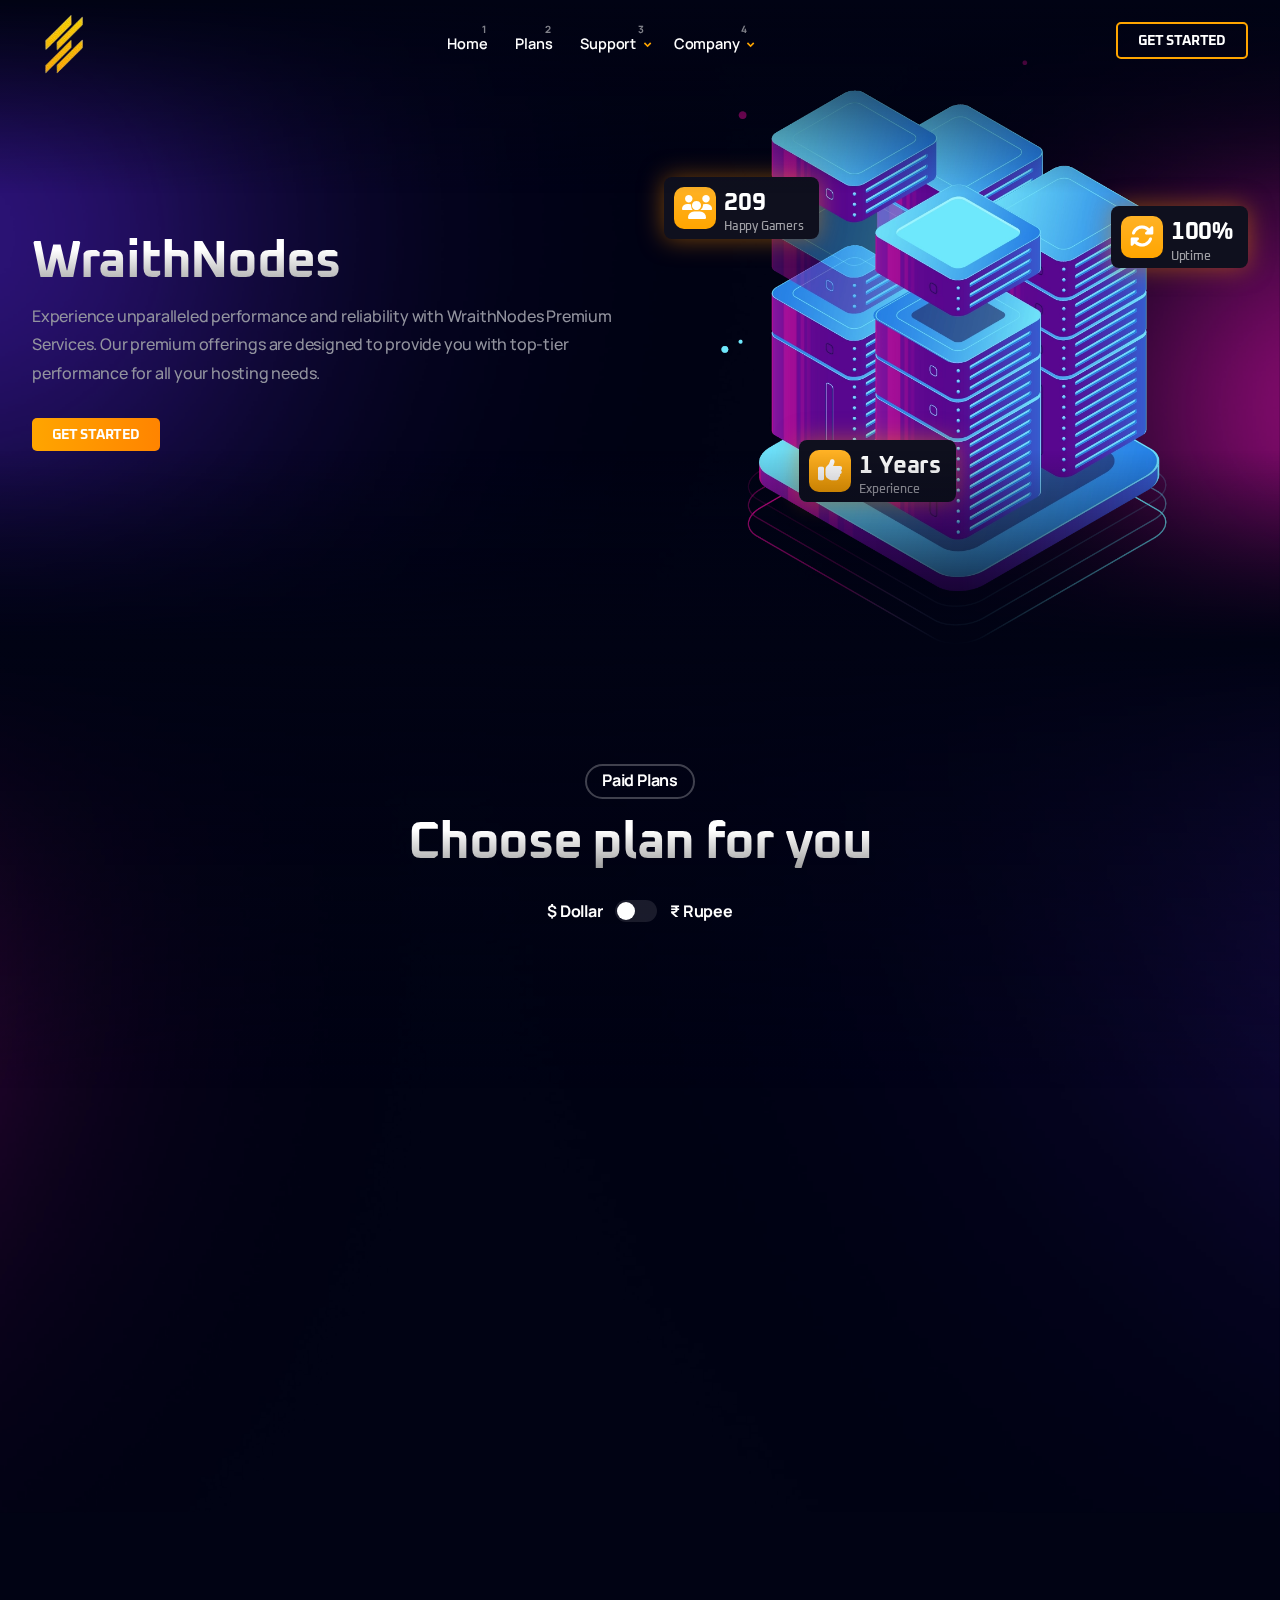
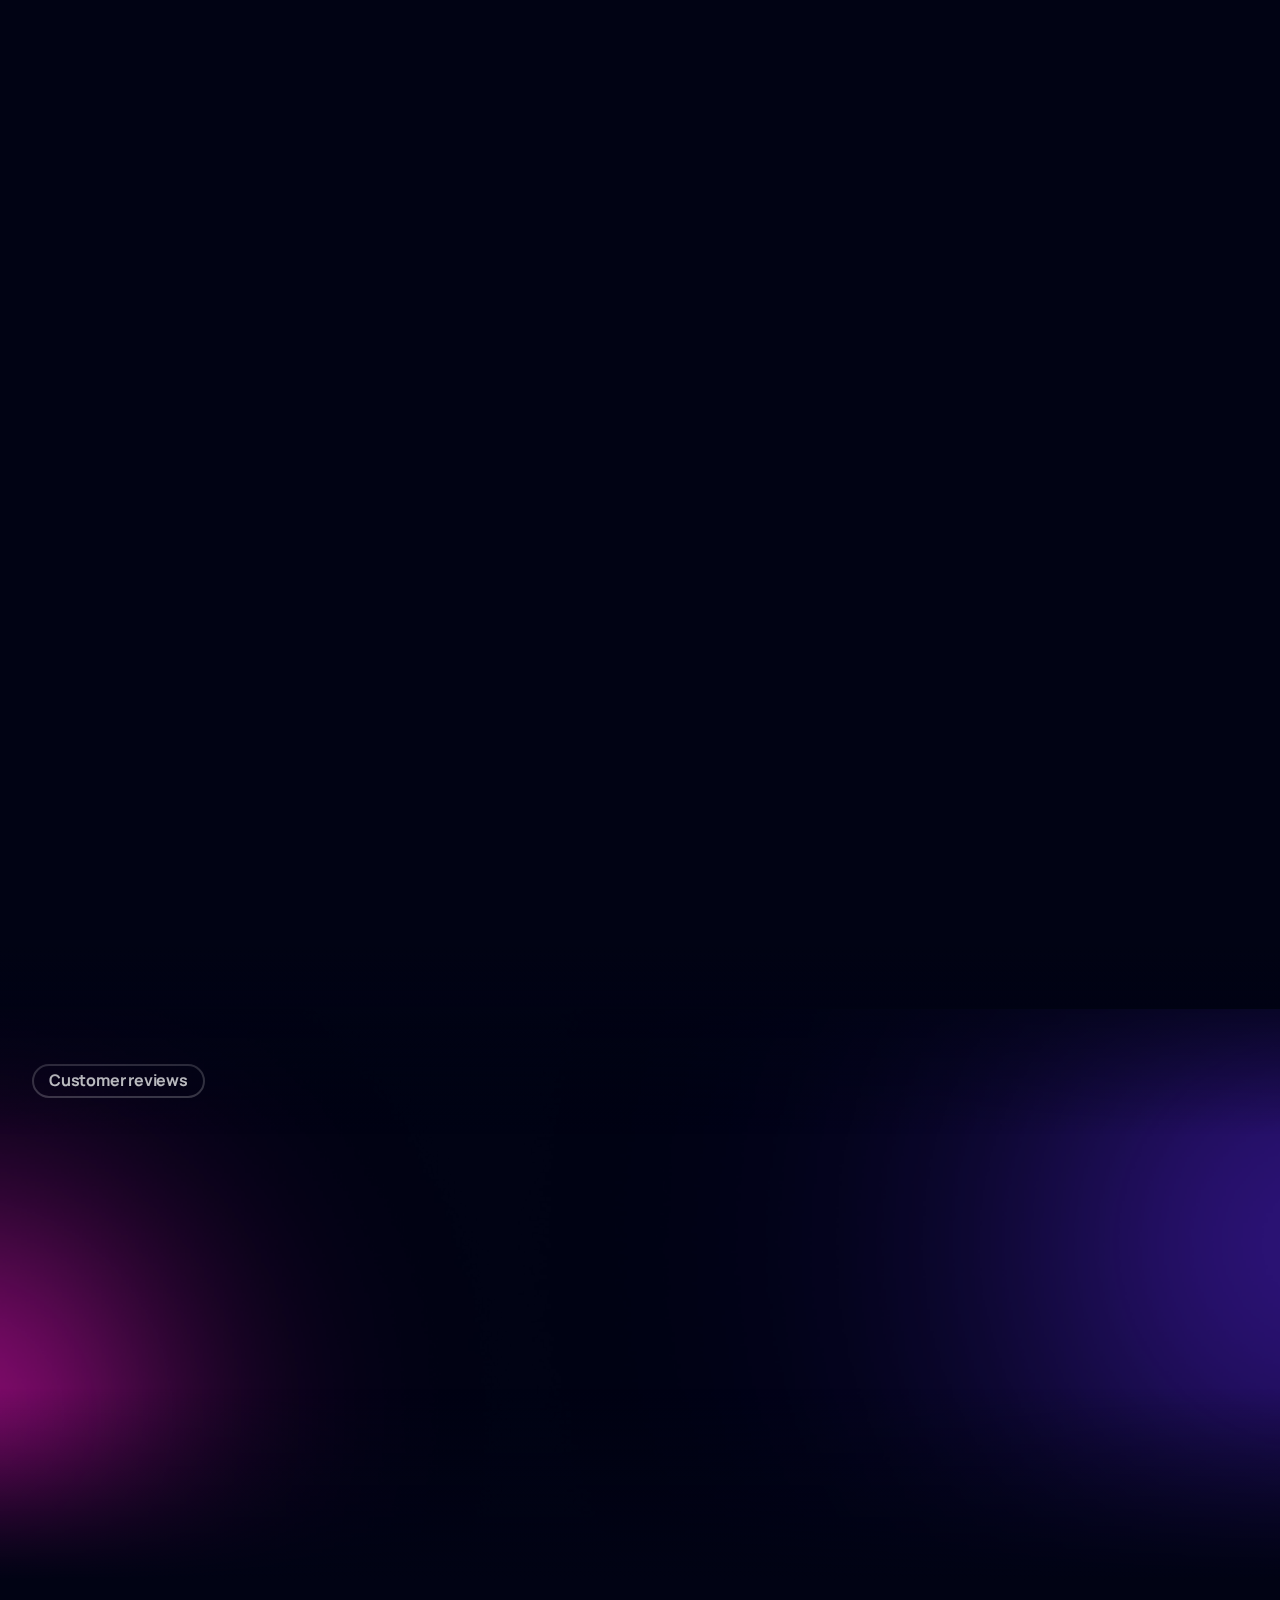
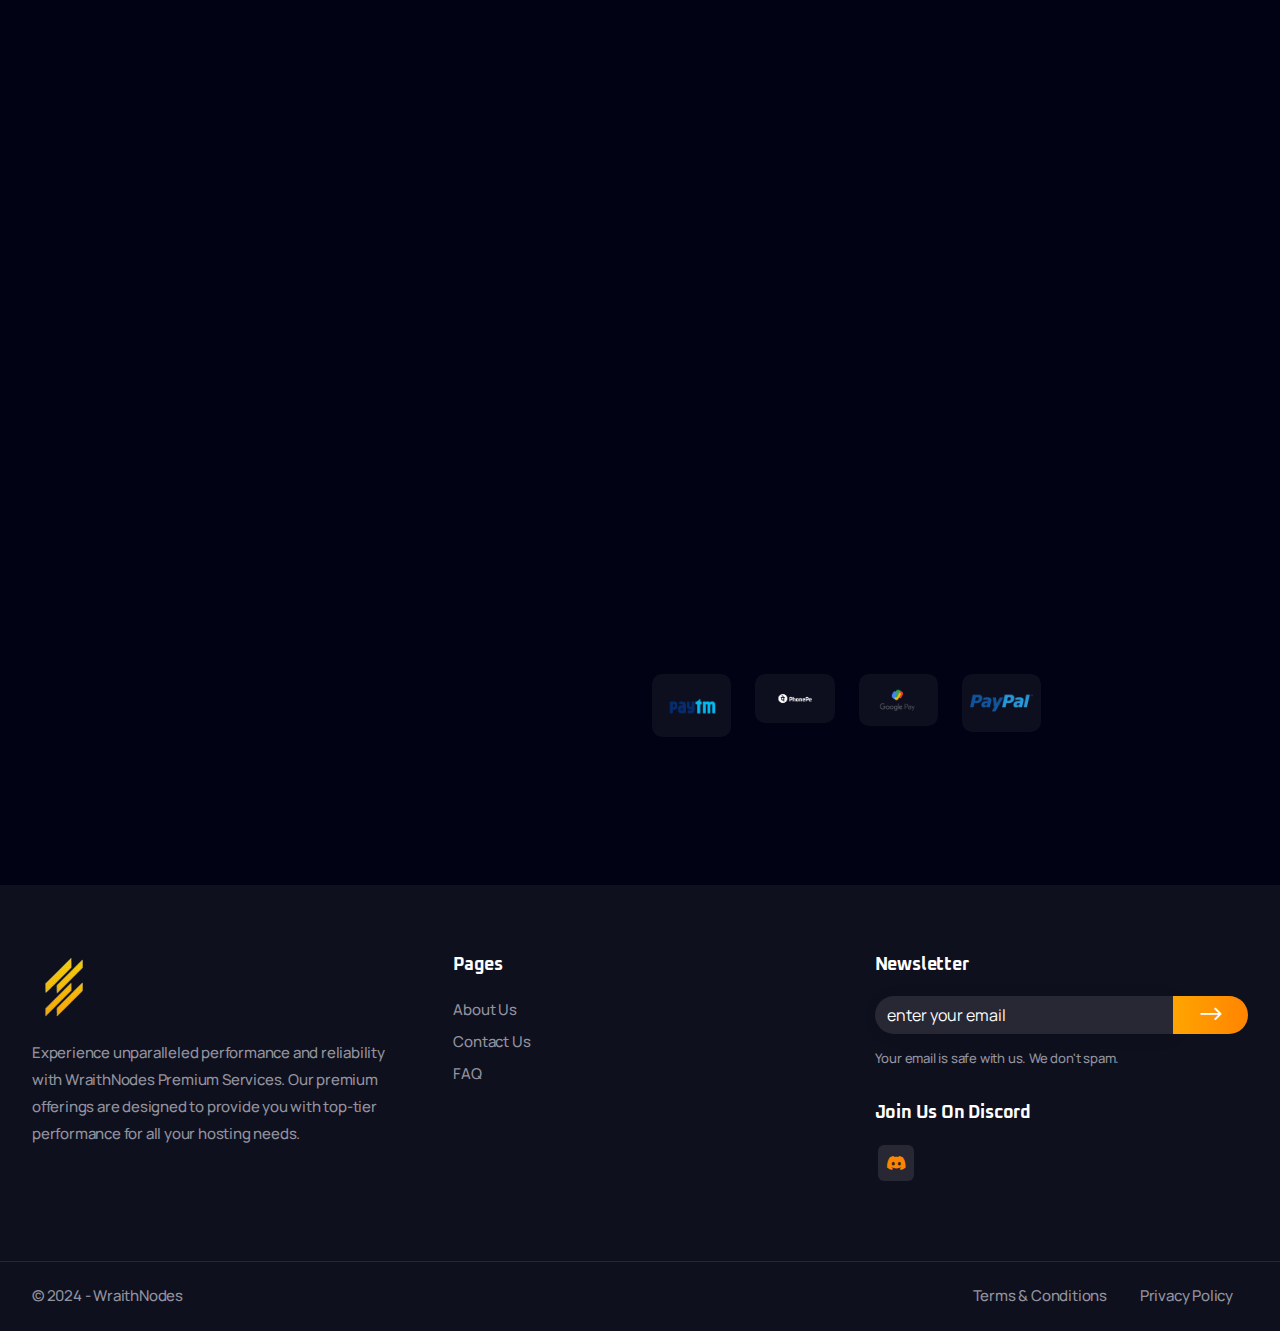
==== index.html @ f765bfc1 "Update index.html" ====
<!DOCTYPE html>
<html lang="en">

<head>
    <title>WraithNodes</title>
    <link rel="icon" href="images/logo.png" type="image/gif" sizes="16x16">
    <meta content="text/html;charset=utf-8" http-equiv="Content-Type">
    <meta content="width=device-width, initial-scale=1.0" name="viewport">
    <meta content="Experience unparalleled performance and reliability with WraithNodes Premium Services. Our premium offerings are designed to provide you with top-tier performance for all your hosting needs." name="description">
    <meta content="#FFA500" name="theme-color">
    <meta content="" name="keywords">
    <meta content="divyamsolidium" name="author">
    <!-- CSS Files
    ================================================== -->
    <link href="css/bootstrap.min.css" rel="stylesheet" type="text/css" id="bootstrap">
    <link href="css/plugins.css" rel="stylesheet" type="text/css">
    <link href="css/swiper.css" rel="stylesheet" type="text/css">
    <link href="css/style.css" rel="stylesheet" type="text/css">
    <link href="css/coloring.css" rel="stylesheet" type="text/css">
    <!-- color scheme -->
    <link id="colors" href="css/scheme-01.css" rel="stylesheet" type="text/css">

</head>

<body class="dark-scheme">
    <div id="wrapper">
        <div class="float-text show-on-scroll">
            <span><a href="#">Scroll to top</a></span>
        </div>
        <div class="scrollbar-v show-on-scroll"></div>
        <!-- page preloader begin -->
        <div id="de-loader"></div>
        <!-- page preloader close -->

        <!-- header begin -->
        <header class="transparent">
            <div class="container">
                <div class="row">
                    <div class="col-md-12">
                        <div class="de-flex sm-pt10">
                            <div class="de-flex-col">
                                <div class="de-flex-col">
                                    <!-- logo begin -->
                                    <div id="logo">
                                        <a href="index.html">
                                            <img class="logo-main" src="images/logo.png" alt="">
                                            <img class="logo-mobile" src="images/logo.png" alt="">
                                        </a>
                                    </div>
                                    <!-- logo close -->
                                </div>
                            </div>
                            <div class="de-flex-col header-col-mid">
                                <ul id="mainmenu">
                                    <li><a class="menu-item" href="index.html">Home</a></li>
                                    <li><a class="menu-item" href="#plans">Plans</a></li>
                                    <li><a class="menu-item" href="#">Support</a>
                                        <ul>
                                            <li><a class="menu-item" href="faq.html">FAQ</a></li>
                                            <li><a class="menu-item" href="contact.html">Contact</a></li>
                                        </ul>
                                    </li>
                                    <li><a class="menu-item" href="#">Company</a>
                                        <ul>
                                            <li><a class="menu-item" href="about.html">About Us</a></li>
                                            <li><a class="menu-item" href="tos.html">Terms Of Service</a></li>
                                            <li><a class="menu-item" href="pp.html">Privacy Policy</a></li>
                                        </ul>
                                    </li>
                                </ul>
                            </div>
                            <div class="de-flex-col">
                                <div class="menu_side_area">
                                    <a href="https://dash.wraithnodes.net" class="btn-main btn-line"><span>Get
                                            Started</span></a>
                                    <span id="menu-btn"></span>
                                </div>
                            </div>
                        </div>
                    </div>
                </div>
            </div>
        </header>
        <!-- header close -->
        <!-- content begin -->
        <div class="no-bottom no-top" id="content">

            <div id="top"></div>

            <section class="pt60 no-bottom jarallax jarallax-img"
                style="background-image: url(images/background/5.webp);">
                <div class="de-gradient-edge-top"></div>
                <div class="de-gradient-edge-bottom"></div>
                <div class="container">
                    <div class="row align-items-center gx-5">

                        <div class="col-lg-6">
                            <h2 class="wow fadeInUp" data-wow-delay=".2s">WraithNodes</h2>
                            <p class="wow fadeInUp">Experience unparalleled performance and reliability with WraithNodes
                                Premium Services. Our premium offerings are designed to provide you with top-tier
                                performance for all your hosting needs.</p>
                            <div class="spacer-10"></div>
                            <a class="btn-main mb10 wow fadeInUp" href="https://dash.wraithnodes.net"><span>Get Started</span></a>

                        </div>

                        <div class="col-lg-6">
                            <div class="d_wrap">
                                <img src="images/misc/server.webp" class="lazy img-fluid wow fadeIn"
                                    data-wow-delay=".6s" alt="">
                                <div class="d_wrap_sm-box d-lg-block d-none b1 wow zoomIn" data-wow-delay=".8s">
                                    <i class="bg-gradient fa fa-users"></i>
                                    <h3>209</h3>
                                    <h6>Happy Gamers</h6>
                                </div>

                                <div class="d_wrap_sm-box d-lg-block d-none b2 wow zoomIn" data-wow-delay="1s">
                                    <i class="bg-gradient fa fa-rotate"></i>
                                    <h3>100%</h3>
                                    <h6>Uptime</h6>
                                </div>

                                <div class="d_wrap_sm-box d-lg-block d-none b3 wow zoomIn" data-wow-delay="1.2s">
                                    <i class="bg-gradient fa fa-thumbs-up"></i>
                                    <h3>1 Years</h3>
                                    <h6>Experience</h6>
                                </div>
                            </div>
                        </div>

                    </div>
                </div>
            </section>

            <!-- PLANS SECTION -->

            <section class="jarallax" id="plans">
                <img src="images/background/6.webp" class="jarallax-img" alt="#plans">
                <div class="de-gradient-edge-top"></div>
                <div class="de-gradient-edge-bottom"></div>
                <div class="container z-1000">
                    <div class="row">
                        <div class="col-lg-6 offset-lg-3 text-center">
                            <div class="subtitle wow fadeInUp mb-3">Paid Plans</div>
                            <h2 class="wow fadeInUp mb20" data-wow-delay=".2s">Choose plan for you</h2>
                            <div class="switch-set">
                                <div>$ Dollar</div>
                                <div><input id="sw-1" class="switch" type="checkbox"></div>
                                <div>₹ Rupee</div>
                                <div class="spacer-20"></div>
                            </div>
                        </div>

                        <div class="clearfix"></div>

                        <!-- Plan Boxes Row 1 -->
                        <div class="col-xl-3 col-md-6 mb-4 wow fadeInRight" data-wow-delay=".1s">
                            <div class="de_pricing-table type-2">
                                <div class="d-head">
                                    <h3>Proxy</h3>
                                </div>
                                <div class="d-price">
                                    <h4 class="opt-1">$1.39<span>/month</span></h4>
                                    <h4 class="opt-2">₹99<span>/month</span></h4>
                                </div>
                                <div class="d-location">
                                    <h4>Server Location</h4>
                                    <select name="Server Location" class="server_location">
                                        <option value="option-1" data-src="images/flag/in.png">India</option>
                                        <option value="option-2" data-src="images/flag/sg.png">Singapore</option>
                                    </select>
                                </div>
                                <div class="spacer-5"></div>
                                <div class="d-group">
                                    <h4>Server Specs</h4>
                                    <ul class="d-list">
                                        <li>RAM: 2GB</li>
                                        <li>ROM: 5GB</li>
                                        <li>CPU: 100%</li>
                                    </ul>
                                </div>
                                <div class="d-action">
                                    <a href="#" class="btn-main opt-1 w-100"><span>Purchase</span></a>
                                    <a href="#" class="btn-main opt-2 w-100"><span>Purchase</span></a>
                                </div>
                            </div>
                        </div>

                        <div class="col-xl-3 col-md-6 mb-4 wow fadeInRight" data-wow-delay=".2s">
                            <div class="de_pricing-table type-2">
                                <div class="d-head">
                                    <h3>Hub</h3>
                                </div>
                                <div class="d-price">
                                    <h4 class="opt-1">$2.60<span>/month</span></h4>
                                    <h4 class="opt-2">₹199<span>/month</span></h4>
                                </div>
                                <div class="d-location">
                                    <h4>Server Location</h4>
                                    <select name="Server Location" class="server_location">
                                        <option value="option-1" data-src="images/flag/in.png">India</option>
                                        <option value="option-2" data-src="images/flag/sg.png">Singapore</option>
                                    </select>
                                </div>
                                <div class="d-group">
                                    <h4>Server Specs</h4>
                                    <ul class="d-list">
                                        <li>RAM: 6GB</li>
                                        <li>DISK: 15GB</li>
                                        <li>CPU: 150%</li>
                                    </ul>
                                </div>
                                <div class="d-action">
                                    <a href="#" class="btn-main opt-1 w-100"><span>Purchase</span></a>
                                    <a href="#" class="btn-main opt-2 w-100"><span>Purchase</span></a>
                                </div>
                            </div>
                        </div>

                        <div class="col-xl-3 col-md-6 mb-4 wow fadeInRight" data-wow-delay=".3s">
                            <div class="de_pricing-table type-2 rec">
                                <div class="d-recommend">Best Seller</div>
                                <div class="d-head">
                                    <h3>Gamemode</h3>
                                </div>
                                <div class="d-price">
                                    <h4 class="opt-1">$3.79<span>/month</span></h4>
                                    <h4 class="opt-2">₹299<span>/month</span></h4>
                                </div>
                                <div class="d-location">
                                    <h4>Server Location</h4>
                                    <select name="Server Location" class="server_location">
                                        <option value="option-1" data-src="images/flag/in.png">India</option>
                                        <option value="option-2" data-src="images/flag/sg.png">Singapore</option>
                                    </select>
                                </div>
                                <div class="d-group">
                                    <h4>Top Features</h4>
                                    <ul class="d-list">
                                        <li>RAM: 8GB</li>
                                        <li>DISC: 20GB</li>
                                        <li>CPU: 200%</li>
                                    </ul>
                                </div>
                                <div class="d-action">
                                    <a href="#" class="btn-main opt-1 w-100"><span>Purchase</span></a>
                                    <a href="#" class="btn-main opt-2 w-100"><span>Purchase</span></a>
                                </div>
                            </div>
                        </div>

                        <div class="col-xl-3 col-md-6 mb-4 wow fadeInRight" data-wow-delay=".4s">
                            <div class="de_pricing-table type-2">
                                <div class="d-head">
                                    <h3>Survival</h3>
                                </div>
                                <div class="d-price">
                                    <h4 class="opt-1">$5.00<span>/month</span></h4>
                                    <h4 class="opt-2">₹400<span>/month</span></h4>
                                </div>
                                <div class="d-location">
                                    <h4>Server Location</h4>
                                    <select name="Server Location" class="server_location">
                                        <option value="option-1" data-src="images/flag/in.png">India</option>
                                        <option value="option-2" data-src="images/flag/sg.png">Singapore</option>
                                    </select>
                                </div>
                                <div class="d-group">
                                    <h4>Server Specs</h4>
                                    <ul class="d-list">
                                        <li>RAM: 12GB</li>
                                        <li>DISC: 30GB</li>
                                        <li>CPU: 300%</li>
                                    </ul>
                                </div>
                                <div class="d-action">
                                    <a href="#" class="btn-main opt-1 w-100"><span>Purchase</span></a>
                                    <a href="#" class="btn-main opt-2 w-100"><span>Purchase</span></a>
                                </div>
                            </div>
                        </div>

                        <!-- Plan Boxes Row 2 -->
                        <div class="col-xl-3 col-md-6 mb-4 wow fadeInRight" data-wow-delay=".5s">
                            <div class="de_pricing-table type-2">
                                <div class="d-head">
                                    <h3>Lifesteal</h3>
                                </div>
                                <div class="d-price">
                                    <h4 class="opt-1">$7.39<span>/month</span></h4>
                                    <h4 class="opt-2">₹600<span>/month</span></h4>
                                </div>
                                <div class="d-location">
                                    <h4>Server Location</h4>
                                    <select name="Server Location" class="server_location">
                                        <option value="option-1" data-src="images/flag/in.png">India</option>
                                        <option value="option-2" data-src="images/flag/sg.png">Singapore</option>
                                    </select>
                                </div>
                                <div class="spacer-5"></div>
                                <div class="d-group">
                                    <h4>Server Specs</h4>
                                    <ul class="d-list">
                                        <li>RAM: 16GB</li>
                                        <li>ROM: 40GB</li>
                                        <li>CPU: 400%</li>
                                    </ul>
                                </div>
                                <div class="d-action">
                                    <a href="#" class="btn-main opt-1 w-100"><span>Purchase</span></a>
                                    <a href="#" class="btn-main opt-2 w-100"><span>Purchase</span></a>
                                </div>
                            </div>
                        </div>
                        <div class="col-xl-3 col-md-6 mb-4 wow fadeInRight" data-wow-delay=".5s">
                            <div class="de_pricing-table type-2">
                                <div class="d-head">
                                    <h3>Wraith</h3>
                                </div>
                                <div class="d-price">
                                    <h4 class="opt-1">$14.57<span>/month</span></h4>
                                    <h4 class="opt-2">₹1200<span>/month</span></h4>
                                </div>
                                <div class="d-location">
                                    <h4>Server Location</h4>
                                    <select name="Server Location" class="server_location">
                                        <option value="option-1" data-src="images/flag/in.png">India</option>
                                        <option value="option-2" data-src="images/flag/sg.png">Singapore</option>
                                    </select>
                                </div>
                                <div class="spacer-5"></div>
                                <div class="d-group">
                                    <h4>Server Specs</h4>
                                    <ul class="d-list">
                                        <li>RAM: 32GB</li>
                                        <li>ROM: 80GB</li>
                                        <li>CPU: 800%</li>
                                    </ul>
                                </div>
                                <div class="d-action">
                                    <a href="#" class="btn-main opt-1 w-100"><span>Purchase</span></a>
                                    <a href="#" class="btn-main opt-2 w-100"><span>Purchase</span></a>
                                </div>
                            </div>
                        </div>
                    </div>
                </div>
            </section>

            <section class="no-top no-bottom">
                <div class="container">
                    <div class="row">
                        <div class="col-lg-6">
                            <div class="subtitle wow fadeInUp mb-3">Incredibly features</div>
                            <h2 class="wow fadeInUp mb20" data-wow-delay=".2s">Premium Game Server</h2>
                        </div>

                        <div class="col-lg-6"></div>

                        <div class="col-lg-3 col-md-6 mb-sm-20 wow fadeInRight" data-wow-delay=".0s">
                            <div>
                                <img src="images/misc/1.png" class="mb20" alt="">
                                <h4>Super Quick Setup</h4>
                                <p>Get your game server up and running in minutes with our Super Quick Setup. No
                                    complicated configurations—just instant, hassle-free deployment.</p>
                            </div>
                        </div>

                        <div class="col-lg-3 col-md-6 mb-sm-20 wow fadeInRight" data-wow-delay=".2s">
                            <div>
                                <img src="images/misc/2.png" class="mb20" alt="">
                                <h4>Premium Hardware</h4>
                                <p>Enjoy top-tier performance with our Premium Hardware. Experience smooth, lag-free
                                    gameplay and optimal server speeds with the latest and most reliable technology.</p>
                            </div>
                        </div>

                        <div class="col-lg-3 col-md-6 mb-sm-20 wow fadeInRight" data-wow-delay=".4s">
                            <div>
                                <img src="images/misc/3.png" class="mb20" alt="">
                                <h4>Advanced Security Shield</h4>
                                <p>Safeguard your server with our advanced DDos Protection. Keep your game online and
                                    secure from attacks with our robust, proactive defense systems.</p>
                            </div>
                        </div>

                        <div class="col-lg-3 col-md-6 mb-sm-20 wow fadeInRight" data-wow-delay=".6s">
                            <div>
                                <img src="images/misc/4.png" class="mb20" alt="">
                                <h4>Speedy Help Desk</h4>
                                <p>Receive swift and efficient assistance with our Fast Support. Our dedicated team is
                                    available around the clock to resolve issues and ensure a seamless gaming
                                    experience.</p>
                            </div>
                        </div>
                    </div>
                </div>
            </section>

            <section class="jarallax">
                <img src="images/background/6.webp" class="jarallax-img" alt="">
                <div class="de-gradient-edge-top"></div>
                <div class="de-gradient-edge-bottom"></div>
                <div class="container">
                    <div class="row">
                        <div class="col-md-12">
                            <div class="subtitle mb20">Customer reviews</div>
                            <h2 class="wow fadeInUp">5 out of 5</h2>
                            <div class="spacer-20"></div>
                        </div>
                    </div>
                </div>
                <div class="container-fluid">
                    <div class="row">
                        <div class="owl-carousel owl-theme wow fadeInUp" id="testimonial-carousel">
                            <div class="item">
                                <div class="de_testi type-2">
                                    <blockquote>
                                        <div class="de-rating-ext">
                                            <span class="d-stars">
                                                <i class="fa fa-star"></i>
                                                <i class="fa fa-star"></i>
                                                <i class="fa fa-star"></i>
                                                <i class="fa fa-star"></i>
                                                <i class="fa fa-star"></i>
                                            </span>
                                        </div>
                                        <p>"Review Here"
                                        </p>
                                        <div class="de_testi_by">
                                            <img alt="" src="images/misc/user.png"> <span>User</span>
                                        </div>
                                    </blockquote>
                                </div>
                            </div>
                            <div class="item">
                                <div class="de_testi type-2">
                                    <blockquote>
                                        <div class="de-rating-ext">
                                            <span class="d-stars">
                                                <i class="fa fa-star"></i>
                                                <i class="fa fa-star"></i>
                                                <i class="fa fa-star"></i>
                                                <i class="fa fa-star"></i>
                                                <i class="fa fa-star"></i>
                                            </span>
                                        </div>
                                        <p>"Review Here"
                                        </p>
                                        <div class="de_testi_by">
                                            <img alt="" src="images/misc/user.png"> <span>User</span>
                                        </div>
                                    </blockquote>
                                </div>
                            </div>
                            <div class="item">
                                <div class="de_testi type-2">
                                    <blockquote>
                                        <div class="de-rating-ext">
                                            <span class="d-stars">
                                                <i class="fa fa-star"></i>
                                                <i class="fa fa-star"></i>
                                                <i class="fa fa-star"></i>
                                                <i class="fa fa-star"></i>
                                                <i class="fa fa-star"></i>
                                            </span>
                                        </div>
                                        <p>"Review Here"
                                        </p>
                                        <div class="de_testi_by">
                                            <img alt="" src="images/misc/user.png"> <span>User</span>
                                        </div>
                                    </blockquote>
                                </div>
                            </div>
                            <div class="item">
                                <div class="de_testi type-2">
                                    <blockquote>
                                        <div class="de-rating-ext">
                                            <span class="d-stars">
                                                <i class="fa fa-star"></i>
                                                <i class="fa fa-star"></i>
                                                <i class="fa fa-star"></i>
                                                <i class="fa fa-star"></i>
                                                <i class="fa fa-star"></i>
                                            </span>
                                        </div>
                                        <p>"Review Here"
                                        </p>
                                        <div class="de_testi_by">
                                            <img alt="" src="images/misc/user.png"> <span>User</span>
                                        </div>
                                    </blockquote>
                                </div>
                            </div>
                            <div class="item">
                                <div class="de_testi type-2">
                                    <blockquote>
                                        <div class="de-rating-ext">
                                            <span class="d-stars">
                                                <i class="fa fa-star"></i>
                                                <i class="fa fa-star"></i>
                                                <i class="fa fa-star"></i>
                                                <i class="fa fa-star"></i>
                                                <i class="fa fa-star"></i>
                                            </span>
                                        </div>
                                        <p>"Review Here"
                                        </p>
                                        <div class="de_testi_by">
                                            <img alt="" src="images/misc/user.png"> <span>User</span>
                                        </div>
                                    </blockquote>
                                </div>
                            </div>
                            <div class="item">
                                <div class="de_testi type-2">
                                    <blockquote>
                                        <div class="de-rating-ext">
                                            <span class="d-stars">
                                                <i class="fa fa-star"></i>
                                                <i class="fa fa-star"></i>
                                                <i class="fa fa-star"></i>
                                                <i class="fa fa-star"></i>
                                                <i class="fa fa-star"></i>
                                            </span>
                                        </div>
                                        <p>"Review Here"
                                        </p>
                                        <div class="de_testi_by">
                                            <img alt="" src="images/misc/user.png"> <span>User</span>
                                        </div>
                                    </blockquote>
                                </div>
                            </div>
                            <div class="item">
                                <div class="de_testi type-2">
                                    <blockquote>
                                        <div class="de-rating-ext">
                                            <span class="d-stars">
                                                <i class="fa fa-star"></i>
                                                <i class="fa fa-star"></i>
                                                <i class="fa fa-star"></i>
                                                <i class="fa fa-star"></i>
                                                <i class="fa fa-star"></i>
                                            </span>
                                        </div>
                                        <p>"Review Here"
                                        </p>
                                        <div class="de_testi_by">
                                            <img alt="" src="images/misc/user.png"> <span>User</span>
                                        </div>
                                    </blockquote>
                                </div>
                            </div>
                            <div class="item">
                                <div class="de_testi type-2">
                                    <blockquote>
                                        <div class="de-rating-ext">
                                            <span class="d-stars">
                                                <i class="fa fa-star"></i>
                                                <i class="fa fa-star"></i>
                                                <i class="fa fa-star"></i>
                                                <i class="fa fa-star"></i>
                                                <i class="fa fa-star"></i>
                                            </span>
                                        </div>
                                        <p>"Review Here"
                                        </p>
                                        <div class="de_testi_by">
                                            <img alt="" src="images/misc/user.png"> <span>User</span>
                                        </div>
                                    </blockquote>
                                </div>
                            </div>
                        </div>
                    </div>
                </div>
            </section>

            <section class="no-bottom">
                <div class="container">
                    <div class="row">
                        <div class="col-lg-6">
                            <div class="subtitle wow fadeInUp mb-3">Do you have</div>
                            <h2 class="wow fadeInUp mb20" data-wow-delay=".2s">Any questions?</h2>
                        </div>

                        <div class="clearfix"></div>

                        <div class="col-lg-6">
                            <div class="accordion s2 wow fadeInUp">
                                <div class="accordion-section">
                                    <div class="accordion-section-title" data-tab="#accordion-a1">
                                        What is game hosting?
                                    </div>
                                    <div class="accordion-section-content" id="accordion-a1">
                                        <p>Game hosting refers to the process of renting or setting up servers to run
                                            multiplayer online games. These servers allow players to connect and play
                                            together in the same game world.</p>
                                    </div>
                                    <div class="accordion-section-title" data-tab="#accordion-a2">
                                        Why do I need game hosting?
                                    </div>
                                    <div class="accordion-section-content" id="accordion-a2">
                                        <p>Game hosting is essential for multiplayer gaming. It provides a dedicated
                                            server where players can join, ensuring a smooth and lag-free gaming
                                            experience. It also allows you to customize game settings and mods.</p>
                                    </div>
                                    <div class="accordion-section-title" data-tab="#accordion-a3">
                                        How do I choose a game hosting provider?
                                    </div>
                                    <div class="accordion-section-content" id="accordion-a3">
                                        <p>Consider factors like server location, performance, scalability, customer
                                            support, and price when choosing a game hosting provider. Read reviews and
                                            ask for recommendations from fellow gamers.</p>
                                    </div>
                                    <div class="accordion-section-title" data-tab="#accordion-a4">
                                        What types of games can I host?
                                    </div>
                                    <div class="accordion-section-content" id="accordion-a4">
                                        <p>You can host various types of games, including first-person shooters,
                                            role-playing games, survival games, strategy games, and more. The type of
                                            game hosting you need depends on the game's requirements.</p>
                                    </div>
                                    <div class="accordion-section-title" data-tab="#accordion-a5">
                                        What is server latency or ping?
                                    </div>
                                    <div class="accordion-section-content" id="accordion-a5">
                                        <p>Server latency or ping measures the time it takes for data to travel between
                                            your computer and the game server. Lower ping values indicate better
                                            responsiveness and less lag.</p>
                                    </div>
                                </div>
                            </div>
                        </div>

                        <div class="col-lg-6">
                            <div class="accordion s2 wow fadeInUp">
                                <div class="accordion-section">
                                    <div class="accordion-section-title" data-tab="#accordion-b1">
                                        How do I manage a game server?
                                    </div>
                                    <div class="accordion-section-content" id="accordion-b1">
                                        <p>Game server management varies depending on the hosting provider and game
                                            type. Typically, you'll have access to a control panel or command-line
                                            interface to configure settings, mods, and player access.</p>
                                    </div>
                                    <div class="accordion-section-title" data-tab="#accordion-b2">
                                        Can I run mods on my game server?
                                    </div>
                                    <div class="accordion-section-content" id="accordion-b2">
                                        <p>Yes, many game hosting providers support mods. You can install and manage
                                            mods to enhance gameplay or customize the game to your liking.</p>
                                    </div>
                                    <div class="accordion-section-title" data-tab="#accordion-b3">
                                        What is DDoS protection, and do I need it?
                                    </div>
                                    <div class="accordion-section-content" id="accordion-b3">
                                        <p>DDoS (Distributed Denial of Service) protection helps defend your game server
                                            from malicious attacks that could disrupt gameplay. It's essential for
                                            maintaining server stability, especially for popular games.</p>
                                    </div>
                                    <div class="accordion-section-title" data-tab="#accordion-b4">
                                        How much does game hosting cost?
                                    </div>
                                    <div class="accordion-section-content" id="accordion-b4">
                                        <p>Game hosting costs vary depending on the provider, server type, and game.
                                            Prices can range from a few dollars per month for small servers to hundreds
                                            for high-performance dedicated servers.</p>
                                    </div>
                                    <div class="accordion-section-title" data-tab="#accordion-b5">
                                        Is there 24/7 customer support?
                                    </div>
                                    <div class="accordion-section-content" id="accordion-b5">
                                        <p>Many reputable game hosting providers offer 24/7 customer support to assist
                                            with technical issues and server management.</p>
                                    </div>
                                </div>
                            </div>
                        </div>

                    </div>
                </div>
            </section>

            <section>
                <div class="container">
                    <div class="row align-items-center">
                        <div class="col-lg-6">
                            <div class="subtitle wow fadeInUp mb-3">Payment Methods</div>
                            <h2 class="wow fadeInUp" data-wow-delay=".2s">We accept</h2>
                        </div>
                        <div class="col-lg-6">
                            <div class="row g-4">
                                <div class="col-sm-2 col-4">
                                    <div class="p-2 rounded-10" data-bgcolor="rgba(255, 255, 255, .05)">
                                        <img src="images/payments/paytm.png" class="img-fluid" alt="">
                                    </div>
                                </div>
                                <div class="col-sm-2 col-4">
                                    <div class="p-2 rounded-10" data-bgcolor="rgba(255, 255, 255, .05)">
                                        <img src="images/payments/phonepe.png" class="img-fluid" alt="">
                                    </div>
                                </div>
                                <div class="col-sm-2 col-4">
                                    <div class="p-2 rounded-10" data-bgcolor="rgba(255, 255, 255, .05)">
                                        <img src="images/payments/googlepay.png" class="img-fluid" alt="">
                                    </div>
                                </div>
                                <div class="col-sm-2 col-4">
                                    <div class="p-2 rounded-10" data-bgcolor="rgba(255, 255, 255, .05)">
                                        <img src="images/payments/paypal.webp" class="img-fluid" alt="">
                                    </div>
                                </div>
                            </div>
                        </div>
                    </div>
                </div>
            </section>


        </div>
        <!-- content close -->

        <!-- ` begin -->
        <footer>
            <div class="container">
                <div class="row gx-5">
                    <div class="col-lg-4">
                        <img src="images/logo.png" alt="">
                        <div class="spacer-20"></div>
                        <p>Experience unparalleled performance and reliability with WraithNodes Premium Services. Our
                            premium offerings are designed to provide you with top-tier performance for all your hosting
                            needs.</p>
                    </div>
                    <div class="col-lg-4">
                        <div class="row">
                            <div class="col-lg-6 col-sm-6">
                                <div class="widget">
                                    <h5>Pages</h5>
                                    <ul>
                                        <li><a href="about.html">About Us</a></li>
                                        <li><a href="contact.html">Contact Us</a></li>
                                        <li><a href="index.html#faq">FAQ</a></li>
                                    </ul>
                                </div>
                            </div>
                        </div>
                    </div>
                    <div class="col-lg-4">
                        <div class="widget">
                            <h5>Newsletter</h5>
                            <form action="blank.php" class="row form-dark" id="form_subscribe" method="post"
                                name="form_subscribe">
                                <div class="col text-center">
                                    <input class="form-control" id="txt_subscribe" name="txt_subscribe"
                                        placeholder="enter your email" type="text"> <a href="#" id="btn-subscribe"><i
                                            class="arrow_right bg-color-secondary"></i></a>
                                    <div class="clearfix"></div>
                                </div>
                            </form>
                            <div class="spacer-10"></div>
                            <small>Your email is safe with us. We don't spam.</small>
                            <div class="spacer-30"></div>
                            <div class="widget">
                                <h5>Join Us On Discord</h5>
                                <div class="social-icons">
                                    <a href="https://discord.gg/yxb6eXqkdj"><i class="fa-brands fa-discord"></i></a>
                                </div>
                            </div>
                        </div>
                    </div>
                </div>
            </div>
            <div class="subfooter">
                <div class="container">
                    <div class="row">
                        <div class="col-md-12">
                            <div class="de-flex">
                                <div class="de-flex-col">
                                    <a href="index.html">© 2024 - WraithNodes</a>
                                </div>
                                <ul class="menu-simple">
                                    <li><a href="tos.html">Terms &amp; Conditions</a></li>
                                    <li><a href="pp.html">Privacy Policy</a></li>
                                </ul>
                            </div>
                        </div>
                    </div>
                </div>
            </div>
        </footer>
        <!-- footer close -->
    </div>

    <!-- Javascript Files
    ================================================== -->
    <script src="js/plugins.js"></script>
    <script src="js/designesia.js"></script>
    <script src="js/swiper.js"></script>
    <script src="js/custom-marquee.js"></script>
    <script src="js/custom-swiper-2.js"></script>



</body>

</html>
---- css/plugins.css ----
@charset "UTF-8";
/*!
 * animate.css -http://daneden.me/animate
 * Version - 3.5.1
 * Licensed under the MIT license - http://opensource.org/licenses/MIT
 *
 * Copyright (c) 2016 Daniel Eden
 */
 .animated{-webkit-animation-duration:.8s;animation-duration:.8s;-webkit-animation-fill-mode:both;animation-fill-mode:both}.animated.infinite{-webkit-animation-iteration-count:infinite;animation-iteration-count:infinite}.animated.hinge{-webkit-animation-duration:2s;animation-duration:2s}.animated.flipOutX,.animated.flipOutY,.animated.bounceIn,.animated.bounceOut{-webkit-animation-duration:.75s;animation-duration:.75s}@-webkit-keyframes bounce{from,20%,53%,80%,to{-webkit-animation-timing-function:cubic-bezier(.215,.61,.355,1);animation-timing-function:cubic-bezier(.215,.61,.355,1);-webkit-transform:translate3d(0,0,0);transform:translate3d(0,0,0)}40%,43%{-webkit-animation-timing-function:cubic-bezier(.755,.05,.855,.06);animation-timing-function:cubic-bezier(.755,.05,.855,.06);-webkit-transform:translate3d(0,-30px,0);transform:translate3d(0,-30px,0)}70%{-webkit-animation-timing-function:cubic-bezier(.755,.05,.855,.06);animation-timing-function:cubic-bezier(.755,.05,.855,.06);-webkit-transform:translate3d(0,-15px,0);transform:translate3d(0,-15px,0)}90%{-webkit-transform:translate3d(0,-4px,0);transform:translate3d(0,-4px,0)}}@keyframes bounce{from,20%,53%,80%,to{-webkit-animation-timing-function:cubic-bezier(.215,.61,.355,1);animation-timing-function:cubic-bezier(.215,.61,.355,1);-webkit-transform:translate3d(0,0,0);transform:translate3d(0,0,0)}40%,43%{-webkit-animation-timing-function:cubic-bezier(.755,.05,.855,.06);animation-timing-function:cubic-bezier(.755,.05,.855,.06);-webkit-transform:translate3d(0,-30px,0);transform:translate3d(0,-30px,0)}70%{-webkit-animation-timing-function:cubic-bezier(.755,.05,.855,.06);animation-timing-function:cubic-bezier(.755,.05,.855,.06);-webkit-transform:translate3d(0,-15px,0);transform:translate3d(0,-15px,0)}90%{-webkit-transform:translate3d(0,-4px,0);transform:translate3d(0,-4px,0)}}.bounce{-webkit-animation-name:bounce;animation-name:bounce;-webkit-transform-origin:center bottom;transform-origin:center bottom}@-webkit-keyframes flash{from,50%,to{opacity:1}25%,75%{opacity:0}}@keyframes flash{from,50%,to{opacity:1}25%,75%{opacity:0}}.flash{-webkit-animation-name:flash;animation-name:flash}@-webkit-keyframes pulse{from{-webkit-transform:scale3d(1,1,1);transform:scale3d(1,1,1)}50%{-webkit-transform:scale3d(1.05,1.05,1.05);transform:scale3d(1.05,1.05,1.05)}to{-webkit-transform:scale3d(1,1,1);transform:scale3d(1,1,1)}}@keyframes pulse{from{-webkit-transform:scale3d(1,1,1);transform:scale3d(1,1,1)}50%{-webkit-transform:scale3d(1.05,1.05,1.05);transform:scale3d(1.05,1.05,1.05)}to{-webkit-transform:scale3d(1,1,1);transform:scale3d(1,1,1)}}.pulse{-webkit-animation-name:pulse;animation-name:pulse}@-webkit-keyframes rubberBand{from{-webkit-transform:scale3d(1,1,1);transform:scale3d(1,1,1)}30%{-webkit-transform:scale3d(1.25,.75,1);transform:scale3d(1.25,.75,1)}40%{-webkit-transform:scale3d(.75,1.25,1);transform:scale3d(.75,1.25,1)}50%{-webkit-transform:scale3d(1.15,.85,1);transform:scale3d(1.15,.85,1)}65%{-webkit-transform:scale3d(.95,1.05,1);transform:scale3d(.95,1.05,1)}75%{-webkit-transform:scale3d(1.05,.95,1);transform:scale3d(1.05,.95,1)}to{-webkit-transform:scale3d(1,1,1);transform:scale3d(1,1,1)}}@keyframes rubberBand{from{-webkit-transform:scale3d(1,1,1);transform:scale3d(1,1,1)}30%{-webkit-transform:scale3d(1.25,.75,1);transform:scale3d(1.25,.75,1)}40%{-webkit-transform:scale3d(.75,1.25,1);transform:scale3d(.75,1.25,1)}50%{-webkit-transform:scale3d(1.15,.85,1);transform:scale3d(1.15,.85,1)}65%{-webkit-transform:scale3d(.95,1.05,1);transform:scale3d(.95,1.05,1)}75%{-webkit-transform:scale3d(1.05,.95,1);transform:scale3d(1.05,.95,1)}to{-webkit-transform:scale3d(1,1,1);transform:scale3d(1,1,1)}}.rubberBand{-webkit-animation-name:rubberBand;animation-name:rubberBand}@-webkit-keyframes shake{from,to{-webkit-transform:translate3d(0,0,0);transform:translate3d(0,0,0)}10%,30%,50%,70%,90%{-webkit-transform:translate3d(-10px,0,0);transform:translate3d(-10px,0,0)}20%,40%,60%,80%{-webkit-transform:translate3d(10px,0,0);transform:translate3d(10px,0,0)}}@keyframes shake{from,to{-webkit-transform:translate3d(0,0,0);transform:translate3d(0,0,0)}10%,30%,50%,70%,90%{-webkit-transform:translate3d(-10px,0,0);transform:translate3d(-10px,0,0)}20%,40%,60%,80%{-webkit-transform:translate3d(10px,0,0);transform:translate3d(10px,0,0)}}.shake{-webkit-animation-name:shake;animation-name:shake}@-webkit-keyframes headShake{0%{-webkit-transform:translateX(0);transform:translateX(0)}6.5%{-webkit-transform:translateX(-6px) rotateY(-9deg);transform:translateX(-6px) rotateY(-9deg)}18.5%{-webkit-transform:translateX(5px) rotateY(7deg);transform:translateX(5px) rotateY(7deg)}31.5%{-webkit-transform:translateX(-3px) rotateY(-5deg);transform:translateX(-3px) rotateY(-5deg)}43.5%{-webkit-transform:translateX(2px) rotateY(3deg);transform:translateX(2px) rotateY(3deg)}50%{-webkit-transform:translateX(0);transform:translateX(0)}}@keyframes headShake{0%{-webkit-transform:translateX(0);transform:translateX(0)}6.5%{-webkit-transform:translateX(-6px) rotateY(-9deg);transform:translateX(-6px) rotateY(-9deg)}18.5%{-webkit-transform:translateX(5px) rotateY(7deg);transform:translateX(5px) rotateY(7deg)}31.5%{-webkit-transform:translateX(-3px) rotateY(-5deg);transform:translateX(-3px) rotateY(-5deg)}43.5%{-webkit-transform:translateX(2px) rotateY(3deg);transform:translateX(2px) rotateY(3deg)}50%{-webkit-transform:translateX(0);transform:translateX(0)}}.headShake{-webkit-animation-timing-function:ease-in-out;animation-timing-function:ease-in-out;-webkit-animation-name:headShake;animation-name:headShake}@-webkit-keyframes swing{20%{-webkit-transform:rotate3d(0,0,1,15deg);transform:rotate3d(0,0,1,15deg)}40%{-webkit-transform:rotate3d(0,0,1,-10deg);transform:rotate3d(0,0,1,-10deg)}60%{-webkit-transform:rotate3d(0,0,1,5deg);transform:rotate3d(0,0,1,5deg)}80%{-webkit-transform:rotate3d(0,0,1,-5deg);transform:rotate3d(0,0,1,-5deg)}to{-webkit-transform:rotate3d(0,0,1,0deg);transform:rotate3d(0,0,1,0deg)}}@keyframes swing{20%{-webkit-transform:rotate3d(0,0,1,15deg);transform:rotate3d(0,0,1,15deg)}40%{-webkit-transform:rotate3d(0,0,1,-10deg);transform:rotate3d(0,0,1,-10deg)}60%{-webkit-transform:rotate3d(0,0,1,5deg);transform:rotate3d(0,0,1,5deg)}80%{-webkit-transform:rotate3d(0,0,1,-5deg);transform:rotate3d(0,0,1,-5deg)}to{-webkit-transform:rotate3d(0,0,1,0deg);transform:rotate3d(0,0,1,0deg)}}.swing{-webkit-transform-origin:top center;transform-origin:top center;-webkit-animation-name:swing;animation-name:swing}@-webkit-keyframes tada{from{-webkit-transform:scale3d(1,1,1);transform:scale3d(1,1,1)}10%,20%{-webkit-transform:scale3d(.9,.9,.9) rotate3d(0,0,1,-3deg);transform:scale3d(.9,.9,.9) rotate3d(0,0,1,-3deg)}30%,50%,70%,90%{-webkit-transform:scale3d(1.1,1.1,1.1) rotate3d(0,0,1,3deg);transform:scale3d(1.1,1.1,1.1) rotate3d(0,0,1,3deg)}40%,60%,80%{-webkit-transform:scale3d(1.1,1.1,1.1) rotate3d(0,0,1,-3deg);transform:scale3d(1.1,1.1,1.1) rotate3d(0,0,1,-3deg)}to{-webkit-transform:scale3d(1,1,1);transform:scale3d(1,1,1)}}@keyframes tada{from{-webkit-transform:scale3d(1,1,1);transform:scale3d(1,1,1)}10%,20%{-webkit-transform:scale3d(.9,.9,.9) rotate3d(0,0,1,-3deg);transform:scale3d(.9,.9,.9) rotate3d(0,0,1,-3deg)}30%,50%,70%,90%{-webkit-transform:scale3d(1.1,1.1,1.1) rotate3d(0,0,1,3deg);transform:scale3d(1.1,1.1,1.1) rotate3d(0,0,1,3deg)}40%,60%,80%{-webkit-transform:scale3d(1.1,1.1,1.1) rotate3d(0,0,1,-3deg);transform:scale3d(1.1,1.1,1.1) rotate3d(0,0,1,-3deg)}to{-webkit-transform:scale3d(1,1,1);transform:scale3d(1,1,1)}}.tada{-webkit-animation-name:tada;animation-name:tada}@-webkit-keyframes wobble{from{-webkit-transform:none;transform:none}15%{-webkit-transform:translate3d(-25%,0,0) rotate3d(0,0,1,-5deg);transform:translate3d(-25%,0,0) rotate3d(0,0,1,-5deg)}30%{-webkit-transform:translate3d(20%,0,0) rotate3d(0,0,1,3deg);transform:translate3d(20%,0,0) rotate3d(0,0,1,3deg)}45%{-webkit-transform:translate3d(-15%,0,0) rotate3d(0,0,1,-3deg);transform:translate3d(-15%,0,0) rotate3d(0,0,1,-3deg)}60%{-webkit-transform:translate3d(10%,0,0) rotate3d(0,0,1,2deg);transform:translate3d(10%,0,0) rotate3d(0,0,1,2deg)}75%{-webkit-transform:translate3d(-5%,0,0) rotate3d(0,0,1,-1deg);transform:translate3d(-5%,0,0) rotate3d(0,0,1,-1deg)}to{-webkit-transform:none;transform:none}}@keyframes wobble{from{-webkit-transform:none;transform:none}15%{-webkit-transform:translate3d(-25%,0,0) rotate3d(0,0,1,-5deg);transform:translate3d(-25%,0,0) rotate3d(0,0,1,-5deg)}30%{-webkit-transform:translate3d(20%,0,0) rotate3d(0,0,1,3deg);transform:translate3d(20%,0,0) rotate3d(0,0,1,3deg)}45%{-webkit-transform:translate3d(-15%,0,0) rotate3d(0,0,1,-3deg);transform:translate3d(-15%,0,0) rotate3d(0,0,1,-3deg)}60%{-webkit-transform:translate3d(10%,0,0) rotate3d(0,0,1,2deg);transform:translate3d(10%,0,0) rotate3d(0,0,1,2deg)}75%{-webkit-transform:translate3d(-5%,0,0) rotate3d(0,0,1,-1deg);transform:translate3d(-5%,0,0) rotate3d(0,0,1,-1deg)}to{-webkit-transform:none;transform:none}}.wobble{-webkit-animation-name:wobble;animation-name:wobble}@-webkit-keyframes jello{from,11.1%,to{-webkit-transform:none;transform:none}22.2%{-webkit-transform:skewX(-12.5deg) skewY(-12.5deg);transform:skewX(-12.5deg) skewY(-12.5deg)}33.3%{-webkit-transform:skewX(6.25deg) skewY(6.25deg);transform:skewX(6.25deg) skewY(6.25deg)}44.4%{-webkit-transform:skewX(-3.125deg) skewY(-3.125deg);transform:skewX(-3.125deg) skewY(-3.125deg)}55.5%{-webkit-transform:skewX(1.5625deg) skewY(1.5625deg);transform:skewX(1.5625deg) skewY(1.5625deg)}66.6%{-webkit-transform:skewX(-0.78125deg) skewY(-0.78125deg);transform:skewX(-0.78125deg) skewY(-0.78125deg)}77.7%{-webkit-transform:skewX(0.390625deg) skewY(0.390625deg);transform:skewX(0.390625deg) skewY(0.390625deg)}88.8%{-webkit-transform:skewX(-0.1953125deg) skewY(-0.1953125deg);transform:skewX(-0.1953125deg) skewY(-0.1953125deg)}}@keyframes jello{from,11.1%,to{-webkit-transform:none;transform:none}22.2%{-webkit-transform:skewX(-12.5deg) skewY(-12.5deg);transform:skewX(-12.5deg) skewY(-12.5deg)}33.3%{-webkit-transform:skewX(6.25deg) skewY(6.25deg);transform:skewX(6.25deg) skewY(6.25deg)}44.4%{-webkit-transform:skewX(-3.125deg) skewY(-3.125deg);transform:skewX(-3.125deg) skewY(-3.125deg)}55.5%{-webkit-transform:skewX(1.5625deg) skewY(1.5625deg);transform:skewX(1.5625deg) skewY(1.5625deg)}66.6%{-webkit-transform:skewX(-0.78125deg) skewY(-0.78125deg);transform:skewX(-0.78125deg) skewY(-0.78125deg)}77.7%{-webkit-transform:skewX(0.390625deg) skewY(0.390625deg);transform:skewX(0.390625deg) skewY(0.390625deg)}88.8%{-webkit-transform:skewX(-0.1953125deg) skewY(-0.1953125deg);transform:skewX(-0.1953125deg) skewY(-0.1953125deg)}}.jello{-webkit-animation-name:jello;animation-name:jello;-webkit-transform-origin:center;transform-origin:center}@-webkit-keyframes bounceIn{from,20%,40%,60%,80%,to{-webkit-animation-timing-function:cubic-bezier(.215,.61,.355,1);animation-timing-function:cubic-bezier(.215,.61,.355,1)}0%{opacity:0;-webkit-transform:scale3d(.3,.3,.3);transform:scale3d(.3,.3,.3)}20%{-webkit-transform:scale3d(1.1,1.1,1.1);transform:scale3d(1.1,1.1,1.1)}40%{-webkit-transform:scale3d(.9,.9,.9);transform:scale3d(.9,.9,.9)}60%{opacity:1;-webkit-transform:scale3d(1.03,1.03,1.03);transform:scale3d(1.03,1.03,1.03)}80%{-webkit-transform:scale3d(.97,.97,.97);transform:scale3d(.97,.97,.97)}to{opacity:1;-webkit-transform:scale3d(1,1,1);transform:scale3d(1,1,1)}}@keyframes bounceIn{from,20%,40%,60%,80%,to{-webkit-animation-timing-function:cubic-bezier(.215,.61,.355,1);animation-timing-function:cubic-bezier(.215,.61,.355,1)}0%{opacity:0;-webkit-transform:scale3d(.3,.3,.3);transform:scale3d(.3,.3,.3)}20%{-webkit-transform:scale3d(1.1,1.1,1.1);transform:scale3d(1.1,1.1,1.1)}40%{-webkit-transform:scale3d(.9,.9,.9);transform:scale3d(.9,.9,.9)}60%{opacity:1;-webkit-transform:scale3d(1.03,1.03,1.03);transform:scale3d(1.03,1.03,1.03)}80%{-webkit-transform:scale3d(.97,.97,.97);transform:scale3d(.97,.97,.97)}to{opacity:1;-webkit-transform:scale3d(1,1,1);transform:scale3d(1,1,1)}}.bounceIn{-webkit-animation-name:bounceIn;animation-name:bounceIn}@-webkit-keyframes bounceInDown{from,60%,75%,90%,to{-webkit-animation-timing-function:cubic-bezier(.215,.61,.355,1);animation-timing-function:cubic-bezier(.215,.61,.355,1)}0%{opacity:0;-webkit-transform:translate3d(0,-3000px,0);transform:translate3d(0,-3000px,0)}60%{opacity:1;-webkit-transform:translate3d(0,25px,0);transform:translate3d(0,25px,0)}75%{-webkit-transform:translate3d(0,-10px,0);transform:translate3d(0,-10px,0)}90%{-webkit-transform:translate3d(0,5px,0);transform:translate3d(0,5px,0)}to{-webkit-transform:none;transform:none}}@keyframes bounceInDown{from,60%,75%,90%,to{-webkit-animation-timing-function:cubic-bezier(.215,.61,.355,1);animation-timing-function:cubic-bezier(.215,.61,.355,1)}0%{opacity:0;-webkit-transform:translate3d(0,-3000px,0);transform:translate3d(0,-3000px,0)}60%{opacity:1;-webkit-transform:translate3d(0,25px,0);transform:translate3d(0,25px,0)}75%{-webkit-transform:translate3d(0,-10px,0);transform:translate3d(0,-10px,0)}90%{-webkit-transform:translate3d(0,5px,0);transform:translate3d(0,5px,0)}to{-webkit-transform:none;transform:none}}.bounceInDown{-webkit-animation-name:bounceInDown;animation-name:bounceInDown}@-webkit-keyframes bounceInLeft{from,60%,75%,90%,to{-webkit-animation-timing-function:cubic-bezier(.215,.61,.355,1);animation-timing-function:cubic-bezier(.215,.61,.355,1)}0%{opacity:0;-webkit-transform:translate3d(-3000px,0,0);transform:translate3d(-3000px,0,0)}60%{opacity:1;-webkit-transform:translate3d(25px,0,0);transform:translate3d(25px,0,0)}75%{-webkit-transform:translate3d(-10px,0,0);transform:translate3d(-10px,0,0)}90%{-webkit-transform:translate3d(5px,0,0);transform:translate3d(5px,0,0)}to{-webkit-transform:none;transform:none}}@keyframes bounceInLeft{from,60%,75%,90%,to{-webkit-animation-timing-function:cubic-bezier(.215,.61,.355,1);animation-timing-function:cubic-bezier(.215,.61,.355,1)}0%{opacity:0;-webkit-transform:translate3d(-3000px,0,0);transform:translate3d(-3000px,0,0)}60%{opacity:1;-webkit-transform:translate3d(25px,0,0);transform:translate3d(25px,0,0)}75%{-webkit-transform:translate3d(-10px,0,0);transform:translate3d(-10px,0,0)}90%{-webkit-transform:translate3d(5px,0,0);transform:translate3d(5px,0,0)}to{-webkit-transform:none;transform:none}}.bounceInLeft{-webkit-animation-name:bounceInLeft;animation-name:bounceInLeft}@-webkit-keyframes bounceInRight{from,60%,75%,90%,to{-webkit-animation-timing-function:cubic-bezier(.215,.61,.355,1);animation-timing-function:cubic-bezier(.215,.61,.355,1)}from{opacity:0;-webkit-transform:translate3d(3000px,0,0);transform:translate3d(3000px,0,0)}60%{opacity:1;-webkit-transform:translate3d(-25px,0,0);transform:translate3d(-25px,0,0)}75%{-webkit-transform:translate3d(10px,0,0);transform:translate3d(10px,0,0)}90%{-webkit-transform:translate3d(-5px,0,0);transform:translate3d(-5px,0,0)}to{-webkit-transform:none;transform:none}}@keyframes bounceInRight{from,60%,75%,90%,to{-webkit-animation-timing-function:cubic-bezier(.215,.61,.355,1);animation-timing-function:cubic-bezier(.215,.61,.355,1)}from{opacity:0;-webkit-transform:translate3d(3000px,0,0);transform:translate3d(3000px,0,0)}60%{opacity:1;-webkit-transform:translate3d(-25px,0,0);transform:translate3d(-25px,0,0)}75%{-webkit-transform:translate3d(10px,0,0);transform:translate3d(10px,0,0)}90%{-webkit-transform:translate3d(-5px,0,0);transform:translate3d(-5px,0,0)}to{-webkit-transform:none;transform:none}}.bounceInRight{-webkit-animation-name:bounceInRight;animation-name:bounceInRight}@-webkit-keyframes bounceInUp{from,60%,75%,90%,to{-webkit-animation-timing-function:cubic-bezier(.215,.61,.355,1);animation-timing-function:cubic-bezier(.215,.61,.355,1)}from{opacity:0;-webkit-transform:translate3d(0,3000px,0);transform:translate3d(0,3000px,0)}60%{opacity:1;-webkit-transform:translate3d(0,-20px,0);transform:translate3d(0,-20px,0)}75%{-webkit-transform:translate3d(0,10px,0);transform:translate3d(0,10px,0)}90%{-webkit-transform:translate3d(0,-5px,0);transform:translate3d(0,-5px,0)}to{-webkit-transform:translate3d(0,0,0);transform:translate3d(0,0,0)}}@keyframes bounceInUp{from,60%,75%,90%,to{-webkit-animation-timing-function:cubic-bezier(.215,.61,.355,1);animation-timing-function:cubic-bezier(.215,.61,.355,1)}from{opacity:0;-webkit-transform:translate3d(0,3000px,0);transform:translate3d(0,3000px,0)}60%{opacity:1;-webkit-transform:translate3d(0,-20px,0);transform:translate3d(0,-20px,0)}75%{-webkit-transform:translate3d(0,10px,0);transform:translate3d(0,10px,0)}90%{-webkit-transform:translate3d(0,-5px,0);transform:translate3d(0,-5px,0)}to{-webkit-transform:translate3d(0,0,0);transform:translate3d(0,0,0)}}.bounceInUp{-webkit-animation-name:bounceInUp;animation-name:bounceInUp}@-webkit-keyframes bounceOut{20%{-webkit-transform:scale3d(.9,.9,.9);transform:scale3d(.9,.9,.9)}50%,55%{opacity:1;-webkit-transform:scale3d(1.1,1.1,1.1);transform:scale3d(1.1,1.1,1.1)}to{opacity:0;-webkit-transform:scale3d(.3,.3,.3);transform:scale3d(.3,.3,.3)}}@keyframes bounceOut{20%{-webkit-transform:scale3d(.9,.9,.9);transform:scale3d(.9,.9,.9)}50%,55%{opacity:1;-webkit-transform:scale3d(1.1,1.1,1.1);transform:scale3d(1.1,1.1,1.1)}to{opacity:0;-webkit-transform:scale3d(.3,.3,.3);transform:scale3d(.3,.3,.3)}}.bounceOut{-webkit-animation-name:bounceOut;animation-name:bounceOut}@-webkit-keyframes bounceOutDown{20%{-webkit-transform:translate3d(0,10px,0);transform:translate3d(0,10px,0)}40%,45%{opacity:1;-webkit-transform:translate3d(0,-20px,0);transform:translate3d(0,-20px,0)}to{opacity:0;-webkit-transform:translate3d(0,2000px,0);transform:translate3d(0,2000px,0)}}@keyframes bounceOutDown{20%{-webkit-transform:translate3d(0,10px,0);transform:translate3d(0,10px,0)}40%,45%{opacity:1;-webkit-transform:translate3d(0,-20px,0);transform:translate3d(0,-20px,0)}to{opacity:0;-webkit-transform:translate3d(0,2000px,0);transform:translate3d(0,2000px,0)}}.bounceOutDown{-webkit-animation-name:bounceOutDown;animation-name:bounceOutDown}@-webkit-keyframes bounceOutLeft{20%{opacity:1;-webkit-transform:translate3d(20px,0,0);transform:translate3d(20px,0,0)}to{opacity:0;-webkit-transform:translate3d(-2000px,0,0);transform:translate3d(-2000px,0,0)}}@keyframes bounceOutLeft{20%{opacity:1;-webkit-transform:translate3d(20px,0,0);transform:translate3d(20px,0,0)}to{opacity:0;-webkit-transform:translate3d(-2000px,0,0);transform:translate3d(-2000px,0,0)}}.bounceOutLeft{-webkit-animation-name:bounceOutLeft;animation-name:bounceOutLeft}@-webkit-keyframes bounceOutRight{20%{opacity:1;-webkit-transform:translate3d(-20px,0,0);transform:translate3d(-20px,0,0)}to{opacity:0;-webkit-transform:translate3d(2000px,0,0);transform:translate3d(2000px,0,0)}}@keyframes bounceOutRight{20%{opacity:1;-webkit-transform:translate3d(-20px,0,0);transform:translate3d(-20px,0,0)}to{opacity:0;-webkit-transform:translate3d(2000px,0,0);transform:translate3d(2000px,0,0)}}.bounceOutRight{-webkit-animation-name:bounceOutRight;animation-name:bounceOutRight}@-webkit-keyframes bounceOutUp{20%{-webkit-transform:translate3d(0,-10px,0);transform:translate3d(0,-10px,0)}40%,45%{opacity:1;-webkit-transform:translate3d(0,20px,0);transform:translate3d(0,20px,0)}to{opacity:0;-webkit-transform:translate3d(0,-2000px,0);transform:translate3d(0,-2000px,0)}}@keyframes bounceOutUp{20%{-webkit-transform:translate3d(0,-10px,0);transform:translate3d(0,-10px,0)}40%,45%{opacity:1;-webkit-transform:translate3d(0,20px,0);transform:translate3d(0,20px,0)}to{opacity:0;-webkit-transform:translate3d(0,-2000px,0);transform:translate3d(0,-2000px,0)}}.bounceOutUp{-webkit-animation-name:bounceOutUp;animation-name:bounceOutUp}@-webkit-keyframes fadeIn{from{opacity:0}to{opacity:1}}@keyframes fadeIn{from{opacity:0}to{opacity:1}}.fadeIn{-webkit-animation-name:fadeIn;animation-name:fadeIn}@-webkit-keyframes fadeInDown{from{opacity:0;-webkit-transform:translate3d(0,-30%,0);transform:translate3d(0,-30%,0)}to{opacity:1;-webkit-transform:none;transform:none}}@keyframes fadeInDown{from{opacity:0;-webkit-transform:translate3d(0,-30%,0);transform:translate3d(0,-30%,0)}to{opacity:1;-webkit-transform:none;transform:none}}.fadeInDown{-webkit-animation-name:fadeInDown;animation-name:fadeInDown}@-webkit-keyframes fadeInDownBig{from{opacity:0;-webkit-transform:translate3d(0,-2000px,0);transform:translate3d(0,-2000px,0)}to{opacity:1;-webkit-transform:none;transform:none}}@keyframes fadeInDownBig{from{opacity:0;-webkit-transform:translate3d(0,-2000px,0);transform:translate3d(0,-2000px,0)}to{opacity:1;-webkit-transform:none;transform:none}}.fadeInDownBig{-webkit-animation-name:fadeInDownBig;animation-name:fadeInDownBig}@-webkit-keyframes fadeInLeft{from{opacity:0;-webkit-transform:translate3d(-10%,0,0);transform:translate3d(-10%,0,0)}to{opacity:1;-webkit-transform:none;transform:none}}@keyframes fadeInLeft{from{opacity:0;-webkit-transform:translate3d(-10%,0,0);transform:translate3d(-10%,0,0)}to{opacity:1;-webkit-transform:none;transform:none}}.fadeInLeft{-webkit-animation-name:fadeInLeft;animation-name:fadeInLeft}@-webkit-keyframes fadeInLeftBig{from{opacity:0;-webkit-transform:translate3d(-2000px,0,0);transform:translate3d(-2000px,0,0)}to{opacity:1;-webkit-transform:none;transform:none}}@keyframes fadeInLeftBig{from{opacity:0;-webkit-transform:translate3d(-2000px,0,0);transform:translate3d(-2000px,0,0)}to{opacity:1;-webkit-transform:none;transform:none}}.fadeInLeftBig{-webkit-animation-name:fadeInLeftBig;animation-name:fadeInLeftBig}@-webkit-keyframes fadeInRight{from{opacity:0;-webkit-transform:translate3d(10%,0,0);transform:translate3d(10%,0,0)}to{opacity:1;-webkit-transform:none;transform:none}}@keyframes fadeInRight{from{opacity:0;-webkit-transform:translate3d(10%,0,0);transform:translate3d(10%,0,0)}to{opacity:1;-webkit-transform:none;transform:none}}.fadeInRight{-webkit-animation-name:fadeInRight;animation-name:fadeInRight}@-webkit-keyframes fadeInRightBig{from{opacity:0;-webkit-transform:translate3d(2000px,0,0);transform:translate3d(2000px,0,0)}to{opacity:1;-webkit-transform:none;transform:none}}@keyframes fadeInRightBig{from{opacity:0;-webkit-transform:translate3d(2000px,0,0);transform:translate3d(2000px,0,0)}to{opacity:1;-webkit-transform:none;transform:none}}.fadeInRightBig{-webkit-animation-name:fadeInRightBig;animation-name:fadeInRightBig}@-webkit-keyframes fadeInUp{from{opacity:0;-webkit-transform:translate3d(0,30%,0);transform:translate3d(0,30%,0)}to{opacity:1;-webkit-transform:none;transform:none}}@keyframes fadeInUp{from{opacity:0;-webkit-transform:translate3d(0,30%,0);transform:translate3d(0,30%,0)}to{opacity:1;-webkit-transform:none;transform:none}}.fadeInUp{-webkit-animation-name:fadeInUp;animation-name:fadeInUp}@-webkit-keyframes fadeInUpBig{from{opacity:0;-webkit-transform:translate3d(0,2000px,0);transform:translate3d(0,2000px,0)}to{opacity:1;-webkit-transform:none;transform:none}}@keyframes fadeInUpBig{from{opacity:0;-webkit-transform:translate3d(0,2000px,0);transform:translate3d(0,2000px,0)}to{opacity:1;-webkit-transform:none;transform:none}}.fadeInUpBig{-webkit-animation-name:fadeInUpBig;animation-name:fadeInUpBig}@-webkit-keyframes fadeOut{from{opacity:1}to{opacity:0}}@keyframes fadeOut{from{opacity:1}to{opacity:0}}.fadeOut{-webkit-animation-name:fadeOut;animation-name:fadeOut}@-webkit-keyframes fadeOutDown{from{opacity:1}to{opacity:0;-webkit-transform:translate3d(0,30%,0);transform:translate3d(0,30%,0)}}@keyframes fadeOutDown{from{opacity:1}to{opacity:0;-webkit-transform:translate3d(0,30%,0);transform:translate3d(0,30%,0)}}.fadeOutDown{-webkit-animation-name:fadeOutDown;animation-name:fadeOutDown}@-webkit-keyframes fadeOutDownBig{from{opacity:1}to{opacity:0;-webkit-transform:translate3d(0,2000px,0);transform:translate3d(0,2000px,0)}}@keyframes fadeOutDownBig{from{opacity:1}to{opacity:0;-webkit-transform:translate3d(0,2000px,0);transform:translate3d(0,2000px,0)}}.fadeOutDownBig{-webkit-animation-name:fadeOutDownBig;animation-name:fadeOutDownBig}@-webkit-keyframes fadeOutLeft{from{opacity:1}to{opacity:0;-webkit-transform:translate3d(-10%,0,0);transform:translate3d(-10%,0,0)}}@keyframes fadeOutLeft{from{opacity:1}to{opacity:0;-webkit-transform:translate3d(-10%,0,0);transform:translate3d(-10%,0,0)}}.fadeOutLeft{-webkit-animation-name:fadeOutLeft;animation-name:fadeOutLeft}@-webkit-keyframes fadeOutLeftBig{from{opacity:1}to{opacity:0;-webkit-transform:translate3d(-2000px,0,0);transform:translate3d(-2000px,0,0)}}@keyframes fadeOutLeftBig{from{opacity:1}to{opacity:0;-webkit-transform:translate3d(-2000px,0,0);transform:translate3d(-2000px,0,0)}}.fadeOutLeftBig{-webkit-animation-name:fadeOutLeftBig;animation-name:fadeOutLeftBig}@-webkit-keyframes fadeOutRight{from{opacity:1}to{opacity:0;-webkit-transform:translate3d(10%,0,0);transform:translate3d(10%,0,0)}}@keyframes fadeOutRight{from{opacity:1}to{opacity:0;-webkit-transform:translate3d(10%,0,0);transform:translate3d(10%,0,0)}}.fadeOutRight{-webkit-animation-name:fadeOutRight;animation-name:fadeOutRight}@-webkit-keyframes fadeOutRightBig{from{opacity:1}to{opacity:0;-webkit-transform:translate3d(2000px,0,0);transform:translate3d(2000px,0,0)}}@keyframes fadeOutRightBig{from{opacity:1}to{opacity:0;-webkit-transform:translate3d(2000px,0,0);transform:translate3d(2000px,0,0)}}.fadeOutRightBig{-webkit-animation-name:fadeOutRightBig;animation-name:fadeOutRightBig}@-webkit-keyframes fadeOutUp{from{opacity:1}to{opacity:0;-webkit-transform:translate3d(0,-30%,0);transform:translate3d(0,-30%,0)}}@keyframes fadeOutUp{from{opacity:1}to{opacity:0;-webkit-transform:translate3d(0,-30%,0);transform:translate3d(0,-30%,0)}}.fadeOutUp{-webkit-animation-name:fadeOutUp;animation-name:fadeOutUp}@-webkit-keyframes fadeOutUpBig{from{opacity:1}to{opacity:0;-webkit-transform:translate3d(0,-2000px,0);transform:translate3d(0,-2000px,0)}}@keyframes fadeOutUpBig{from{opacity:1}to{opacity:0;-webkit-transform:translate3d(0,-2000px,0);transform:translate3d(0,-2000px,0)}}.fadeOutUpBig{-webkit-animation-name:fadeOutUpBig;animation-name:fadeOutUpBig}@-webkit-keyframes flip{from{-webkit-transform:perspective(400px) rotate3d(0,1,0,-360deg);transform:perspective(400px) rotate3d(0,1,0,-360deg);-webkit-animation-timing-function:ease-out;animation-timing-function:ease-out}40%{-webkit-transform:perspective(400px) translate3d(0,0,150px) rotate3d(0,1,0,-190deg);transform:perspective(400px) translate3d(0,0,150px) rotate3d(0,1,0,-190deg);-webkit-animation-timing-function:ease-out;animation-timing-function:ease-out}50%{-webkit-transform:perspective(400px) translate3d(0,0,150px) rotate3d(0,1,0,-170deg);transform:perspective(400px) translate3d(0,0,150px) rotate3d(0,1,0,-170deg);-webkit-animation-timing-function:ease-in;animation-timing-function:ease-in}80%{-webkit-transform:perspective(400px) scale3d(.95,.95,.95);transform:perspective(400px) scale3d(.95,.95,.95);-webkit-animation-timing-function:ease-in;animation-timing-function:ease-in}to{-webkit-transform:perspective(400px);transform:perspective(400px);-webkit-animation-timing-function:ease-in;animation-timing-function:ease-in}}@keyframes flip{from{-webkit-transform:perspective(400px) rotate3d(0,1,0,-360deg);transform:perspective(400px) rotate3d(0,1,0,-360deg);-webkit-animation-timing-function:ease-out;animation-timing-function:ease-out}40%{-webkit-transform:perspective(400px) translate3d(0,0,150px) rotate3d(0,1,0,-190deg);transform:perspective(400px) translate3d(0,0,150px) rotate3d(0,1,0,-190deg);-webkit-animation-timing-function:ease-out;animation-timing-function:ease-out}50%{-webkit-transform:perspective(400px) translate3d(0,0,150px) rotate3d(0,1,0,-170deg);transform:perspective(400px) translate3d(0,0,150px) rotate3d(0,1,0,-170deg);-webkit-animation-timing-function:ease-in;animation-timing-function:ease-in}80%{-webkit-transform:perspective(400px) scale3d(.95,.95,.95);transform:perspective(400px) scale3d(.95,.95,.95);-webkit-animation-timing-function:ease-in;animation-timing-function:ease-in}to{-webkit-transform:perspective(400px);transform:perspective(400px);-webkit-animation-timing-function:ease-in;animation-timing-function:ease-in}}.animated.flip{-webkit-backface-visibility:visible;backface-visibility:visible;-webkit-animation-name:flip;animation-name:flip}@-webkit-keyframes flipInX{from{-webkit-transform:perspective(400px) rotate3d(1,0,0,90deg);transform:perspective(400px) rotate3d(1,0,0,90deg);-webkit-animation-timing-function:ease-in;animation-timing-function:ease-in;opacity:0}40%{-webkit-transform:perspective(400px) rotate3d(1,0,0,-20deg);transform:perspective(400px) rotate3d(1,0,0,-20deg);-webkit-animation-timing-function:ease-in;animation-timing-function:ease-in}60%{-webkit-transform:perspective(400px) rotate3d(1,0,0,10deg);transform:perspective(400px) rotate3d(1,0,0,10deg);opacity:1}80%{-webkit-transform:perspective(400px) rotate3d(1,0,0,-5deg);transform:perspective(400px) rotate3d(1,0,0,-5deg)}to{-webkit-transform:perspective(400px);transform:perspective(400px)}}@keyframes flipInX{from{-webkit-transform:perspective(400px) rotate3d(1,0,0,90deg);transform:perspective(400px) rotate3d(1,0,0,90deg);-webkit-animation-timing-function:ease-in;animation-timing-function:ease-in;opacity:0}40%{-webkit-transform:perspective(400px) rotate3d(1,0,0,-20deg);transform:perspective(400px) rotate3d(1,0,0,-20deg);-webkit-animation-timing-function:ease-in;animation-timing-function:ease-in}60%{-webkit-transform:perspective(400px) rotate3d(1,0,0,10deg);transform:perspective(400px) rotate3d(1,0,0,10deg);opacity:1}80%{-webkit-transform:perspective(400px) rotate3d(1,0,0,-5deg);transform:perspective(400px) rotate3d(1,0,0,-5deg)}to{-webkit-transform:perspective(400px);transform:perspective(400px)}}.flipInX{-webkit-backface-visibility:visible!important;backface-visibility:visible!important;-webkit-animation-name:flipInX;animation-name:flipInX}@-webkit-keyframes flipInY{from{-webkit-transform:perspective(400px) rotate3d(0,1,0,90deg);transform:perspective(400px) rotate3d(0,1,0,90deg);-webkit-animation-timing-function:ease-in;animation-timing-function:ease-in;opacity:0}40%{-webkit-transform:perspective(400px) rotate3d(0,1,0,-20deg);transform:perspective(400px) rotate3d(0,1,0,-20deg);-webkit-animation-timing-function:ease-in;animation-timing-function:ease-in}60%{-webkit-transform:perspective(400px) rotate3d(0,1,0,10deg);transform:perspective(400px) rotate3d(0,1,0,10deg);opacity:1}80%{-webkit-transform:perspective(400px) rotate3d(0,1,0,-5deg);transform:perspective(400px) rotate3d(0,1,0,-5deg)}to{-webkit-transform:perspective(400px);transform:perspective(400px)}}@keyframes flipInY{from{-webkit-transform:perspective(400px) rotate3d(0,1,0,90deg);transform:perspective(400px) rotate3d(0,1,0,90deg);-webkit-animation-timing-function:ease-in;animation-timing-function:ease-in;opacity:0}40%{-webkit-transform:perspective(400px) rotate3d(0,1,0,-20deg);transform:perspective(400px) rotate3d(0,1,0,-20deg);-webkit-animation-timing-function:ease-in;animation-timing-function:ease-in}60%{-webkit-transform:perspective(400px) rotate3d(0,1,0,10deg);transform:perspective(400px) rotate3d(0,1,0,10deg);opacity:1}80%{-webkit-transform:perspective(400px) rotate3d(0,1,0,-5deg);transform:perspective(400px) rotate3d(0,1,0,-5deg)}to{-webkit-transform:perspective(400px);transform:perspective(400px)}}.flipInY{-webkit-backface-visibility:visible!important;backface-visibility:visible!important;-webkit-animation-name:flipInY;animation-name:flipInY}@-webkit-keyframes flipOutX{from{-webkit-transform:perspective(400px);transform:perspective(400px)}30%{-webkit-transform:perspective(400px) rotate3d(1,0,0,-20deg);transform:perspective(400px) rotate3d(1,0,0,-20deg);opacity:1}to{-webkit-transform:perspective(400px) rotate3d(1,0,0,90deg);transform:perspective(400px) rotate3d(1,0,0,90deg);opacity:0}}@keyframes flipOutX{from{-webkit-transform:perspective(400px);transform:perspective(400px)}30%{-webkit-transform:perspective(400px) rotate3d(1,0,0,-20deg);transform:perspective(400px) rotate3d(1,0,0,-20deg);opacity:1}to{-webkit-transform:perspective(400px) rotate3d(1,0,0,90deg);transform:perspective(400px) rotate3d(1,0,0,90deg);opacity:0}}.flipOutX{-webkit-animation-name:flipOutX;animation-name:flipOutX;-webkit-backface-visibility:visible!important;backface-visibility:visible!important}@-webkit-keyframes flipOutY{from{-webkit-transform:perspective(400px);transform:perspective(400px)}30%{-webkit-transform:perspective(400px) rotate3d(0,1,0,-15deg);transform:perspective(400px) rotate3d(0,1,0,-15deg);opacity:1}to{-webkit-transform:perspective(400px) rotate3d(0,1,0,90deg);transform:perspective(400px) rotate3d(0,1,0,90deg);opacity:0}}@keyframes flipOutY{from{-webkit-transform:perspective(400px);transform:perspective(400px)}30%{-webkit-transform:perspective(400px) rotate3d(0,1,0,-15deg);transform:perspective(400px) rotate3d(0,1,0,-15deg);opacity:1}to{-webkit-transform:perspective(400px) rotate3d(0,1,0,90deg);transform:perspective(400px) rotate3d(0,1,0,90deg);opacity:0}}.flipOutY{-webkit-backface-visibility:visible!important;backface-visibility:visible!important;-webkit-animation-name:flipOutY;animation-name:flipOutY}@-webkit-keyframes lightSpeedIn{from{-webkit-transform:translate3d(10%,0,0) skewX(-30deg);transform:translate3d(10%,0,0) skewX(-30deg);opacity:0}60%{-webkit-transform:skewX(20deg);transform:skewX(20deg);opacity:1}80%{-webkit-transform:skewX(-5deg);transform:skewX(-5deg);opacity:1}to{-webkit-transform:none;transform:none;opacity:1}}@keyframes lightSpeedIn{from{-webkit-transform:translate3d(10%,0,0) skewX(-30deg);transform:translate3d(10%,0,0) skewX(-30deg);opacity:0}60%{-webkit-transform:skewX(20deg);transform:skewX(20deg);opacity:1}80%{-webkit-transform:skewX(-5deg);transform:skewX(-5deg);opacity:1}to{-webkit-transform:none;transform:none;opacity:1}}.lightSpeedIn{-webkit-animation-name:lightSpeedIn;animation-name:lightSpeedIn;-webkit-animation-timing-function:ease-out;animation-timing-function:ease-out}@-webkit-keyframes lightSpeedOut{from{opacity:1}to{-webkit-transform:translate3d(10%,0,0) skewX(30deg);transform:translate3d(10%,0,0) skewX(30deg);opacity:0}}@keyframes lightSpeedOut{from{opacity:1}to{-webkit-transform:translate3d(10%,0,0) skewX(30deg);transform:translate3d(10%,0,0) skewX(30deg);opacity:0}}.lightSpeedOut{-webkit-animation-name:lightSpeedOut;animation-name:lightSpeedOut;-webkit-animation-timing-function:ease-in;animation-timing-function:ease-in}@-webkit-keyframes rotateIn{from{-webkit-transform-origin:center;transform-origin:center;-webkit-transform:rotate3d(0,0,1,-200deg);transform:rotate3d(0,0,1,-200deg);opacity:0}to{-webkit-transform-origin:center;transform-origin:center;-webkit-transform:none;transform:none;opacity:1}}@keyframes rotateIn{from{-webkit-transform-origin:center;transform-origin:center;-webkit-transform:rotate3d(0,0,1,-200deg);transform:rotate3d(0,0,1,-200deg);opacity:0}to{-webkit-transform-origin:center;transform-origin:center;-webkit-transform:none;transform:none;opacity:1}}.rotateIn{-webkit-animation-name:rotateIn;animation-name:rotateIn}@-webkit-keyframes rotateInDownLeft{from{-webkit-transform-origin:left bottom;transform-origin:left bottom;-webkit-transform:rotate3d(0,0,1,-45deg);transform:rotate3d(0,0,1,-45deg);opacity:0}to{-webkit-transform-origin:left bottom;transform-origin:left bottom;-webkit-transform:none;transform:none;opacity:1}}@keyframes rotateInDownLeft{from{-webkit-transform-origin:left bottom;transform-origin:left bottom;-webkit-transform:rotate3d(0,0,1,-45deg);transform:rotate3d(0,0,1,-45deg);opacity:0}to{-webkit-transform-origin:left bottom;transform-origin:left bottom;-webkit-transform:none;transform:none;opacity:1}}.rotateInDownLeft{-webkit-animation-name:rotateInDownLeft;animation-name:rotateInDownLeft}@-webkit-keyframes rotateInDownRight{from{-webkit-transform-origin:right bottom;transform-origin:right bottom;-webkit-transform:rotate3d(0,0,1,45deg);transform:rotate3d(0,0,1,45deg);opacity:0}to{-webkit-transform-origin:right bottom;transform-origin:right bottom;-webkit-transform:none;transform:none;opacity:1}}@keyframes rotateInDownRight{from{-webkit-transform-origin:right bottom;transform-origin:right bottom;-webkit-transform:rotate3d(0,0,1,45deg);transform:rotate3d(0,0,1,45deg);opacity:0}to{-webkit-transform-origin:right bottom;transform-origin:right bottom;-webkit-transform:none;transform:none;opacity:1}}.rotateInDownRight{-webkit-animation-name:rotateInDownRight;animation-name:rotateInDownRight}@-webkit-keyframes rotateInUpLeft{from{-webkit-transform-origin:left bottom;transform-origin:left bottom;-webkit-transform:rotate3d(0,0,1,45deg);transform:rotate3d(0,0,1,45deg);opacity:0}to{-webkit-transform-origin:left bottom;transform-origin:left bottom;-webkit-transform:none;transform:none;opacity:1}}@keyframes rotateInUpLeft{from{-webkit-transform-origin:left bottom;transform-origin:left bottom;-webkit-transform:rotate3d(0,0,1,45deg);transform:rotate3d(0,0,1,45deg);opacity:0}to{-webkit-transform-origin:left bottom;transform-origin:left bottom;-webkit-transform:none;transform:none;opacity:1}}.rotateInUpLeft{-webkit-animation-name:rotateInUpLeft;animation-name:rotateInUpLeft}@-webkit-keyframes rotateInUpRight{from{-webkit-transform-origin:right bottom;transform-origin:right bottom;-webkit-transform:rotate3d(0,0,1,-90deg);transform:rotate3d(0,0,1,-90deg);opacity:0}to{-webkit-transform-origin:right bottom;transform-origin:right bottom;-webkit-transform:none;transform:none;opacity:1}}@keyframes rotateInUpRight{from{-webkit-transform-origin:right bottom;transform-origin:right bottom;-webkit-transform:rotate3d(0,0,1,-90deg);transform:rotate3d(0,0,1,-90deg);opacity:0}to{-webkit-transform-origin:right bottom;transform-origin:right bottom;-webkit-transform:none;transform:none;opacity:1}}.rotateInUpRight{-webkit-animation-name:rotateInUpRight;animation-name:rotateInUpRight}@-webkit-keyframes rotateOut{from{-webkit-transform-origin:center;transform-origin:center;opacity:1}to{-webkit-transform-origin:center;transform-origin:center;-webkit-transform:rotate3d(0,0,1,200deg);transform:rotate3d(0,0,1,200deg);opacity:0}}@keyframes rotateOut{from{-webkit-transform-origin:center;transform-origin:center;opacity:1}to{-webkit-transform-origin:center;transform-origin:center;-webkit-transform:rotate3d(0,0,1,200deg);transform:rotate3d(0,0,1,200deg);opacity:0}}.rotateOut{-webkit-animation-name:rotateOut;animation-name:rotateOut}@-webkit-keyframes rotateOutDownLeft{from{-webkit-transform-origin:left bottom;transform-origin:left bottom;opacity:1}to{-webkit-transform-origin:left bottom;transform-origin:left bottom;-webkit-transform:rotate3d(0,0,1,45deg);transform:rotate3d(0,0,1,45deg);opacity:0}}@keyframes rotateOutDownLeft{from{-webkit-transform-origin:left bottom;transform-origin:left bottom;opacity:1}to{-webkit-transform-origin:left bottom;transform-origin:left bottom;-webkit-transform:rotate3d(0,0,1,45deg);transform:rotate3d(0,0,1,45deg);opacity:0}}.rotateOutDownLeft{-webkit-animation-name:rotateOutDownLeft;animation-name:rotateOutDownLeft}@-webkit-keyframes rotateOutDownRight{from{-webkit-transform-origin:right bottom;transform-origin:right bottom;opacity:1}to{-webkit-transform-origin:right bottom;transform-origin:right bottom;-webkit-transform:rotate3d(0,0,1,-45deg);transform:rotate3d(0,0,1,-45deg);opacity:0}}@keyframes rotateOutDownRight{from{-webkit-transform-origin:right bottom;transform-origin:right bottom;opacity:1}to{-webkit-transform-origin:right bottom;transform-origin:right bottom;-webkit-transform:rotate3d(0,0,1,-45deg);transform:rotate3d(0,0,1,-45deg);opacity:0}}.rotateOutDownRight{-webkit-animation-name:rotateOutDownRight;animation-name:rotateOutDownRight}@-webkit-keyframes rotateOutUpLeft{from{-webkit-transform-origin:left bottom;transform-origin:left bottom;opacity:1}to{-webkit-transform-origin:left bottom;transform-origin:left bottom;-webkit-transform:rotate3d(0,0,1,-45deg);transform:rotate3d(0,0,1,-45deg);opacity:0}}@keyframes rotateOutUpLeft{from{-webkit-transform-origin:left bottom;transform-origin:left bottom;opacity:1}to{-webkit-transform-origin:left bottom;transform-origin:left bottom;-webkit-transform:rotate3d(0,0,1,-45deg);transform:rotate3d(0,0,1,-45deg);opacity:0}}.rotateOutUpLeft{-webkit-animation-name:rotateOutUpLeft;animation-name:rotateOutUpLeft}@-webkit-keyframes rotateOutUpRight{from{-webkit-transform-origin:right bottom;transform-origin:right bottom;opacity:1}to{-webkit-transform-origin:right bottom;transform-origin:right bottom;-webkit-transform:rotate3d(0,0,1,90deg);transform:rotate3d(0,0,1,90deg);opacity:0}}@keyframes rotateOutUpRight{from{-webkit-transform-origin:right bottom;transform-origin:right bottom;opacity:1}to{-webkit-transform-origin:right bottom;transform-origin:right bottom;-webkit-transform:rotate3d(0,0,1,90deg);transform:rotate3d(0,0,1,90deg);opacity:0}}.rotateOutUpRight{-webkit-animation-name:rotateOutUpRight;animation-name:rotateOutUpRight}@-webkit-keyframes hinge{0%{-webkit-transform-origin:top left;transform-origin:top left;-webkit-animation-timing-function:ease-in-out;animation-timing-function:ease-in-out}20%,60%{-webkit-transform:rotate3d(0,0,1,80deg);transform:rotate3d(0,0,1,80deg);-webkit-transform-origin:top left;transform-origin:top left;-webkit-animation-timing-function:ease-in-out;animation-timing-function:ease-in-out}40%,80%{-webkit-transform:rotate3d(0,0,1,60deg);transform:rotate3d(0,0,1,60deg);-webkit-transform-origin:top left;transform-origin:top left;-webkit-animation-timing-function:ease-in-out;animation-timing-function:ease-in-out;opacity:1}to{-webkit-transform:translate3d(0,700px,0);transform:translate3d(0,700px,0);opacity:0}}@keyframes hinge{0%{-webkit-transform-origin:top left;transform-origin:top left;-webkit-animation-timing-function:ease-in-out;animation-timing-function:ease-in-out}20%,60%{-webkit-transform:rotate3d(0,0,1,80deg);transform:rotate3d(0,0,1,80deg);-webkit-transform-origin:top left;transform-origin:top left;-webkit-animation-timing-function:ease-in-out;animation-timing-function:ease-in-out}40%,80%{-webkit-transform:rotate3d(0,0,1,60deg);transform:rotate3d(0,0,1,60deg);-webkit-transform-origin:top left;transform-origin:top left;-webkit-animation-timing-function:ease-in-out;animation-timing-function:ease-in-out;opacity:1}to{-webkit-transform:translate3d(0,700px,0);transform:translate3d(0,700px,0);opacity:0}}.hinge{-webkit-animation-name:hinge;animation-name:hinge}@-webkit-keyframes rollIn{from{opacity:0;-webkit-transform:translate3d(-10%,0,0) rotate3d(0,0,1,-120deg);transform:translate3d(-10%,0,0) rotate3d(0,0,1,-120deg)}to{opacity:1;-webkit-transform:none;transform:none}}@keyframes rollIn{from{opacity:0;-webkit-transform:translate3d(-10%,0,0) rotate3d(0,0,1,-120deg);transform:translate3d(-10%,0,0) rotate3d(0,0,1,-120deg)}to{opacity:1;-webkit-transform:none;transform:none}}.rollIn{-webkit-animation-name:rollIn;animation-name:rollIn}@-webkit-keyframes rollOut{from{opacity:1}to{opacity:0;-webkit-transform:translate3d(10%,0,0) rotate3d(0,0,1,120deg);transform:translate3d(10%,0,0) rotate3d(0,0,1,120deg)}}@keyframes rollOut{from{opacity:1}to{opacity:0;-webkit-transform:translate3d(10%,0,0) rotate3d(0,0,1,120deg);transform:translate3d(10%,0,0) rotate3d(0,0,1,120deg)}}.rollOut{-webkit-animation-name:rollOut;animation-name:rollOut}@-webkit-keyframes zoomIn{from{opacity:0;-webkit-transform:scale3d(.3,.3,.3);transform:scale3d(.3,.3,.3)}50%{opacity:1}}@keyframes zoomIn{from{opacity:0;-webkit-transform:scale3d(.3,.3,.3);transform:scale3d(.3,.3,.3)}50%{opacity:1}}.zoomIn{-webkit-animation-name:zoomIn;animation-name:zoomIn}@-webkit-keyframes zoomInDown{from{opacity:0;-webkit-transform:scale3d(.1,.1,.1) translate3d(0,-1000px,0);transform:scale3d(.1,.1,.1) translate3d(0,-1000px,0);-webkit-animation-timing-function:cubic-bezier(.55,.055,.675,.19);animation-timing-function:cubic-bezier(.55,.055,.675,.19)}60%{opacity:1;-webkit-transform:scale3d(.475,.475,.475) translate3d(0,60px,0);transform:scale3d(.475,.475,.475) translate3d(0,60px,0);-webkit-animation-timing-function:cubic-bezier(.175,.885,.32,1);animation-timing-function:cubic-bezier(.175,.885,.32,1)}}@keyframes zoomInDown{from{opacity:0;-webkit-transform:scale3d(.1,.1,.1) translate3d(0,-1000px,0);transform:scale3d(.1,.1,.1) translate3d(0,-1000px,0);-webkit-animation-timing-function:cubic-bezier(.55,.055,.675,.19);animation-timing-function:cubic-bezier(.55,.055,.675,.19)}60%{opacity:1;-webkit-transform:scale3d(.475,.475,.475) translate3d(0,60px,0);transform:scale3d(.475,.475,.475) translate3d(0,60px,0);-webkit-animation-timing-function:cubic-bezier(.175,.885,.32,1);animation-timing-function:cubic-bezier(.175,.885,.32,1)}}.zoomInDown{-webkit-animation-name:zoomInDown;animation-name:zoomInDown}@-webkit-keyframes zoomInLeft{from{opacity:0;-webkit-transform:scale3d(.1,.1,.1) translate3d(-1000px,0,0);transform:scale3d(.1,.1,.1) translate3d(-1000px,0,0);-webkit-animation-timing-function:cubic-bezier(.55,.055,.675,.19);animation-timing-function:cubic-bezier(.55,.055,.675,.19)}60%{opacity:1;-webkit-transform:scale3d(.475,.475,.475) translate3d(10px,0,0);transform:scale3d(.475,.475,.475) translate3d(10px,0,0);-webkit-animation-timing-function:cubic-bezier(.175,.885,.32,1);animation-timing-function:cubic-bezier(.175,.885,.32,1)}}@keyframes zoomInLeft{from{opacity:0;-webkit-transform:scale3d(.1,.1,.1) translate3d(-1000px,0,0);transform:scale3d(.1,.1,.1) translate3d(-1000px,0,0);-webkit-animation-timing-function:cubic-bezier(.55,.055,.675,.19);animation-timing-function:cubic-bezier(.55,.055,.675,.19)}60%{opacity:1;-webkit-transform:scale3d(.475,.475,.475) translate3d(10px,0,0);transform:scale3d(.475,.475,.475) translate3d(10px,0,0);-webkit-animation-timing-function:cubic-bezier(.175,.885,.32,1);animation-timing-function:cubic-bezier(.175,.885,.32,1)}}.zoomInLeft{-webkit-animation-name:zoomInLeft;animation-name:zoomInLeft}@-webkit-keyframes zoomInRight{from{opacity:0;-webkit-transform:scale3d(.1,.1,.1) translate3d(1000px,0,0);transform:scale3d(.1,.1,.1) translate3d(1000px,0,0);-webkit-animation-timing-function:cubic-bezier(.55,.055,.675,.19);animation-timing-function:cubic-bezier(.55,.055,.675,.19)}60%{opacity:1;-webkit-transform:scale3d(.475,.475,.475) translate3d(-10px,0,0);transform:scale3d(.475,.475,.475) translate3d(-10px,0,0);-webkit-animation-timing-function:cubic-bezier(.175,.885,.32,1);animation-timing-function:cubic-bezier(.175,.885,.32,1)}}@keyframes zoomInRight{from{opacity:0;-webkit-transform:scale3d(.1,.1,.1) translate3d(1000px,0,0);transform:scale3d(.1,.1,.1) translate3d(1000px,0,0);-webkit-animation-timing-function:cubic-bezier(.55,.055,.675,.19);animation-timing-function:cubic-bezier(.55,.055,.675,.19)}60%{opacity:1;-webkit-transform:scale3d(.475,.475,.475) translate3d(-10px,0,0);transform:scale3d(.475,.475,.475) translate3d(-10px,0,0);-webkit-animation-timing-function:cubic-bezier(.175,.885,.32,1);animation-timing-function:cubic-bezier(.175,.885,.32,1)}}.zoomInRight{-webkit-animation-name:zoomInRight;animation-name:zoomInRight}@-webkit-keyframes zoomInUp{from{opacity:0;-webkit-transform:scale3d(.1,.1,.1) translate3d(0,1000px,0);transform:scale3d(.1,.1,.1) translate3d(0,1000px,0);-webkit-animation-timing-function:cubic-bezier(.55,.055,.675,.19);animation-timing-function:cubic-bezier(.55,.055,.675,.19)}60%{opacity:1;-webkit-transform:scale3d(.475,.475,.475) translate3d(0,-60px,0);transform:scale3d(.475,.475,.475) translate3d(0,-60px,0);-webkit-animation-timing-function:cubic-bezier(.175,.885,.32,1);animation-timing-function:cubic-bezier(.175,.885,.32,1)}}@keyframes zoomInUp{from{opacity:0;-webkit-transform:scale3d(.1,.1,.1) translate3d(0,1000px,0);transform:scale3d(.1,.1,.1) translate3d(0,1000px,0);-webkit-animation-timing-function:cubic-bezier(.55,.055,.675,.19);animation-timing-function:cubic-bezier(.55,.055,.675,.19)}60%{opacity:1;-webkit-transform:scale3d(.475,.475,.475) translate3d(0,-60px,0);transform:scale3d(.475,.475,.475) translate3d(0,-60px,0);-webkit-animation-timing-function:cubic-bezier(.175,.885,.32,1);animation-timing-function:cubic-bezier(.175,.885,.32,1)}}.zoomInUp{-webkit-animation-name:zoomInUp;animation-name:zoomInUp}@-webkit-keyframes zoomOut{from{opacity:1}50%{opacity:0;-webkit-transform:scale3d(.3,.3,.3);transform:scale3d(.3,.3,.3)}to{opacity:0}}@keyframes zoomOut{from{opacity:1}50%{opacity:0;-webkit-transform:scale3d(.3,.3,.3);transform:scale3d(.3,.3,.3)}to{opacity:0}}.zoomOut{-webkit-animation-name:zoomOut;animation-name:zoomOut}@-webkit-keyframes zoomOutDown{40%{opacity:1;-webkit-transform:scale3d(.475,.475,.475) translate3d(0,-60px,0);transform:scale3d(.475,.475,.475) translate3d(0,-60px,0);-webkit-animation-timing-function:cubic-bezier(.55,.055,.675,.19);animation-timing-function:cubic-bezier(.55,.055,.675,.19)}to{opacity:0;-webkit-transform:scale3d(.1,.1,.1) translate3d(0,2000px,0);transform:scale3d(.1,.1,.1) translate3d(0,2000px,0);-webkit-transform-origin:center bottom;transform-origin:center bottom;-webkit-animation-timing-function:cubic-bezier(.175,.885,.32,1);animation-timing-function:cubic-bezier(.175,.885,.32,1)}}@keyframes zoomOutDown{40%{opacity:1;-webkit-transform:scale3d(.475,.475,.475) translate3d(0,-60px,0);transform:scale3d(.475,.475,.475) translate3d(0,-60px,0);-webkit-animation-timing-function:cubic-bezier(.55,.055,.675,.19);animation-timing-function:cubic-bezier(.55,.055,.675,.19)}to{opacity:0;-webkit-transform:scale3d(.1,.1,.1) translate3d(0,2000px,0);transform:scale3d(.1,.1,.1) translate3d(0,2000px,0);-webkit-transform-origin:center bottom;transform-origin:center bottom;-webkit-animation-timing-function:cubic-bezier(.175,.885,.32,1);animation-timing-function:cubic-bezier(.175,.885,.32,1)}}.zoomOutDown{-webkit-animation-name:zoomOutDown;animation-name:zoomOutDown}@-webkit-keyframes zoomOutLeft{40%{opacity:1;-webkit-transform:scale3d(.475,.475,.475) translate3d(42px,0,0);transform:scale3d(.475,.475,.475) translate3d(42px,0,0)}to{opacity:0;-webkit-transform:scale(.1) translate3d(-2000px,0,0);transform:scale(.1) translate3d(-2000px,0,0);-webkit-transform-origin:left center;transform-origin:left center}}@keyframes zoomOutLeft{40%{opacity:1;-webkit-transform:scale3d(.475,.475,.475) translate3d(42px,0,0);transform:scale3d(.475,.475,.475) translate3d(42px,0,0)}to{opacity:0;-webkit-transform:scale(.1) translate3d(-2000px,0,0);transform:scale(.1) translate3d(-2000px,0,0);-webkit-transform-origin:left center;transform-origin:left center}}.zoomOutLeft{-webkit-animation-name:zoomOutLeft;animation-name:zoomOutLeft}@-webkit-keyframes zoomOutRight{40%{opacity:1;-webkit-transform:scale3d(.475,.475,.475) translate3d(-42px,0,0);transform:scale3d(.475,.475,.475) translate3d(-42px,0,0)}to{opacity:0;-webkit-transform:scale(.1) translate3d(2000px,0,0);transform:scale(.1) translate3d(2000px,0,0);-webkit-transform-origin:right center;transform-origin:right center}}@keyframes zoomOutRight{40%{opacity:1;-webkit-transform:scale3d(.475,.475,.475) translate3d(-42px,0,0);transform:scale3d(.475,.475,.475) translate3d(-42px,0,0)}to{opacity:0;-webkit-transform:scale(.1) translate3d(2000px,0,0);transform:scale(.1) translate3d(2000px,0,0);-webkit-transform-origin:right center;transform-origin:right center}}.zoomOutRight{-webkit-animation-name:zoomOutRight;animation-name:zoomOutRight}@-webkit-keyframes zoomOutUp{40%{opacity:1;-webkit-transform:scale3d(.475,.475,.475) translate3d(0,60px,0);transform:scale3d(.475,.475,.475) translate3d(0,60px,0);-webkit-animation-timing-function:cubic-bezier(.55,.055,.675,.19);animation-timing-function:cubic-bezier(.55,.055,.675,.19)}to{opacity:0;-webkit-transform:scale3d(.1,.1,.1) translate3d(0,-2000px,0);transform:scale3d(.1,.1,.1) translate3d(0,-2000px,0);-webkit-transform-origin:center bottom;transform-origin:center bottom;-webkit-animation-timing-function:cubic-bezier(.175,.885,.32,1);animation-timing-function:cubic-bezier(.175,.885,.32,1)}}@keyframes zoomOutUp{40%{opacity:1;-webkit-transform:scale3d(.475,.475,.475) translate3d(0,60px,0);transform:scale3d(.475,.475,.475) translate3d(0,60px,0);-webkit-animation-timing-function:cubic-bezier(.55,.055,.675,.19);animation-timing-function:cubic-bezier(.55,.055,.675,.19)}to{opacity:0;-webkit-transform:scale3d(.1,.1,.1) translate3d(0,-2000px,0);transform:scale3d(.1,.1,.1) translate3d(0,-2000px,0);-webkit-transform-origin:center bottom;transform-origin:center bottom;-webkit-animation-timing-function:cubic-bezier(.175,.885,.32,1);animation-timing-function:cubic-bezier(.175,.885,.32,1)}}.zoomOutUp{-webkit-animation-name:zoomOutUp;animation-name:zoomOutUp}@-webkit-keyframes slideInDown{from{-webkit-transform:translate3d(0,-30%,0);transform:translate3d(0,-30%,0);visibility:visible}to{-webkit-transform:translate3d(0,0,0);transform:translate3d(0,0,0)}}@keyframes slideInDown{from{-webkit-transform:translate3d(0,-30%,0);transform:translate3d(0,-30%,0);visibility:visible}to{-webkit-transform:translate3d(0,0,0);transform:translate3d(0,0,0)}}.slideInDown{-webkit-animation-name:slideInDown;animation-name:slideInDown}@-webkit-keyframes slideInLeft{from{-webkit-transform:translate3d(-10%,0,0);transform:translate3d(-10%,0,0);visibility:visible}to{-webkit-transform:translate3d(0,0,0);transform:translate3d(0,0,0)}}@keyframes slideInLeft{from{-webkit-transform:translate3d(-10%,0,0);transform:translate3d(-10%,0,0);visibility:visible}to{-webkit-transform:translate3d(0,0,0);transform:translate3d(0,0,0)}}.slideInLeft{-webkit-animation-name:slideInLeft;animation-name:slideInLeft}@-webkit-keyframes slideInRight{from{-webkit-transform:translate3d(10%,0,0);transform:translate3d(10%,0,0);visibility:visible}to{-webkit-transform:translate3d(0,0,0);transform:translate3d(0,0,0)}}@keyframes slideInRight{from{-webkit-transform:translate3d(10%,0,0);transform:translate3d(10%,0,0);visibility:visible}to{-webkit-transform:translate3d(0,0,0);transform:translate3d(0,0,0)}}.slideInRight{-webkit-animation-name:slideInRight;animation-name:slideInRight}@-webkit-keyframes slideInUp{from{-webkit-transform:translate3d(0,30%,0);transform:translate3d(0,30%,0);visibility:visible}to{-webkit-transform:translate3d(0,0,0);transform:translate3d(0,0,0)}}@keyframes slideInUp{from{-webkit-transform:translate3d(0,30%,0);transform:translate3d(0,30%,0);visibility:visible}to{-webkit-transform:translate3d(0,0,0);transform:translate3d(0,0,0)}}.slideInUp{-webkit-animation-name:slideInUp;animation-name:slideInUp}@-webkit-keyframes slideOutDown{from{-webkit-transform:translate3d(0,0,0);transform:translate3d(0,0,0)}to{visibility:hidden;-webkit-transform:translate3d(0,30%,0);transform:translate3d(0,30%,0)}}@keyframes slideOutDown{from{-webkit-transform:translate3d(0,0,0);transform:translate3d(0,0,0)}to{visibility:hidden;-webkit-transform:translate3d(0,30%,0);transform:translate3d(0,30%,0)}}.slideOutDown{-webkit-animation-name:slideOutDown;animation-name:slideOutDown}@-webkit-keyframes slideOutLeft{from{-webkit-transform:translate3d(0,0,0);transform:translate3d(0,0,0)}to{visibility:hidden;-webkit-transform:translate3d(-10%,0,0);transform:translate3d(-10%,0,0)}}@keyframes slideOutLeft{from{-webkit-transform:translate3d(0,0,0);transform:translate3d(0,0,0)}to{visibility:hidden;-webkit-transform:translate3d(-10%,0,0);transform:translate3d(-10%,0,0)}}.slideOutLeft{-webkit-animation-name:slideOutLeft;animation-name:slideOutLeft}@-webkit-keyframes slideOutRight{from{-webkit-transform:translate3d(0,0,0);transform:translate3d(0,0,0)}to{visibility:hidden;-webkit-transform:translate3d(10%,0,0);transform:translate3d(10%,0,0)}}@keyframes slideOutRight{from{-webkit-transform:translate3d(0,0,0);transform:translate3d(0,0,0)}to{visibility:hidden;-webkit-transform:translate3d(10%,0,0);transform:translate3d(10%,0,0)}}.slideOutRight{-webkit-animation-name:slideOutRight;animation-name:slideOutRight}@-webkit-keyframes slideOutUp{from{-webkit-transform:translate3d(0,0,0);transform:translate3d(0,0,0)}to{visibility:hidden;-webkit-transform:translate3d(0,-30%,0);transform:translate3d(0,-30%,0)}}@keyframes slideOutUp{from{-webkit-transform:translate3d(0,0,0);transform:translate3d(0,0,0)}to{visibility:hidden;-webkit-transform:translate3d(0,-30%,0);transform:translate3d(0,-30%,0)}}.slideOutUp{-webkit-animation-name:slideOutUp;animation-name:slideOutUp}

/* owl-carousel.css */
.owl-carousel{display:none;width:100%;-webkit-tap-highlight-color:transparent;position:relative;z-index:1}.owl-carousel .owl-stage{position:relative;-ms-touch-action:pan-Y;-moz-backface-visibility:hidden}.owl-carousel .owl-stage:after{content:".";display:block;clear:both;visibility:hidden;line-height:0;height:0}.owl-carousel .owl-stage-outer{position:relative;overflow:hidden;-webkit-transform:translate3d(0,0,0)}.owl-show .owl-stage-outer{overflow:visible}.owl-carousel .owl-item,.owl-carousel .owl-wrapper{-webkit-backface-visibility:hidden;-moz-backface-visibility:hidden;-ms-backface-visibility:hidden;-webkit-transform:translate3d(0,0,0);-moz-transform:translate3d(0,0,0);-ms-transform:translate3d(0,0,0)}.owl-carousel .owl-item{position:relative;min-height:1px;float:left;-webkit-backface-visibility:hidden;-webkit-tap-highlight-color:transparent;-webkit-touch-callout:none}.owl-carousel .owl-item img{display:block;width:100%}.owl-carousel .owl-dots.disabled,.owl-carousel .owl-nav.disabled{display:none}.owl-carousel .owl-dot,.owl-carousel .owl-nav .owl-next,.owl-carousel .owl-nav .owl-prev{cursor:pointer;cursor:hand;-webkit-user-select:none;-khtml-user-select:none;-moz-user-select:none;-ms-user-select:none;user-select:none}.owl-carousel.owl-loaded{display:block}.owl-carousel.owl-loading{opacity:0;display:block}.owl-carousel.owl-hidden{opacity:0}.owl-carousel.owl-refresh .owl-item{visibility:hidden}.owl-carousel.owl-drag .owl-item{-webkit-user-select:none;-moz-user-select:none;-ms-user-select:none;user-select:none}.owl-carousel.owl-grab{cursor:move;cursor:grab}.owl-carousel.owl-rtl{direction:rtl}.owl-carousel.owl-rtl .owl-item{float:right}.no-js .owl-carousel{display:block}.owl-carousel .animated{animation-duration:1s;animation-fill-mode:both}.owl-carousel .owl-animated-in{z-index:0}.owl-carousel .owl-animated-out{z-index:1}.owl-carousel .fadeOut{animation-name:fadeOut}@keyframes fadeOut{0%{opacity:1}100%{opacity:0}}.owl-height{transition:height .5s ease-in-out}.owl-carousel .owl-item .owl-lazy{opacity:0;transition:opacity .4s ease}.owl-carousel .owl-item img.owl-lazy{transform-style:preserve-3d}.owl-carousel .owl-video-wrapper{position:relative;height:100%;background:#000}.owl-carousel .owl-video-play-icon{position:absolute;height:80px;width:80px;left:50%;top:50%;margin-left:-40px;margin-top:-40px;background:url("owl.video.play.png") no-repeat;cursor:pointer;z-index:1;-webkit-backface-visibility:hidden;transition:transform .1s ease}.owl-carousel .owl-video-play-icon:hover{-ms-transform:scale(1.3,1.3);transform:scale(1.3,1.3)}.owl-carousel .owl-video-playing .owl-video-play-icon,.owl-carousel .owl-video-playing .owl-video-tn{display:none}.owl-carousel .owl-video-tn{opacity:0;height:100%;background-position:center center;background-repeat:no-repeat;background-size:contain;transition:opacity .4s ease}.owl-carousel .owl-video-frame{position:relative;z-index:1;height:100%;width:100%}

/* owl-theme.css */
.owl-theme .owl-nav{margin-top:10px;text-align:center;-webkit-tap-highlight-color:transparent}.owl-theme .owl-nav [class*=owl-]{color:#fff;font-size:14px;margin:5px;padding:4px 7px;background:#d6d6d6;display:inline-block;cursor:pointer;border-radius:3px}.owl-theme .owl-nav [class*=owl-]:hover{background:#869791;color:#fff;text-decoration:none}.owl-theme .owl-nav .disabled{opacity:.5;cursor:default}.owl-theme .owl-nav.disabled+.owl-dots{margin-top:10px}.owl-theme .owl-dots{text-align:center;-webkit-tap-highlight-color:transparent}.owl-theme .owl-dots .owl-dot{display:inline-block;zoom:1}.owl-theme .owl-dots .owl-dot span{width:10px;height:10px;margin:5px 7px;background:#d6d6d6;display:block;-webkit-backface-visibility:visible;transition:opacity .2s ease;border-radius:30px}.owl-theme .owl-dots .owl-dot.active span,.owl-theme .owl-dots .owl-dot:hover span{background:#869791}

/* owl-transitions.css */
.owl-origin{-webkit-perspective:1200px;-webkit-perspective-origin-x:50%;-webkit-perspective-origin-y:50%;-moz-perspective:1200px;-moz-perspective-origin-x:50%;-moz-perspective-origin-y:50%;perspective:1200px}.owl-fade-out{z-index:10;-webkit-animation:fadeOut .7s both ease;-moz-animation:fadeOut .7s both ease;animation:fadeOut .7s both ease}.owl-fade-in{-webkit-animation:fadeIn .7s both ease;-moz-animation:fadeIn .7s both ease;animation:fadeIn .7s both ease}.owl-backSlide-out{-webkit-animation:backSlideOut 1s both ease;-moz-animation:backSlideOut 1s both ease;animation:backSlideOut 1s both ease}.owl-backSlide-in{-webkit-animation:backSlideIn 1s both ease;-moz-animation:backSlideIn 1s both ease;animation:backSlideIn 1s both ease}.owl-goDown-out{-webkit-animation:scaleToFade .7s ease both;-moz-animation:scaleToFade .7s ease both;animation:scaleToFade .7s ease both}.owl-goDown-in{-webkit-animation:goDown .6s ease both;-moz-animation:goDown .6s ease both;animation:goDown .6s ease both}.owl-fadeUp-in{-webkit-animation:scaleUpFrom .5s ease both;-moz-animation:scaleUpFrom .5s ease both;animation:scaleUpFrom .5s ease both}.owl-fadeUp-out{-webkit-animation:scaleUpTo .5s ease both;-moz-animation:scaleUpTo .5s ease both;animation:scaleUpTo .5s ease both}@-webkit-keyframes empty{0%{opacity:1}}@-moz-keyframes empty{0%{opacity:1}}@keyframes empty{0%{opacity:1}}@-webkit-keyframes fadeIn{0%{opacity:0}100%{opacity:1}}@-moz-keyframes fadeIn{0%{opacity:0}100%{opacity:1}}@keyframes fadeIn{0%{opacity:0}100%{opacity:1}}@-webkit-keyframes fadeOut{0%{opacity:1}100%{opacity:0}}@-moz-keyframes fadeOut{0%{opacity:1}100%{opacity:0}}@keyframes fadeOut{0%{opacity:1}100%{opacity:0}}@-webkit-keyframes backSlideOut{25%{opacity:.5;-webkit-transform:translateZ(-500px)}75%{opacity:.5;-webkit-transform:translateZ(-500px) translateX(-200%)}100%{opacity:.5;-webkit-transform:translateZ(-500px) translateX(-200%)}}@-moz-keyframes backSlideOut{25%{opacity:.5;-moz-transform:translateZ(-500px)}75%{opacity:.5;-moz-transform:translateZ(-500px) translateX(-200%)}100%{opacity:.5;-moz-transform:translateZ(-500px) translateX(-200%)}}@keyframes backSlideOut{25%{opacity:.5;transform:translateZ(-500px)}75%{opacity:.5;transform:translateZ(-500px) translateX(-200%)}100%{opacity:.5;transform:translateZ(-500px) translateX(-200%)}}@-webkit-keyframes backSlideIn{0%,25%{opacity:.5;-webkit-transform:translateZ(-500px) translateX(200%)}75%{opacity:.5;-webkit-transform:translateZ(-500px)}100%{opacity:1;-webkit-transform:translateZ(0) translateX(0)}}@-moz-keyframes backSlideIn{0%,25%{opacity:.5;-moz-transform:translateZ(-500px) translateX(200%)}75%{opacity:.5;-moz-transform:translateZ(-500px)}100%{opacity:1;-moz-transform:translateZ(0) translateX(0)}}@keyframes backSlideIn{0%,25%{opacity:.5;transform:translateZ(-500px) translateX(200%)}75%{opacity:.5;transform:translateZ(-500px)}100%{opacity:1;transform:translateZ(0) translateX(0)}}@-webkit-keyframes scaleToFade{to{opacity:0;-webkit-transform:scale(.8)}}@-moz-keyframes scaleToFade{to{opacity:0;-moz-transform:scale(.8)}}@keyframes scaleToFade{to{opacity:0;transform:scale(.8)}}@-webkit-keyframes goDown{from{-webkit-transform:translateY(-100%)}}@-moz-keyframes goDown{from{-moz-transform:translateY(-100%)}}@keyframes goDown{from{transform:translateY(-100%)}}@-webkit-keyframes scaleUpFrom{from{opacity:0;-webkit-transform:scale(1.5)}}@-moz-keyframes scaleUpFrom{from{opacity:0;-moz-transform:scale(1.5)}}@keyframes scaleUpFrom{from{opacity:0;transform:scale(1.5)}}@-webkit-keyframes scaleUpTo{to{opacity:0;-webkit-transform:scale(1.5)}}@-moz-keyframes scaleUpTo{to{opacity:0;-moz-transform:scale(1.5)}}@keyframes scaleUpTo{to{opacity:0;transform:scale(1.5)}}

/* magnific-popup */
.mfp-bg{top:0;left:0;width:100%;height:100%;z-index:1042;overflow:hidden;position:fixed;background:#0b0b0b;opacity:.9}.mfp-wrap{top:0;left:0;width:100%;height:100%;z-index:1043;position:fixed;outline:0!important;-webkit-backface-visibility:hidden}.mfp-container{text-align:center;position:absolute;width:100%;height:100%;left:0;top:0;padding:0 8px;-webkit-box-sizing:border-box;-moz-box-sizing:border-box;box-sizing:border-box}.mfp-container:before{content:'';display:inline-block;height:100%;vertical-align:middle}.mfp-align-top .mfp-container:before{display:none}.mfp-content{position:relative;display:inline-block;vertical-align:middle;margin:0 auto;text-align:left;z-index:1045}.mfp-ajax-holder .mfp-content,.mfp-inline-holder .mfp-content{width:100%;cursor:auto}.mfp-ajax-cur{cursor:progress}.mfp-zoom-out-cur,.mfp-zoom-out-cur .mfp-image-holder .mfp-close{cursor:-moz-zoom-out;cursor:-webkit-zoom-out;cursor:zoom-out}.mfp-zoom{cursor:pointer;cursor:-webkit-zoom-in;cursor:-moz-zoom-in;cursor:zoom-in}.mfp-auto-cursor .mfp-content{cursor:auto}.mfp-arrow,.mfp-close,.mfp-counter,.mfp-preloader{-webkit-user-select:none;-moz-user-select:none;user-select:none}.mfp-loading.mfp-figure{display:none}.mfp-hide{display:none!important}.mfp-preloader{color:#ccc;position:absolute;top:50%;width:auto;text-align:center;margin-top:-.8em;left:8px;right:8px;z-index:1044}.mfp-preloader a{color:#ccc}.mfp-preloader a:hover{color:#fff}.mfp-s-ready .mfp-preloader{display:none}.mfp-s-error .mfp-content{display:none}button.mfp-arrow,button.mfp-close{overflow:visible;cursor:pointer;background:0 0;border:0;-webkit-appearance:none;display:block;outline:0;padding:0;z-index:1046;-webkit-box-shadow:none;box-shadow:none}button::-moz-focus-inner{padding:0;border:0}.mfp-close{width:44px;height:44px;line-height:44px;position:absolute;right:0;top:0;text-decoration:none;text-align:center;opacity:.65;padding:0 0 18px 10px;color:#fff;font-style:normal;font-size:28px;font-family:Arial,Baskerville,monospace}.mfp-close:focus,.mfp-close:hover{opacity:1}.mfp-close:active{top:1px}.mfp-close-btn-in .mfp-close{color:#333}.mfp-iframe-holder .mfp-close,.mfp-image-holder .mfp-close{color:#fff;right:-6px;text-align:right;padding-right:6px;width:100%}.mfp-counter{position:absolute;top:0;right:0;color:#ccc;font-size:12px;line-height:18px;white-space:nowrap}.mfp-arrow{position:absolute;opacity:.65;margin:0;top:50%;margin-top:-55px;padding:0;width:90px;height:110px;-webkit-tap-highlight-color:transparent}.mfp-arrow:active{margin-top:-54px}.mfp-arrow:focus,.mfp-arrow:hover{opacity:1}.mfp-arrow .mfp-a,.mfp-arrow .mfp-b,.mfp-arrow:after,.mfp-arrow:before{content:'';display:block;width:0;height:0;position:absolute;left:0;top:0;margin-top:35px;margin-left:35px;border:medium inset transparent}.mfp-arrow .mfp-a,.mfp-arrow:after{border-top-width:13px;border-bottom-width:13px;top:8px}.mfp-arrow .mfp-b,.mfp-arrow:before{border-top-width:21px;border-bottom-width:21px;opacity:.7}.mfp-arrow-left{left:0}.mfp-arrow-left .mfp-a,.mfp-arrow-left:after{border-right:17px solid #fff;margin-left:31px}.mfp-arrow-left .mfp-b,.mfp-arrow-left:before{margin-left:25px;border-right:27px solid #3f3f3f}.mfp-arrow-right{right:0}.mfp-arrow-right .mfp-a,.mfp-arrow-right:after{border-left:17px solid #fff;margin-left:39px}.mfp-arrow-right .mfp-b,.mfp-arrow-right:before{border-left:27px solid #3f3f3f}.mfp-iframe-holder{padding-top:40px;padding-bottom:40px}.mfp-iframe-holder .mfp-content{line-height:0;width:100%;max-width:900px}.mfp-iframe-holder .mfp-close{top:-40px}.mfp-iframe-scaler{width:100%;height:0;overflow:hidden;padding-top:56.25%}.mfp-iframe-scaler iframe{position:absolute;display:block;top:0;left:0;width:100%;height:100%;box-shadow:0 0 8px rgba(0,0,0,.6);background:#000}img.mfp-img{width:auto;max-width:100%;height:auto;display:block;line-height:0;-webkit-box-sizing:border-box;-moz-box-sizing:border-box;box-sizing:border-box;padding:40px 0 40px;margin:0 auto}.mfp-figure{line-height:0}.mfp-figure:after{content:'';position:absolute;left:0;top:40px;bottom:40px;display:block;right:0;width:auto;height:auto;z-index:-1;box-shadow:0 0 8px rgba(0,0,0,.6);background:#444}.mfp-figure small{color:#bdbdbd;display:block;font-size:12px;line-height:14px}.mfp-figure figure{margin:0}.mfp-bottom-bar{margin-top:-36px;position:absolute;top:100%;left:0;width:100%;cursor:auto}.mfp-title{text-align:left;line-height:18px;color:#f3f3f3;word-wrap:break-word;padding-right:36px}.mfp-image-holder .mfp-content{max-width:100%}.mfp-gallery .mfp-image-holder .mfp-figure{cursor:pointer}@media screen and (max-width:800px) and (orientation:landscape),screen and (max-height:300px){.mfp-img-mobile .mfp-image-holder{padding-left:0;padding-right:0}.mfp-img-mobile img.mfp-img{padding:0}.mfp-img-mobile .mfp-figure:after{top:0;bottom:0}.mfp-img-mobile .mfp-figure small{display:inline;margin-left:5px}.mfp-img-mobile .mfp-bottom-bar{background:rgba(0,0,0,.6);bottom:0;margin:0;top:auto;padding:3px 5px;position:fixed;-webkit-box-sizing:border-box;-moz-box-sizing:border-box;box-sizing:border-box}.mfp-img-mobile .mfp-bottom-bar:empty{padding:0}.mfp-img-mobile .mfp-counter{right:5px;top:3px}.mfp-img-mobile .mfp-close{top:0;right:0;width:35px;height:35px;line-height:35px;background:rgba(0,0,0,.6);position:fixed;text-align:center;padding:0}}@media all and (max-width:900px){.mfp-arrow{-webkit-transform:scale(.75);transform:scale(.75)}.mfp-arrow-left{-webkit-transform-origin:0;transform-origin:0}.mfp-arrow-right{-webkit-transform-origin:100%;transform-origin:100%}.mfp-container{padding-left:6px;padding-right:6px}}.mfp-ie7 .mfp-img{padding:0}.mfp-ie7 .mfp-bottom-bar{width:600px;left:50%;margin-left:-300px;margin-top:5px;padding-bottom:5px}.mfp-ie7 .mfp-container{padding:0}.mfp-ie7 .mfp-content{padding-top:44px}.mfp-ie7 .mfp-close{top:0;right:0;padding-top:0}

/* twentytwenty */
.twentytwenty-horizontal .twentytwenty-handle:after,.twentytwenty-horizontal .twentytwenty-handle:before,.twentytwenty-vertical .twentytwenty-handle:after,.twentytwenty-vertical .twentytwenty-handle:before{content:" ";display:block;background:#fff;position:absolute;z-index:30;-webkit-box-shadow:0 0 12px rgba(51,51,51,.5);-moz-box-shadow:0 0 12px rgba(51,51,51,.5);box-shadow:0 0 12px rgba(51,51,51,.5)}.twentytwenty-horizontal .twentytwenty-handle:after,.twentytwenty-horizontal .twentytwenty-handle:before{width:3px;height:9999px;left:50%;margin-left:-1.5px}.twentytwenty-vertical .twentytwenty-handle:after,.twentytwenty-vertical .twentytwenty-handle:before{width:9999px;height:3px;top:50%;margin-top:-1.5px}.twentytwenty-after-label,.twentytwenty-before-label,.twentytwenty-overlay{position:absolute;top:0;width:100%;height:100%;-webkit-transition-duration:.5s;-moz-transition-duration:.5s;transition-duration:.5s}.twentytwenty-after-label,.twentytwenty-before-label{-webkit-transition-property:opacity;-moz-transition-property:opacity;transition-property:opacity}.twentytwenty-after-label:before,.twentytwenty-before-label:before{color:#fff;font-size:13px;letter-spacing:.1em;position:absolute;background:rgba(255,255,255,.2);line-height:38px;padding:0 20px;-webkit-border-radius:2px;-moz-border-radius:2px;border-radius:2px}.twentytwenty-horizontal .twentytwenty-after-label:before,.twentytwenty-horizontal .twentytwenty-before-label:before{top:50%;margin-top:-19px}.twentytwenty-vertical .twentytwenty-after-label:before,.twentytwenty-vertical .twentytwenty-before-label:before{left:50%;margin-left:-45px;text-align:center;width:90px}.twentytwenty-down-arrow,.twentytwenty-left-arrow,.twentytwenty-right-arrow,.twentytwenty-up-arrow{width:0;height:0;border:6px inset transparent;position:absolute}.twentytwenty-left-arrow,.twentytwenty-right-arrow{top:50%;margin-top:-6px}.twentytwenty-down-arrow,.twentytwenty-up-arrow{left:50%;margin-left:-6px}.twentytwenty-container{-webkit-box-sizing:content-box;-moz-box-sizing:content-box;box-sizing:content-box;z-index:0;overflow:hidden;position:relative;-webkit-user-select:none;-moz-user-select:none}.twentytwenty-container img{max-width:100%;position:absolute;top:0;display:block}.twentytwenty-container.active .twentytwenty-overlay,.twentytwenty-container.active :hover.twentytwenty-overlay{background:rgba(0,0,0,0)}.twentytwenty-container.active .twentytwenty-overlay .twentytwenty-after-label,.twentytwenty-container.active .twentytwenty-overlay .twentytwenty-before-label,.twentytwenty-container.active :hover.twentytwenty-overlay .twentytwenty-after-label,.twentytwenty-container.active :hover.twentytwenty-overlay .twentytwenty-before-label{opacity:0}.twentytwenty-container *{-webkit-box-sizing:content-box;-moz-box-sizing:content-box;box-sizing:content-box}.twentytwenty-after-label,.twentytwenty-before-label{opacity:0}.twentytwenty-after-label:before,.twentytwenty-before-label:before{content:attr(data-content)}.twentytwenty-horizontal .twentytwenty-before-label:before{left:10px}.twentytwenty-horizontal .twentytwenty-after-label:before{right:10px}.twentytwenty-vertical .twentytwenty-before-label:before{top:10px}.twentytwenty-vertical .twentytwenty-after-label:before{bottom:10px}.twentytwenty-overlay{-webkit-transition-property:background;-moz-transition-property:background;transition-property:background;background:rgba(0,0,0,0);z-index:25}.twentytwenty-overlay:hover{background:rgba(0,0,0,.5)}.twentytwenty-overlay:hover .twentytwenty-after-label,.twentytwenty-overlay:hover .twentytwenty-before-label{opacity:1}.twentytwenty-before{z-index:20}.twentytwenty-after{z-index:10}.twentytwenty-handle{height:38px;width:38px;position:absolute;left:50%;top:50%;margin-left:-22px;margin-top:-22px;border:3px solid #fff;-webkit-border-radius:1000px;-moz-border-radius:1000px;border-radius:1000px;-webkit-box-shadow:0 0 12px rgba(51,51,51,.5);-moz-box-shadow:0 0 12px rgba(51,51,51,.5);box-shadow:0 0 12px rgba(51,51,51,.5);z-index:40;cursor:pointer}.twentytwenty-horizontal .twentytwenty-handle:before{bottom:50%;margin-bottom:22px;-webkit-box-shadow:0 3px 0 #fff,0 0 12px rgba(51,51,51,.5);-moz-box-shadow:0 3px 0 #fff,0 0 12px rgba(51,51,51,.5);box-shadow:0 3px 0 #fff,0 0 12px rgba(51,51,51,.5)}.twentytwenty-horizontal .twentytwenty-handle:after{top:50%;margin-top:22px;-webkit-box-shadow:0 -3px 0 #fff,0 0 12px rgba(51,51,51,.5);-moz-box-shadow:0 -3px 0 #fff,0 0 12px rgba(51,51,51,.5);box-shadow:0 -3px 0 #fff,0 0 12px rgba(51,51,51,.5)}.twentytwenty-vertical .twentytwenty-handle:before{left:50%;margin-left:22px;-webkit-box-shadow:3px 0 0 #fff,0 0 12px rgba(51,51,51,.5);-moz-box-shadow:3px 0 0 #fff,0 0 12px rgba(51,51,51,.5);box-shadow:3px 0 0 #fff,0 0 12px rgba(51,51,51,.5)}.twentytwenty-vertical .twentytwenty-handle:after{right:50%;margin-right:22px;-webkit-box-shadow:-3px 0 0 #fff,0 0 12px rgba(51,51,51,.5);-moz-box-shadow:-3px 0 0 #fff,0 0 12px rgba(51,51,51,.5);box-shadow:-3px 0 0 #fff,0 0 12px rgba(51,51,51,.5)}.twentytwenty-left-arrow{border-right:6px solid #fff;left:50%;margin-left:-17px}.twentytwenty-right-arrow{border-left:6px solid #fff;right:50%;margin-right:-17px}.twentytwenty-up-arrow{border-bottom:6px solid #fff;top:50%;margin-top:-17px}.twentytwenty-down-arrow{border-top:6px solid #fff;bottom:50%;margin-bottom:-17px}

/* rangeslider */
.rangeslider,.rangeslider__fill{display:block;-moz-box-shadow:inset 0 1px 3px rgba(0,0,0,.3);-webkit-box-shadow:inset 0 1px 3px rgba(0,0,0,.3);box-shadow:inset 0 1px 3px rgba(0,0,0,.3);-moz-border-radius:10px;-webkit-border-radius:10px;border-radius:10px}.rangeslider{background:#e6e6e6;position:relative}.rangeslider--horizontal{height:20px;width:100%}.rangeslider--vertical{width:20px;min-height:150px;max-height:100%}.rangeslider--disabled{opacity:.4}.rangeslider__fill{background:#0f0;position:absolute}.rangeslider--horizontal .rangeslider__fill{top:0;height:100%}.rangeslider--vertical .rangeslider__fill{bottom:0;width:100%}.rangeslider__handle{background:url('[data-uri]') 0 0/100% #fff;border:1px solid #ccc;cursor:pointer;display:inline-block;width:40px;height:40px;position:absolute;background-image:-webkit-gradient(linear,50% 0,50% 100%,color-stop(0,rgba(255,255,255,0)),color-stop(100%,rgba(0,0,0,.1)));background-image:-moz-linear-gradient(rgba(255,255,255,0),rgba(0,0,0,.1));background-image:-webkit-linear-gradient(rgba(255,255,255,0),rgba(0,0,0,.1));background-image:linear-gradient(rgba(255,255,255,0),rgba(0,0,0,.1));-moz-box-shadow:0 0 8px rgba(0,0,0,.3);-webkit-box-shadow:0 0 8px rgba(0,0,0,.3);box-shadow:0 0 8px rgba(0,0,0,.3);-moz-border-radius:50%;-webkit-border-radius:50%;border-radius:50%}.rangeslider__handle:after{content:"";display:block;width:18px;height:18px;margin:auto;position:absolute;top:0;right:0;bottom:0;left:0;background-image:url('[data-uri]');background-size:100%;background-image:-webkit-gradient(linear,50% 0,50% 100%,color-stop(0,rgba(0,0,0,.13)),color-stop(100%,rgba(255,255,255,0)));background-image:-moz-linear-gradient(rgba(0,0,0,.13),rgba(255,255,255,0));background-image:-webkit-linear-gradient(rgba(0,0,0,.13),rgba(255,255,255,0));background-image:linear-gradient(rgba(0,0,0,.13),rgba(255,255,255,0));-moz-border-radius:50%;-webkit-border-radius:50%;border-radius:50%}.rangeslider--active .rangeslider__handle,.rangeslider__handle:active{background-image:url('[data-uri]');background-size:100%;background-image:-webkit-gradient(linear,50% 0,50% 100%,color-stop(0,rgba(0,0,0,.1)),color-stop(100%,rgba(0,0,0,.12)));background-image:-moz-linear-gradient(rgba(0,0,0,.1),rgba(0,0,0,.12));background-image:-webkit-linear-gradient(rgba(0,0,0,.1),rgba(0,0,0,.12));background-image:linear-gradient(rgba(0,0,0,.1),rgba(0,0,0,.12))}.rangeslider--horizontal .rangeslider__handle{top:-10px;touch-action:pan-y;-ms-touch-action:pan-y}.rangeslider--vertical .rangeslider__handle{left:-10px;touch-action:pan-x;-ms-touch-action:pan-x}input[type=range]:focus+.rangeslider .rangeslider__handle{-moz-box-shadow:0 0 8px rgba(255,0,255,.9);-webkit-box-shadow:0 0 8px rgba(255,0,255,.9);box-shadow:0 0 8px rgba(255,0,255,.9)}

/* countdown */
/* jQuery Countdown styles 2.0.0. */
/* modified */
.is-countdown {
}
.countdown-rtl {
  direction: rtl;
}
.countdown-holding span {
  color: #888;
}
.countdown-row {
  clear: both;
  width: 100%;
  padding: 0px 2px;
  text-align: center;
}
.countdown-show1 .countdown-section {
  width: 98%;
}
.countdown-show2 .countdown-section {
  width: 48%;
}
.countdown-show3 .countdown-section {
  width: 32.5%;
}
.countdown-show4 .countdown-section {
  width: 24.5%;
}
.countdown-show5 .countdown-section {
  width: 19.5%;
}
.countdown-show6 .countdown-section {
  width: 16.25%;
}
.countdown-show7 .countdown-section {
  width: 14%;
}
.countdown-section {
  display: block;
  float: left;
  font-size: 14px;
  text-align: center;
  text-transform:uppercase;
  letter-spacing:1px;
}
.countdown-amount {
  font-family: var(--title-font);
    font-size: 72px;
  color:#fff;
}
.countdown-period {
  font-family: var(--title-font);
    display: block;
  width:70px;
  margin:0 auto;
  margin-top:5px;
}
.countdown-descr {
  display: block;
  width: 100%;
}
.countdown-s1{
  display:inline-block;
}

.countdown-s1 .countdown-show4 .countdown-section {
  width: 80px;
  float:left;
  background:rgba(255,255,255,.1);
  padding:20px 0 10px 0;
  margin:5px;
}

.countdown-s1.no-bg .countdown-section{
  background:none;
}

.countdown-s1 .countdown-amount {
  width:auto;
  margin:0;
  font-size:26px;
  font-weight:bold;
}

.countdown-s1 .countdown-period {
  width:auto;
  margin:0 auto;
  font-weight:400;
  font-size:12px;
}

.countdown-s2{
  display:inline-block;
}

.countdown-s2 .countdown-show4 .countdown-section {
  width: 80px;
  float:left;
  background:rgba(255,255,255,.1);
  padding:12px 0 5px 0;
  margin:5px;
}

.countdown-s2.no-bg .countdown-section{
  background:none;
}

.countdown-s2 .countdown-amount {
  width:auto;
  margin:0;
  font-size:26px;
  font-weight:bold;
}

.countdown-s2 .countdown-period {
  width:auto;
  margin:0 auto;
  font-weight:400;
  font-size:12px;
}

.text-dark .countdown-amount,
.text-dark .countdown-period{
  color:#111111;
}

    /* select2 */
    .select2-container{box-sizing:border-box;display:inline-block;margin:0;position:relative;vertical-align:middle}.select2-container .select2-selection--single{box-sizing:border-box;cursor:pointer;display:block;height:28px;user-select:none;-webkit-user-select:none}.select2-container .select2-selection--single .select2-selection__rendered{display:block;padding-left:8px;padding-right:20px;overflow:hidden;text-overflow:ellipsis;white-space:nowrap}.select2-container .select2-selection--single .select2-selection__clear{background-color:transparent;border:none;font-size:1em}.select2-container[dir="rtl"] .select2-selection--single .select2-selection__rendered{padding-right:8px;padding-left:20px}.select2-container .select2-selection--multiple{box-sizing:border-box;cursor:pointer;display:block;min-height:32px;user-select:none;-webkit-user-select:none}.select2-container .select2-selection--multiple .select2-selection__rendered{display:inline;list-style:none;padding:0}.select2-container .select2-selection--multiple .select2-selection__clear{background-color:transparent;border:none;font-size:1em}.select2-container .select2-search--inline .select2-search__field{box-sizing:border-box;border:none;font-size:100%;margin-top:5px;margin-left:5px;padding:0;max-width:100%;resize:none;height:18px;vertical-align:bottom;font-family:sans-serif;overflow:hidden;word-break:keep-all}.select2-container .select2-search--inline .select2-search__field::-webkit-search-cancel-button{-webkit-appearance:none}.select2-dropdown{background-color:white;border:1px solid #aaa;border-radius:4px;box-sizing:border-box;display:block;position:absolute;left:-100000px;width:100%;z-index:1051}.select2-results{display:block}.select2-results__options{list-style:none;margin:0;padding:0}.select2-results__option{padding:6px;user-select:none;-webkit-user-select:none}.select2-results__option--selectable{cursor:pointer}.select2-container--open .select2-dropdown{left:0}.select2-container--open .select2-dropdown--above{border-bottom:none;border-bottom-left-radius:0;border-bottom-right-radius:0}.select2-container--open .select2-dropdown--below{border-top:none;border-top-left-radius:0;border-top-right-radius:0}.select2-search--dropdown{display:block;padding:4px}.select2-search--dropdown .select2-search__field{padding:4px;width:100%;box-sizing:border-box}.select2-search--dropdown .select2-search__field::-webkit-search-cancel-button{-webkit-appearance:none}.select2-search--dropdown.select2-search--hide{display:none}.select2-close-mask{border:0;margin:0;padding:0;display:block;position:fixed;left:0;top:0;min-height:100%;min-width:100%;height:auto;width:auto;opacity:0;z-index:99;background-color:#fff;filter:alpha(opacity=0)}.select2-hidden-accessible{border:0 !important;clip:rect(0 0 0 0) !important;-webkit-clip-path:inset(50%) !important;clip-path:inset(50%) !important;height:1px !important;overflow:hidden !important;padding:0 !important;position:absolute !important;width:1px !important;white-space:nowrap !important}.select2-container--default .select2-selection--single{background-color:#fff;border:1px solid #aaa;border-radius:4px}.select2-container--default .select2-selection--single .select2-selection__rendered{color:#444;line-height:28px}.select2-container--default .select2-selection--single .select2-selection__clear{cursor:pointer;float:right;font-weight:bold;height:26px;margin-right:20px;padding-right:0px}.select2-container--default .select2-selection--single .select2-selection__placeholder{color:#999}.select2-container--default .select2-selection--single .select2-selection__arrow{height:26px;position:absolute;top:1px;right:1px;width:20px}.select2-container--default .select2-selection--single .select2-selection__arrow b{border-color:#888 transparent transparent transparent;border-style:solid;border-width:5px 4px 0 4px;height:0;left:50%;margin-left:-4px;margin-top:-2px;position:absolute;top:50%;width:0}.select2-container--default[dir="rtl"] .select2-selection--single .select2-selection__clear{float:left}.select2-container--default[dir="rtl"] .select2-selection--single .select2-selection__arrow{left:1px;right:auto}.select2-container--default.select2-container--disabled .select2-selection--single{background-color:#eee;cursor:default}.select2-container--default.select2-container--disabled .select2-selection--single .select2-selection__clear{display:none}.select2-container--default.select2-container--open .select2-selection--single .select2-selection__arrow b{border-color:transparent transparent #888 transparent;border-width:0 4px 5px 4px}.select2-container--default .select2-selection--multiple{background-color:white;border:1px solid #aaa;border-radius:4px;cursor:text;padding-bottom:5px;padding-right:5px;position:relative}.select2-container--default .select2-selection--multiple.select2-selection--clearable{padding-right:25px}.select2-container--default .select2-selection--multiple .select2-selection__clear{cursor:pointer;font-weight:bold;height:20px;margin-right:10px;margin-top:5px;position:absolute;right:0;padding:1px}.select2-container--default .select2-selection--multiple .select2-selection__choice{background-color:#e4e4e4;border:1px solid #aaa;border-radius:4px;box-sizing:border-box;display:inline-block;margin-left:5px;margin-top:5px;padding:0;padding-left:20px;position:relative;max-width:100%;overflow:hidden;text-overflow:ellipsis;vertical-align:bottom;white-space:nowrap}.select2-container--default .select2-selection--multiple .select2-selection__choice__display{cursor:default;padding-left:2px;padding-right:5px}.select2-container--default .select2-selection--multiple .select2-selection__choice__remove{background-color:transparent;border:none;border-right:1px solid #aaa;border-top-left-radius:4px;border-bottom-left-radius:4px;color:#999;cursor:pointer;font-size:1em;font-weight:bold;padding:0 4px;position:absolute;left:0;top:0}.select2-container--default .select2-selection--multiple .select2-selection__choice__remove:hover,.select2-container--default .select2-selection--multiple .select2-selection__choice__remove:focus{background-color:#f1f1f1;color:#333;outline:none}.select2-container--default[dir="rtl"] .select2-selection--multiple .select2-selection__choice{margin-left:5px;margin-right:auto}.select2-container--default[dir="rtl"] .select2-selection--multiple .select2-selection__choice__display{padding-left:5px;padding-right:2px}.select2-container--default[dir="rtl"] .select2-selection--multiple .select2-selection__choice__remove{border-left:1px solid #aaa;border-right:none;border-top-left-radius:0;border-bottom-left-radius:0;border-top-right-radius:4px;border-bottom-right-radius:4px}.select2-container--default[dir="rtl"] .select2-selection--multiple .select2-selection__clear{float:left;margin-left:10px;margin-right:auto}.select2-container--default.select2-container--focus .select2-selection--multiple{border:solid black 1px;outline:0}.select2-container--default.select2-container--disabled .select2-selection--multiple{background-color:#eee;cursor:default}.select2-container--default.select2-container--disabled .select2-selection__choice__remove{display:none}.select2-container--default.select2-container--open.select2-container--above .select2-selection--single,.select2-container--default.select2-container--open.select2-container--above .select2-selection--multiple{border-top-left-radius:0;border-top-right-radius:0}.select2-container--default.select2-container--open.select2-container--below .select2-selection--single,.select2-container--default.select2-container--open.select2-container--below .select2-selection--multiple{border-bottom-left-radius:0;border-bottom-right-radius:0}.select2-container--default .select2-search--dropdown .select2-search__field{border:1px solid #aaa}.select2-container--default .select2-search--inline .select2-search__field{background:transparent;border:none;outline:0;box-shadow:none;-webkit-appearance:textfield}.select2-container--default .select2-results>.select2-results__options{max-height:200px;overflow-y:auto}.select2-container--default .select2-results__option .select2-results__option{padding-left:1em}.select2-container--default .select2-results__option .select2-results__option .select2-results__group{padding-left:0}.select2-container--default .select2-results__option .select2-results__option .select2-results__option{margin-left:-1em;padding-left:2em}.select2-container--default .select2-results__option .select2-results__option .select2-results__option .select2-results__option{margin-left:-2em;padding-left:3em}.select2-container--default .select2-results__option .select2-results__option .select2-results__option .select2-results__option .select2-results__option{margin-left:-3em;padding-left:4em}.select2-container--default .select2-results__option .select2-results__option .select2-results__option .select2-results__option .select2-results__option .select2-results__option{margin-left:-4em;padding-left:5em}.select2-container--default .select2-results__option .select2-results__option .select2-results__option .select2-results__option .select2-results__option .select2-results__option .select2-results__option{margin-left:-5em;padding-left:6em}.select2-container--default .select2-results__option--group{padding:0}.select2-container--default .select2-results__option--disabled{color:#999}.select2-container--default .select2-results__option--selected{background-color:#ddd}.select2-container--default .select2-results__option--highlighted.select2-results__option--selectable{background-color:#5897fb;color:white}.select2-container--default .select2-results__group{cursor:default;display:block;padding:6px}.select2-container--classic .select2-selection--single{background-color:#f7f7f7;border:1px solid #aaa;border-radius:4px;outline:0;background-image:-webkit-linear-gradient(top, #fff 50%, #eee 100%);background-image:-o-linear-gradient(top, #fff 50%, #eee 100%);background-image:linear-gradient(to bottom, #fff 50%, #eee 100%);background-repeat:repeat-x;filter:progid:DXImageTransform.Microsoft.gradient(startColorstr='#FFFFFFFF', endColorstr='#FFEEEEEE', GradientType=0)}.select2-container--classic .select2-selection--single:focus{border:1px solid #5897fb}.select2-container--classic .select2-selection--single .select2-selection__rendered{color:#444;line-height:28px}.select2-container--classic .select2-selection--single .select2-selection__clear{cursor:pointer;float:right;font-weight:bold;height:26px;margin-right:20px}.select2-container--classic .select2-selection--single .select2-selection__placeholder{color:#999}.select2-container--classic .select2-selection--single .select2-selection__arrow{background-color:#ddd;border:none;border-left:1px solid #aaa;border-top-right-radius:4px;border-bottom-right-radius:4px;height:26px;position:absolute;top:1px;right:1px;width:20px;background-image:-webkit-linear-gradient(top, #eee 50%, #ccc 100%);background-image:-o-linear-gradient(top, #eee 50%, #ccc 100%);background-image:linear-gradient(to bottom, #eee 50%, #ccc 100%);background-repeat:repeat-x;filter:progid:DXImageTransform.Microsoft.gradient(startColorstr='#FFEEEEEE', endColorstr='#FFCCCCCC', GradientType=0)}.select2-container--classic .select2-selection--single .select2-selection__arrow b{border-color:#888 transparent transparent transparent;border-style:solid;border-width:5px 4px 0 4px;height:0;left:50%;margin-left:-4px;margin-top:-2px;position:absolute;top:50%;width:0}.select2-container--classic[dir="rtl"] .select2-selection--single .select2-selection__clear{float:left}.select2-container--classic[dir="rtl"] .select2-selection--single .select2-selection__arrow{border:none;border-right:1px solid #aaa;border-radius:0;border-top-left-radius:4px;border-bottom-left-radius:4px;left:1px;right:auto}.select2-container--classic.select2-container--open .select2-selection--single{border:1px solid #5897fb}.select2-container--classic.select2-container--open .select2-selection--single .select2-selection__arrow{background:transparent;border:none}.select2-container--classic.select2-container--open .select2-selection--single .select2-selection__arrow b{border-color:transparent transparent #888 transparent;border-width:0 4px 5px 4px}.select2-container--classic.select2-container--open.select2-container--above .select2-selection--single{border-top:none;border-top-left-radius:0;border-top-right-radius:0;background-image:-webkit-linear-gradient(top, #fff 0%, #eee 50%);background-image:-o-linear-gradient(top, #fff 0%, #eee 50%);background-image:linear-gradient(to bottom, #fff 0%, #eee 50%);background-repeat:repeat-x;filter:progid:DXImageTransform.Microsoft.gradient(startColorstr='#FFFFFFFF', endColorstr='#FFEEEEEE', GradientType=0)}.select2-container--classic.select2-container--open.select2-container--below .select2-selection--single{border-bottom:none;border-bottom-left-radius:0;border-bottom-right-radius:0;background-image:-webkit-linear-gradient(top, #eee 50%, #fff 100%);background-image:-o-linear-gradient(top, #eee 50%, #fff 100%);background-image:linear-gradient(to bottom, #eee 50%, #fff 100%);background-repeat:repeat-x;filter:progid:DXImageTransform.Microsoft.gradient(startColorstr='#FFEEEEEE', endColorstr='#FFFFFFFF', GradientType=0)}.select2-container--classic .select2-selection--multiple{background-color:white;border:1px solid #aaa;border-radius:4px;cursor:text;outline:0;padding-bottom:5px;padding-right:5px}.select2-container--classic .select2-selection--multiple:focus{border:1px solid #5897fb}.select2-container--classic .select2-selection--multiple .select2-selection__clear{display:none}.select2-container--classic .select2-selection--multiple .select2-selection__choice{background-color:#e4e4e4;border:1px solid #aaa;border-radius:4px;display:inline-block;margin-left:5px;margin-top:5px;padding:0}.select2-container--classic .select2-selection--multiple .select2-selection__choice__display{cursor:default;padding-left:2px;padding-right:5px}.select2-container--classic .select2-selection--multiple .select2-selection__choice__remove{background-color:transparent;border:none;border-top-left-radius:4px;border-bottom-left-radius:4px;color:#888;cursor:pointer;font-size:1em;font-weight:bold;padding:0 4px}.select2-container--classic .select2-selection--multiple .select2-selection__choice__remove:hover{color:#555;outline:none}.select2-container--classic[dir="rtl"] .select2-selection--multiple .select2-selection__choice{margin-left:5px;margin-right:auto}.select2-container--classic[dir="rtl"] .select2-selection--multiple .select2-selection__choice__display{padding-left:5px;padding-right:2px}.select2-container--classic[dir="rtl"] .select2-selection--multiple .select2-selection__choice__remove{border-top-left-radius:0;border-bottom-left-radius:0;border-top-right-radius:4px;border-bottom-right-radius:4px}.select2-container--classic.select2-container--open .select2-selection--multiple{border:1px solid #5897fb}.select2-container--classic.select2-container--open.select2-container--above .select2-selection--multiple{border-top:none;border-top-left-radius:0;border-top-right-radius:0}.select2-container--classic.select2-container--open.select2-container--below .select2-selection--multiple{border-bottom:none;border-bottom-left-radius:0;border-bottom-right-radius:0}.select2-container--classic .select2-search--dropdown .select2-search__field{border:1px solid #aaa;outline:0}.select2-container--classic .select2-search--inline .select2-search__field{outline:0;box-shadow:none}.select2-container--classic .select2-dropdown{background-color:#fff;border:1px solid transparent}.select2-container--classic .select2-dropdown--above{border-bottom:none}.select2-container--classic .select2-dropdown--below{border-top:none}.select2-container--classic .select2-results>.select2-results__options{max-height:200px;overflow-y:auto}.select2-container--classic .select2-results__option--group{padding:0}.select2-container--classic .select2-results__option--disabled{color:grey}.select2-container--classic .select2-results__option--highlighted.select2-results__option--selectable{background-color:#3875d7;color:#fff}.select2-container--classic .select2-results__group{cursor:default;display:block;padding:6px}.select2-container--classic.select2-container--open .select2-dropdown{border-color:#5897fb}
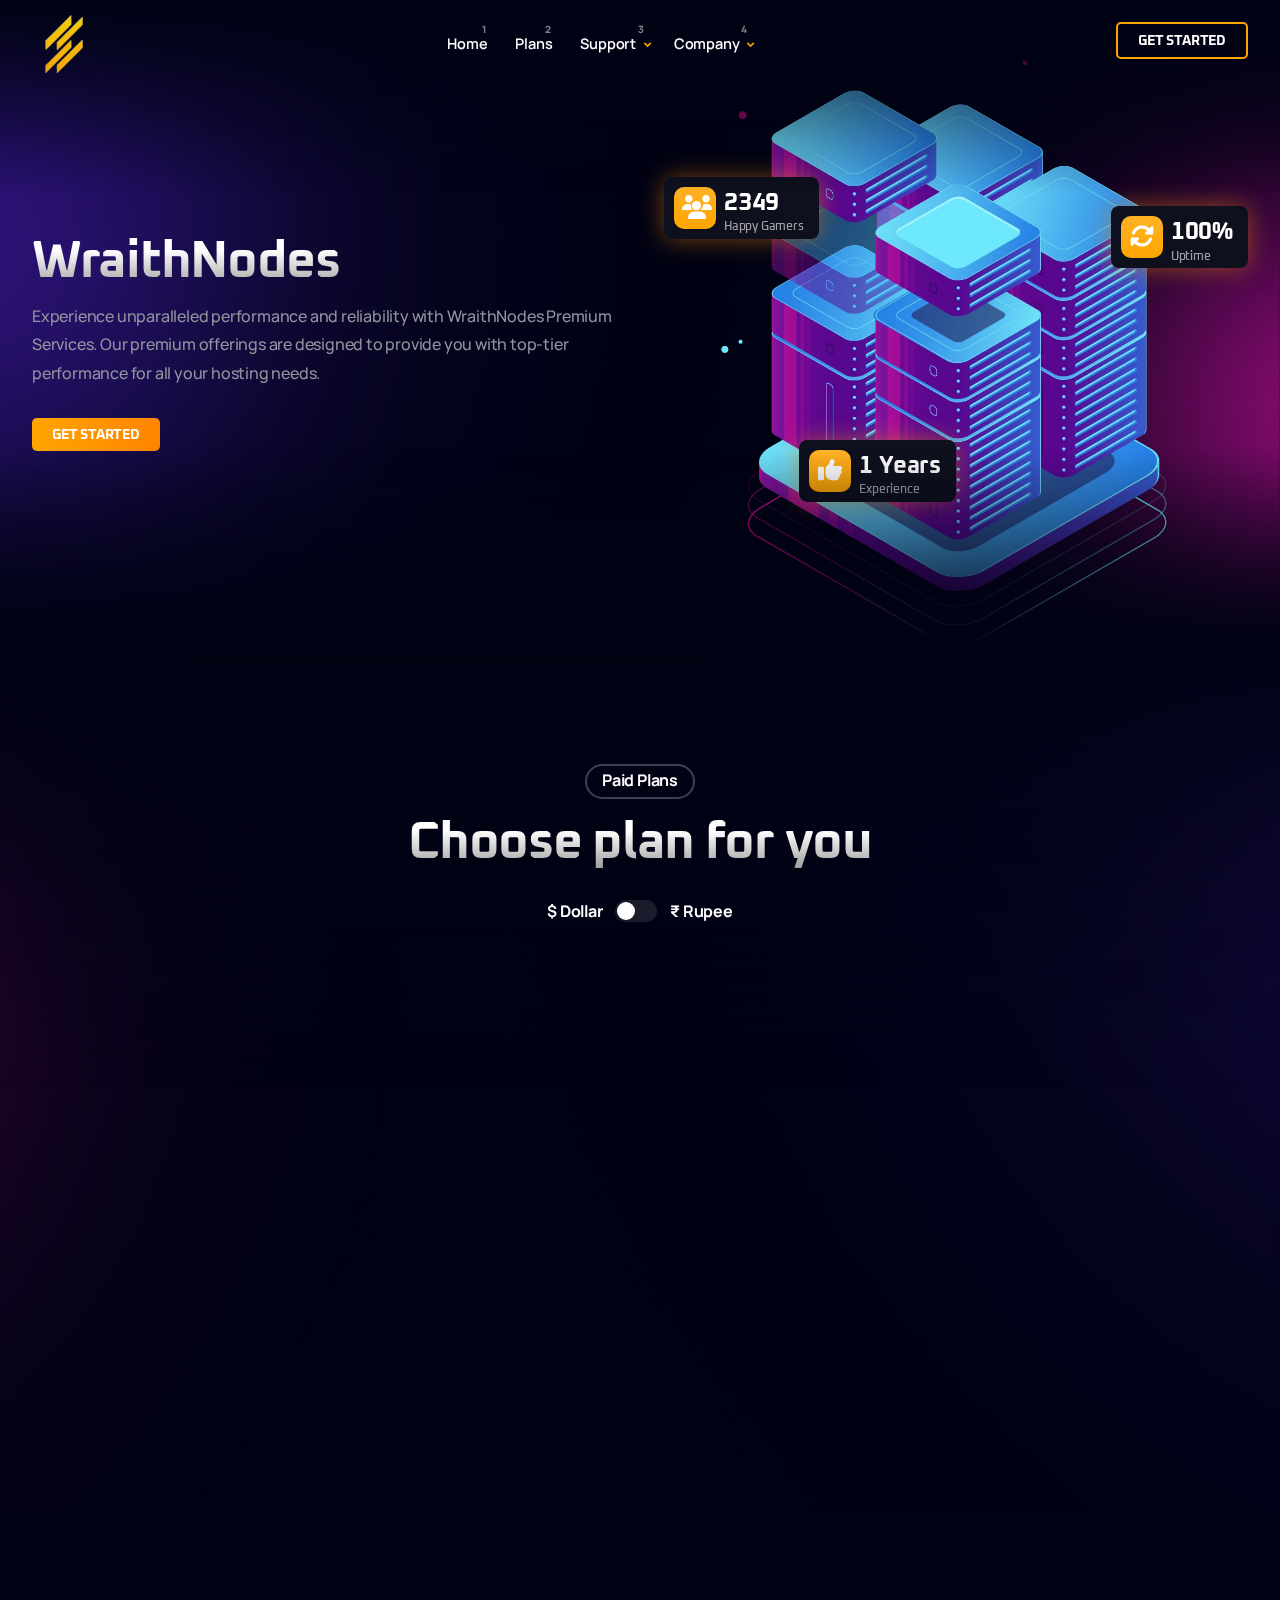
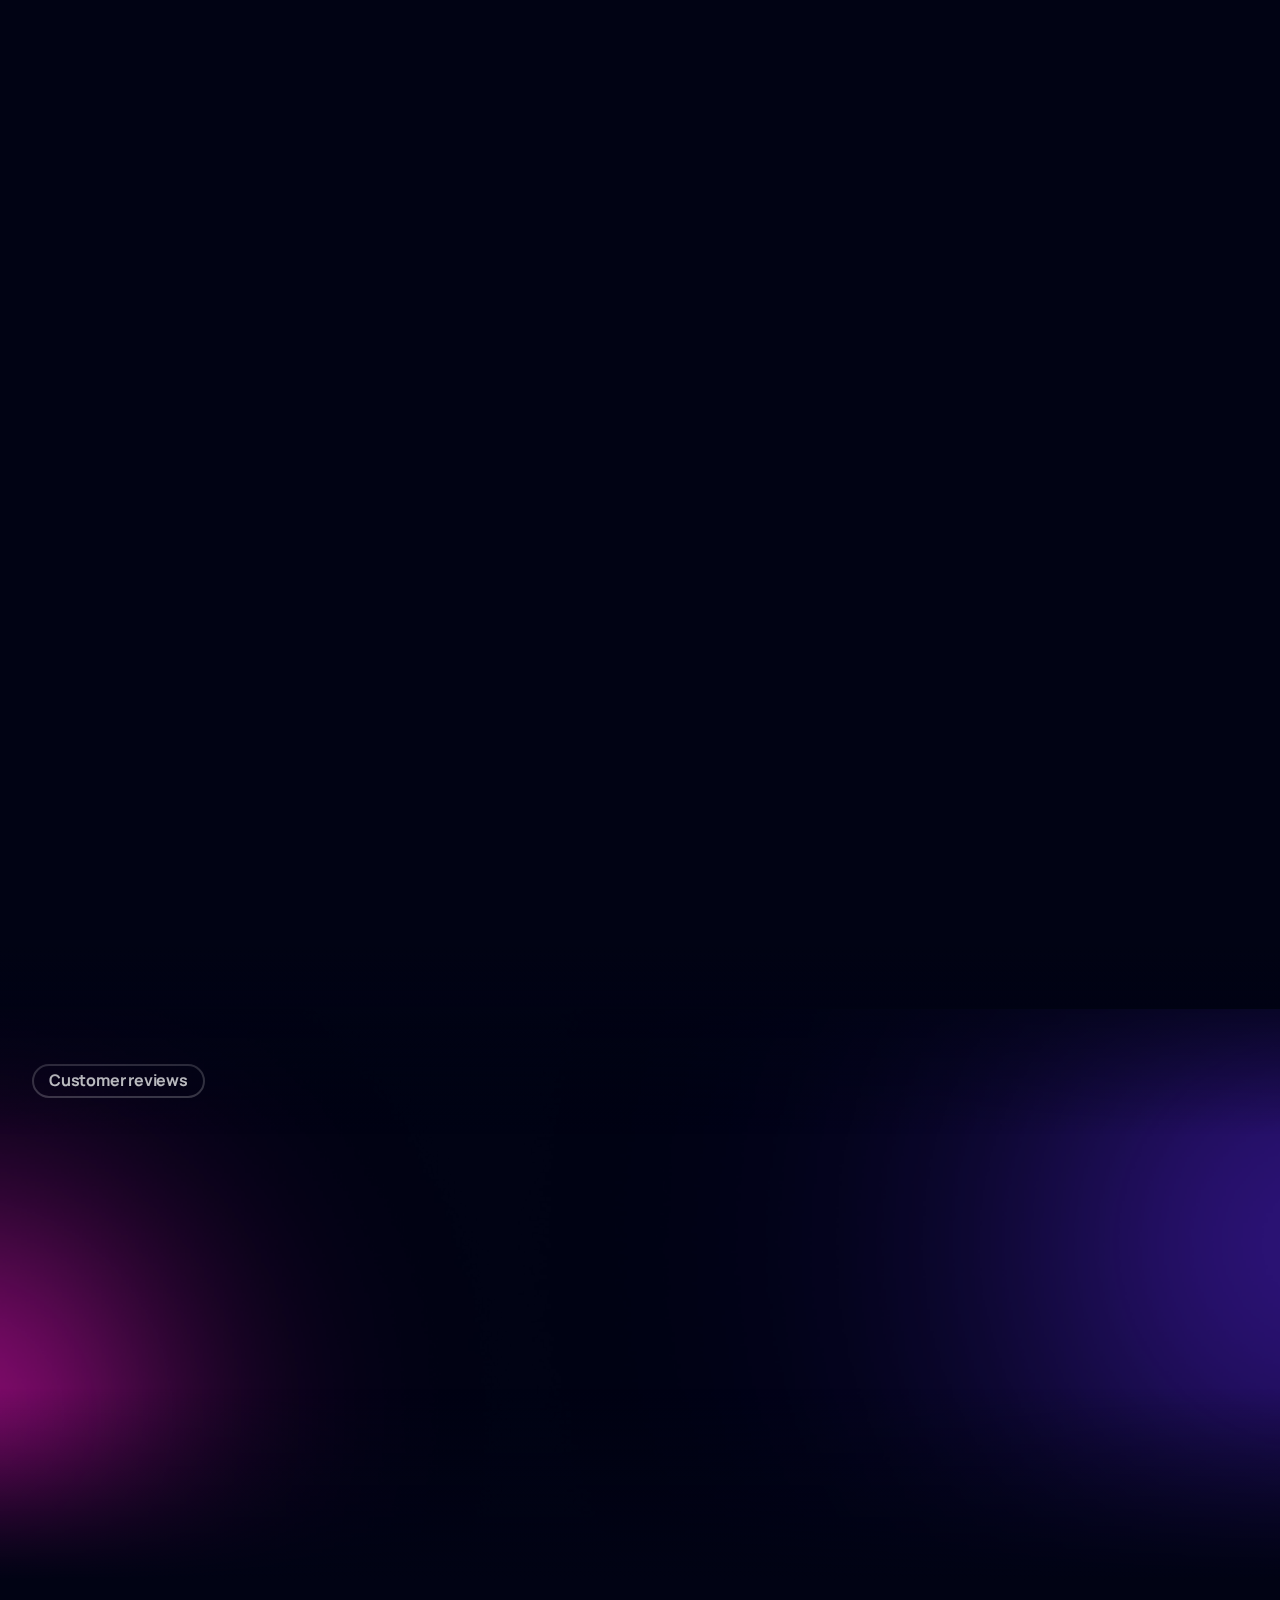
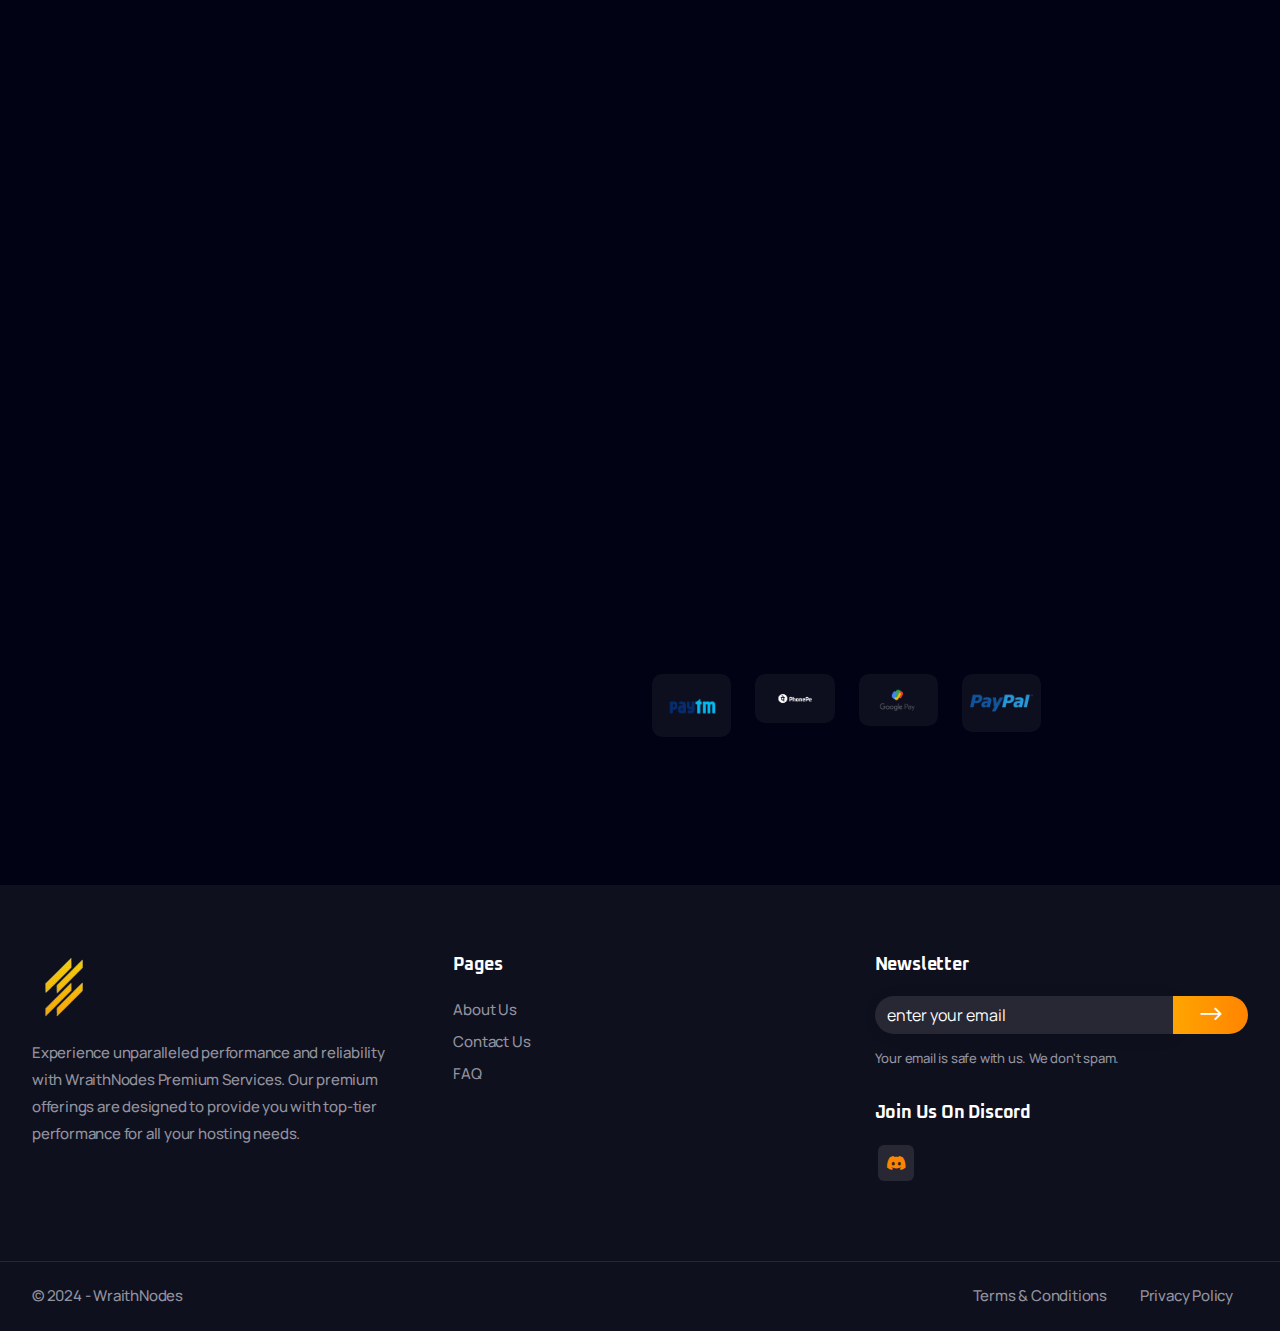
==== commit f767016d: "Update index.html" ====
--- a/index.html
+++ b/index.html
@@ -110,7 +110,7 @@
                                     data-wow-delay=".6s" alt="">
                                 <div class="d_wrap_sm-box d-lg-block d-none b1 wow zoomIn" data-wow-delay=".8s">
                                     <i class="bg-gradient fa fa-users"></i>
-                                    <h3>209</h3>
+                                    <h3>2349</h3>
                                     <h6>Happy Gamers</h6>
                                 </div>
 
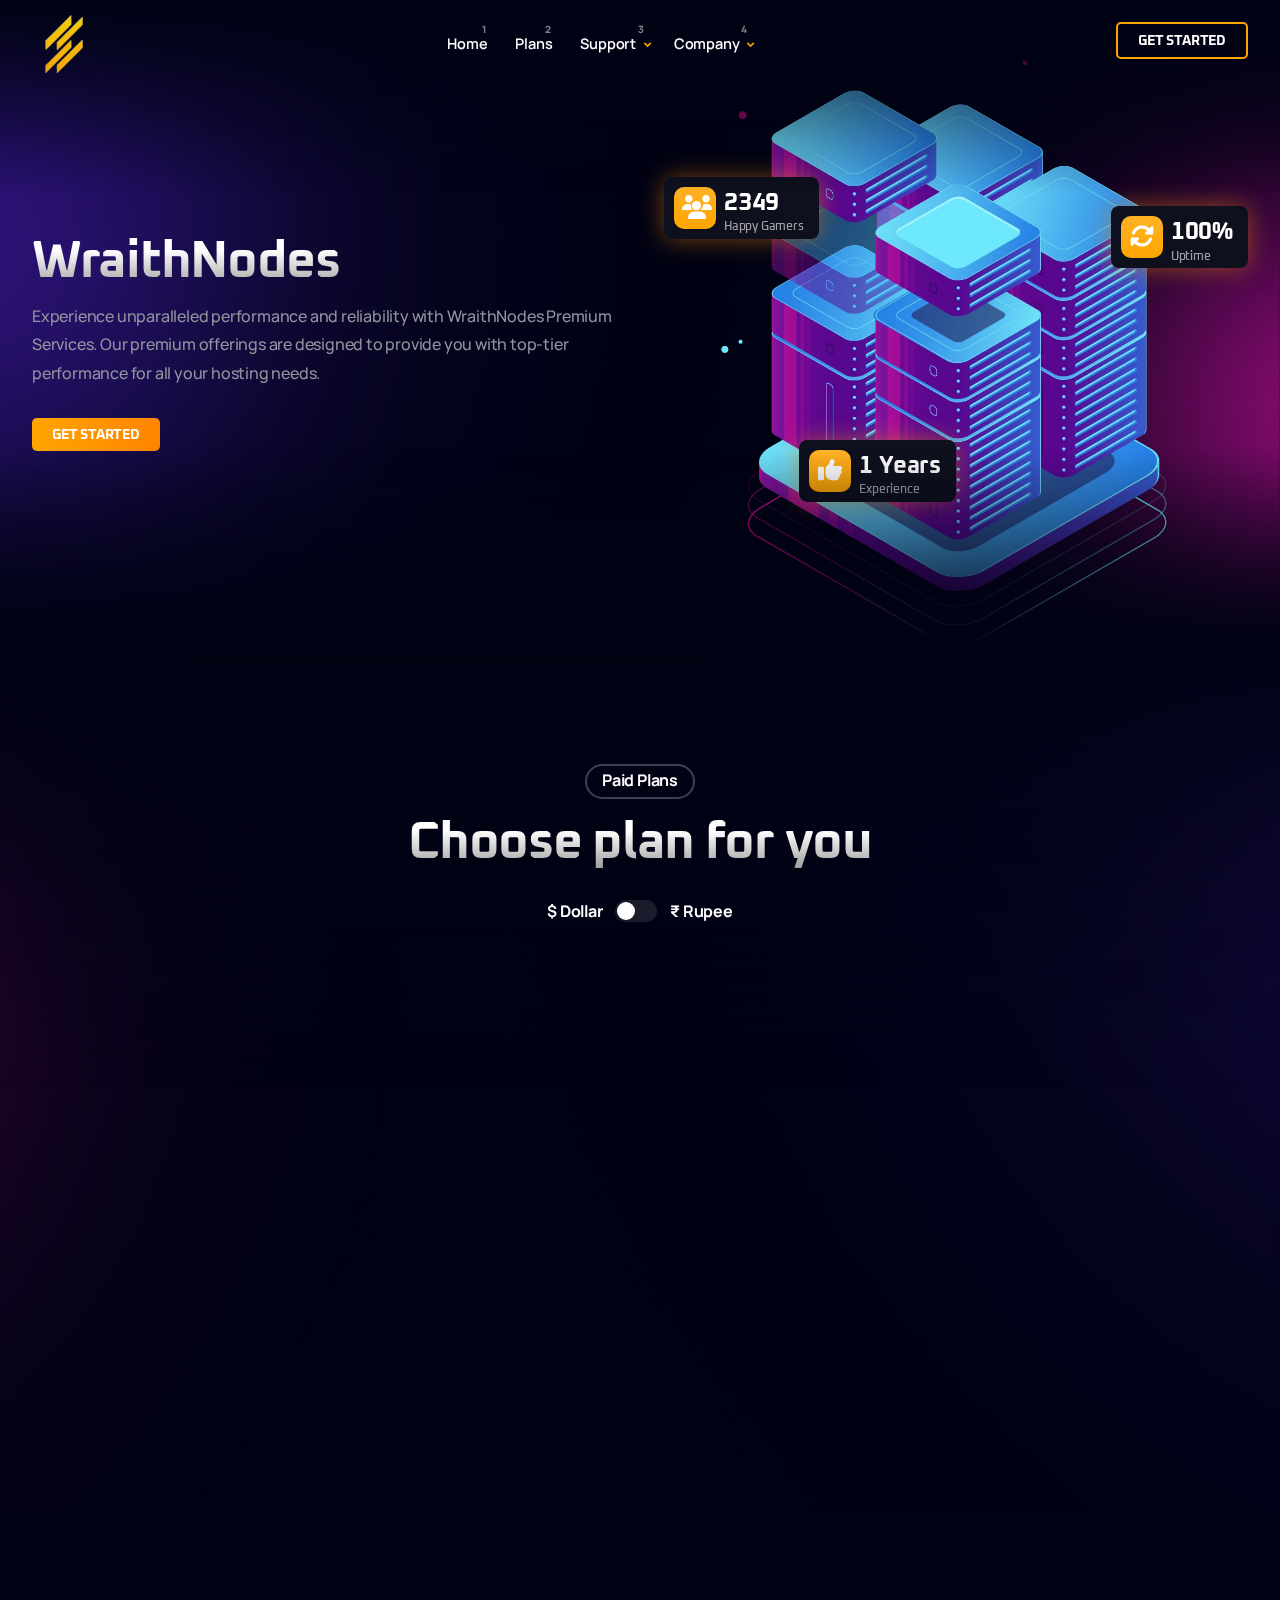
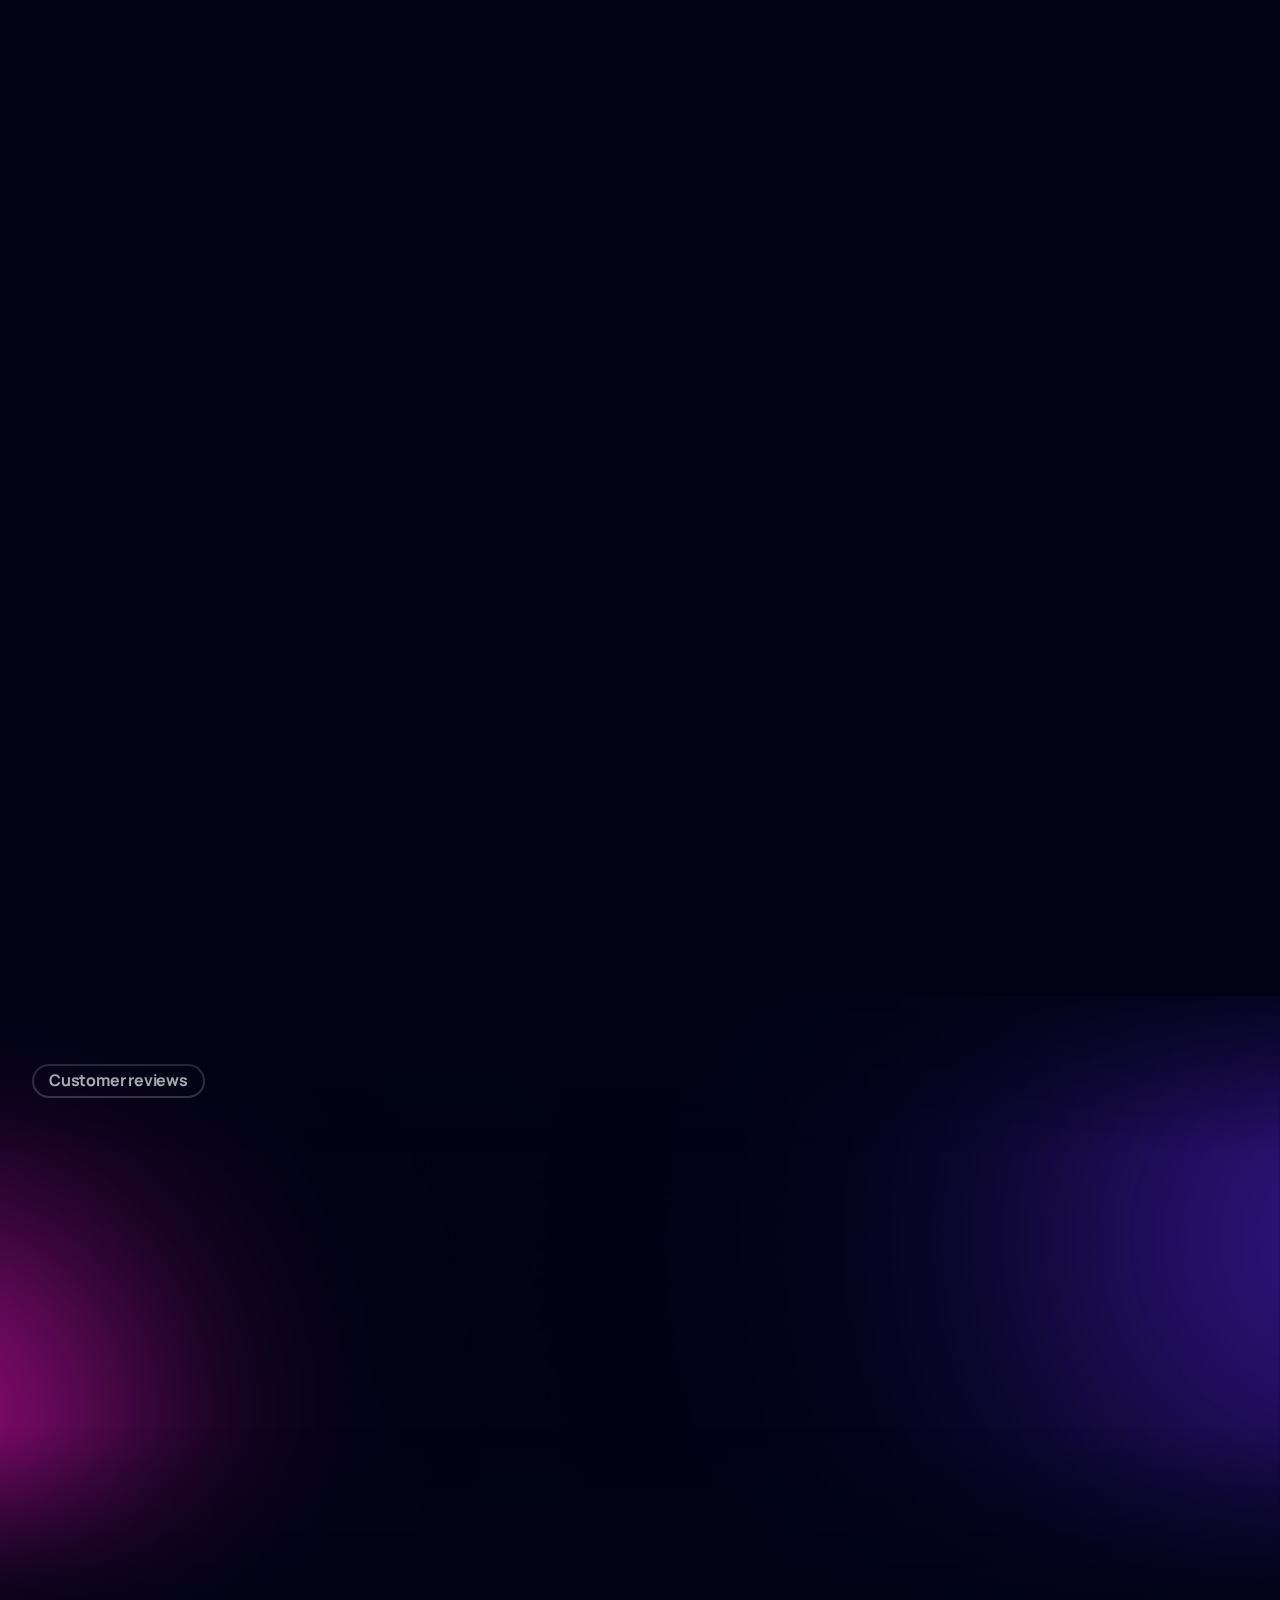
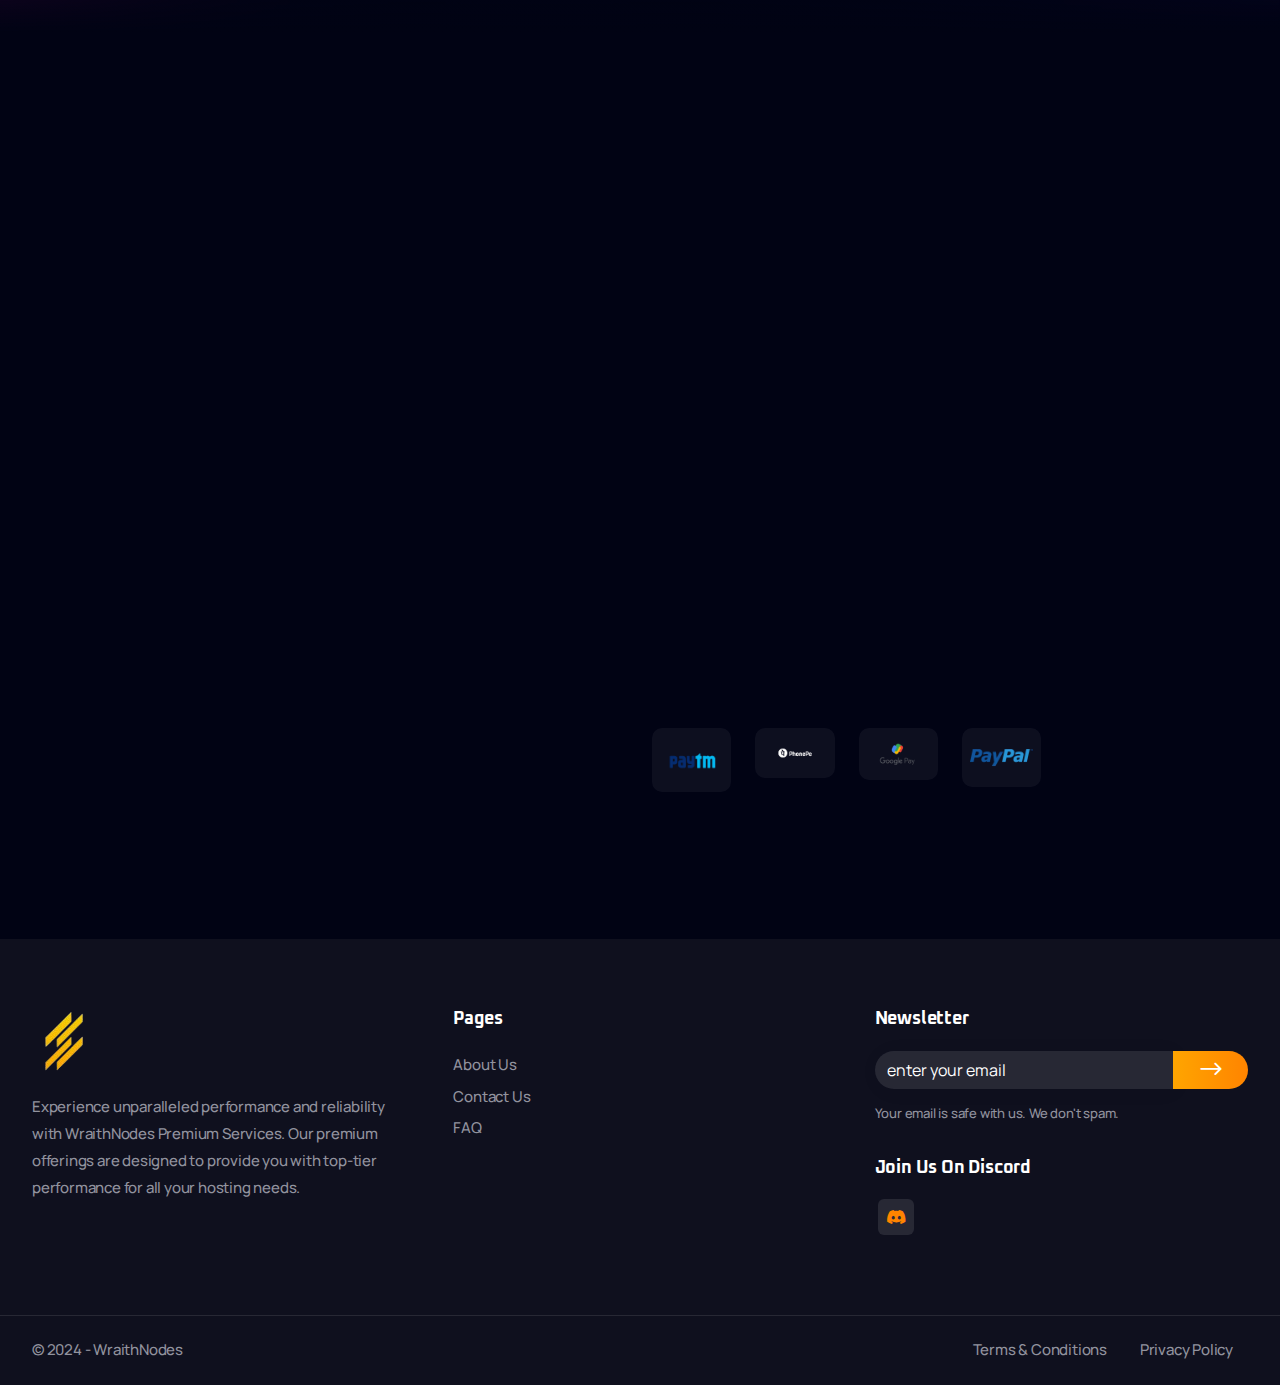
==== commit 4193e57a: "Update index.html" ====
--- a/index.html
+++ b/index.html
@@ -425,10 +425,9 @@
                                                 <i class="fa fa-star"></i>
                                             </span>
                                         </div>
-                                        <p>"Review Here"
-                                        </p>
+                                        <p>Great hosting service, very reliable and fast support!</p>
                                         <div class="de_testi_by">
-                                            <img alt="" src="images/misc/user.png"> <span>User</span>
+                                            <img alt="" src="images/users/1.png"> <span>Mortal</span>
                                         </div>
                                     </blockquote>
                                 </div>
@@ -445,10 +444,9 @@
                                                 <i class="fa fa-star"></i>
                                             </span>
                                         </div>
-                                        <p>"Review Here"
-                                        </p>
+                                        <p>Excellent performance, perfect for my Minecraft server!</p>
                                         <div class="de_testi_by">
-                                            <img alt="" src="images/misc/user.png"> <span>User</span>
+                                            <img alt="" src="images/users/2.gif"> <span>Alex</span>
                                         </div>
                                     </blockquote>
                                 </div>
@@ -465,10 +463,9 @@
                                                 <i class="fa fa-star"></i>
                                             </span>
                                         </div>
-                                        <p>"Review Here"
-                                        </p>
+                                        <p>Amazing uptime and customer service! Highly recommended.</p>
                                         <div class="de_testi_by">
-                                            <img alt="" src="images/misc/user.png"> <span>User</span>
+                                            <img alt="" src="images/users/3.png"> <span>Aryanind</span>
                                         </div>
                                     </blockquote>
                                 </div>
@@ -485,10 +482,9 @@
                                                 <i class="fa fa-star"></i>
                                             </span>
                                         </div>
-                                        <p>"Review Here"
-                                        </p>
+                                        <p>Setup was super easy, and the speed is excellent!</p>
                                         <div class="de_testi_by">
-                                            <img alt="" src="images/misc/user.png"> <span>User</span>
+                                            <img alt="" src="images/users/4.gif"> <span>Shivraj</span>
                                         </div>
                                     </blockquote>
                                 </div>
@@ -505,10 +501,9 @@
                                                 <i class="fa fa-star"></i>
                                             </span>
                                         </div>
-                                        <p>"Review Here"
-                                        </p>
+                                        <p>Best hosting experience I've had! Would highly recommend.</p>
                                         <div class="de_testi_by">
-                                            <img alt="" src="images/misc/user.png"> <span>User</span>
+                                            <img alt="" src="images/users/5.png"> <span>Shivanshu</span>
                                         </div>
                                     </blockquote>
                                 </div>
@@ -525,10 +520,9 @@
                                                 <i class="fa fa-star"></i>
                                             </span>
                                         </div>
-                                        <p>"Review Here"
-                                        </p>
+                                        <p>Incredible customer support, always there when you need them.</p>
                                         <div class="de_testi_by">
-                                            <img alt="" src="images/misc/user.png"> <span>User</span>
+                                            <img alt="" src="images/users/6.png"> <span>Hiragi</span>
                                         </div>
                                     </blockquote>
                                 </div>
@@ -545,10 +539,9 @@
                                                 <i class="fa fa-star"></i>
                                             </span>
                                         </div>
-                                        <p>"Review Here"
-                                        </p>
+                                        <p>Very affordable and reliable service, highly recommend it.</p>
                                         <div class="de_testi_by">
-                                            <img alt="" src="images/misc/user.png"> <span>User</span>
+                                            <img alt="" src="images/users/7.png"> <span>Martin</span>
                                         </div>
                                     </blockquote>
                                 </div>
@@ -565,10 +558,9 @@
                                                 <i class="fa fa-star"></i>
                                             </span>
                                         </div>
-                                        <p>"Review Here"
-                                        </p>
+                                        <p>The team here is so helpful, really great support experience.</p>
                                         <div class="de_testi_by">
-                                            <img alt="" src="images/misc/user.png"> <span>User</span>
+                                            <img alt="" src="images/users/8.png"> <span>Emily</span>
                                         </div>
                                     </blockquote>
                                 </div>
@@ -592,89 +584,71 @@
                             <div class="accordion s2 wow fadeInUp">
                                 <div class="accordion-section">
                                     <div class="accordion-section-title" data-tab="#accordion-a1">
-                                        What is game hosting?
+                                        Why should we choose WraithNodes for game server hosting?
                                     </div>
                                     <div class="accordion-section-content" id="accordion-a1">
-                                        <p>Game hosting refers to the process of renting or setting up servers to run
-                                            multiplayer online games. These servers allow players to connect and play
-                                            together in the same game world.</p>
+                                        <p>WraithNodes offers a reliable, high-performance hosting environment with advanced DDoS protection, instant setup, and full customization options. Our 24/7 support ensures you have help whenever you need it, making it easy for you to host and manage your game server hassle-free.</p>
                                     </div>
                                     <div class="accordion-section-title" data-tab="#accordion-a2">
-                                        Why do I need game hosting?
+                                        How long does it take to set up a Minecraft server?
                                     </div>
                                     <div class="accordion-section-content" id="accordion-a2">
-                                        <p>Game hosting is essential for multiplayer gaming. It provides a dedicated
-                                            server where players can join, ensuring a smooth and lag-free gaming
-                                            experience. It also allows you to customize game settings and mods.</p>
-                                    </div>
+                                        <p>With our instant setup feature, your Minecraft server is ready in just a few minutes after purchase, allowing you to start playing right away.</p>
+                                    </div>                                        
                                     <div class="accordion-section-title" data-tab="#accordion-a3">
-                                        How do I choose a game hosting provider?
+                                        Can I install plugins and mods on my server?
                                     </div>
                                     <div class="accordion-section-content" id="accordion-a3">
-                                        <p>Consider factors like server location, performance, scalability, customer
-                                            support, and price when choosing a game hosting provider. Read reviews and
-                                            ask for recommendations from fellow gamers.</p>
+                                        <p>Yes! You have full control over plugins and mods for Minecraft and other games, giving you the flexibility to customize your server to suit your playstyle.</p>
                                     </div>
                                     <div class="accordion-section-title" data-tab="#accordion-a4">
-                                        What types of games can I host?
+                                        Do you offer DDoS protection for game servers?
                                     </div>
                                     <div class="accordion-section-content" id="accordion-a4">
-                                        <p>You can host various types of games, including first-person shooters,
-                                            role-playing games, survival games, strategy games, and more. The type of
-                                            game hosting you need depends on the game's requirements.</p>
+                                        <p>Yes, we provide advanced DDoS protection to keep your game server secure from attacks, ensuring uninterrupted gameplay for you and your players.</p>
                                     </div>
                                     <div class="accordion-section-title" data-tab="#accordion-a5">
-                                        What is server latency or ping?
+                                        What is server latency, and how does it affect gameplay?
                                     </div>
                                     <div class="accordion-section-content" id="accordion-a5">
-                                        <p>Server latency or ping measures the time it takes for data to travel between
-                                            your computer and the game server. Lower ping values indicate better
-                                            responsiveness and less lag.</p>
-                                    </div>
-                                </div>
-                            </div>
-                        </div>
-
+                                        <p>Server latency, or ping, is the time it takes for data to travel between you and the server. Lower latency means better responsiveness, which helps reduce lag and improves your gaming experience.</p>
+                                    </div>
+                                </div>
+                            </div>
+                        </div>
+                        
                         <div class="col-lg-6">
                             <div class="accordion s2 wow fadeInUp">
                                 <div class="accordion-section">
                                     <div class="accordion-section-title" data-tab="#accordion-b1">
-                                        How do I manage a game server?
+                                        How many players can join my Minecraft server?
                                     </div>
                                     <div class="accordion-section-content" id="accordion-b1">
-                                        <p>Game server management varies depending on the hosting provider and game
-                                            type. Typically, you'll have access to a control panel or command-line
-                                            interface to configure settings, mods, and player access.</p>
+                                        <p>The player limit depends on the hosting plan you choose. You can start with a basic plan and scale up as your player base grows.</p>
                                     </div>
                                     <div class="accordion-section-title" data-tab="#accordion-b2">
-                                        Can I run mods on my game server?
+                                        Can I change my server’s resources if needed?
                                     </div>
                                     <div class="accordion-section-content" id="accordion-b2">
-                                        <p>Yes, many game hosting providers support mods. You can install and manage
-                                            mods to enhance gameplay or customize the game to your liking.</p>
+                                        <p>Yes, you can upgrade your server’s RAM, CPU, and storage at any time to meet your needs. Our support team can help you with the process.</p>
                                     </div>
                                     <div class="accordion-section-title" data-tab="#accordion-b3">
-                                        What is DDoS protection, and do I need it?
+                                        How can I manage my server?
                                     </div>
                                     <div class="accordion-section-content" id="accordion-b3">
-                                        <p>DDoS (Distributed Denial of Service) protection helps defend your game server
-                                            from malicious attacks that could disrupt gameplay. It's essential for
-                                            maintaining server stability, especially for popular games.</p>
+                                        <p>Our easy-to-use control panel lets you manage your server, install plugins, change settings, and monitor performance effortlessly.</p>
                                     </div>
                                     <div class="accordion-section-title" data-tab="#accordion-b4">
-                                        How much does game hosting cost?
+                                        What support options are available if I have an issue?
                                     </div>
                                     <div class="accordion-section-content" id="accordion-b4">
-                                        <p>Game hosting costs vary depending on the provider, server type, and game.
-                                            Prices can range from a few dollars per month for small servers to hundreds
-                                            for high-performance dedicated servers.</p>
+                                        <p>Our support team is available 24/7 to help with any server issues. You can reach us via live chat, email, or ticket support.</p>
                                     </div>
                                     <div class="accordion-section-title" data-tab="#accordion-b5">
-                                        Is there 24/7 customer support?
+                                        Is there a trial period or refund policy?
                                     </div>
                                     <div class="accordion-section-content" id="accordion-b5">
-                                        <p>Many reputable game hosting providers offer 24/7 customer support to assist
-                                            with technical issues and server management.</p>
+                                        <p>Sadly We don’t offer a trial period, but we do have a 1-hour refund policy. If you experience any issues within the first hour, contact our support team for a refund.</p>
                                     </div>
                                 </div>
                             </div>
@@ -779,7 +753,7 @@
                         <div class="col-md-12">
                             <div class="de-flex">
                                 <div class="de-flex-col">
-                                    <a href="index.html">© 2024 - WraithNodes</a>
+                                    <a>© 2024 - WraithNodes</a>
                                 </div>
                                 <ul class="menu-simple">
                                     <li><a href="tos.html">Terms &amp; Conditions</a></li>
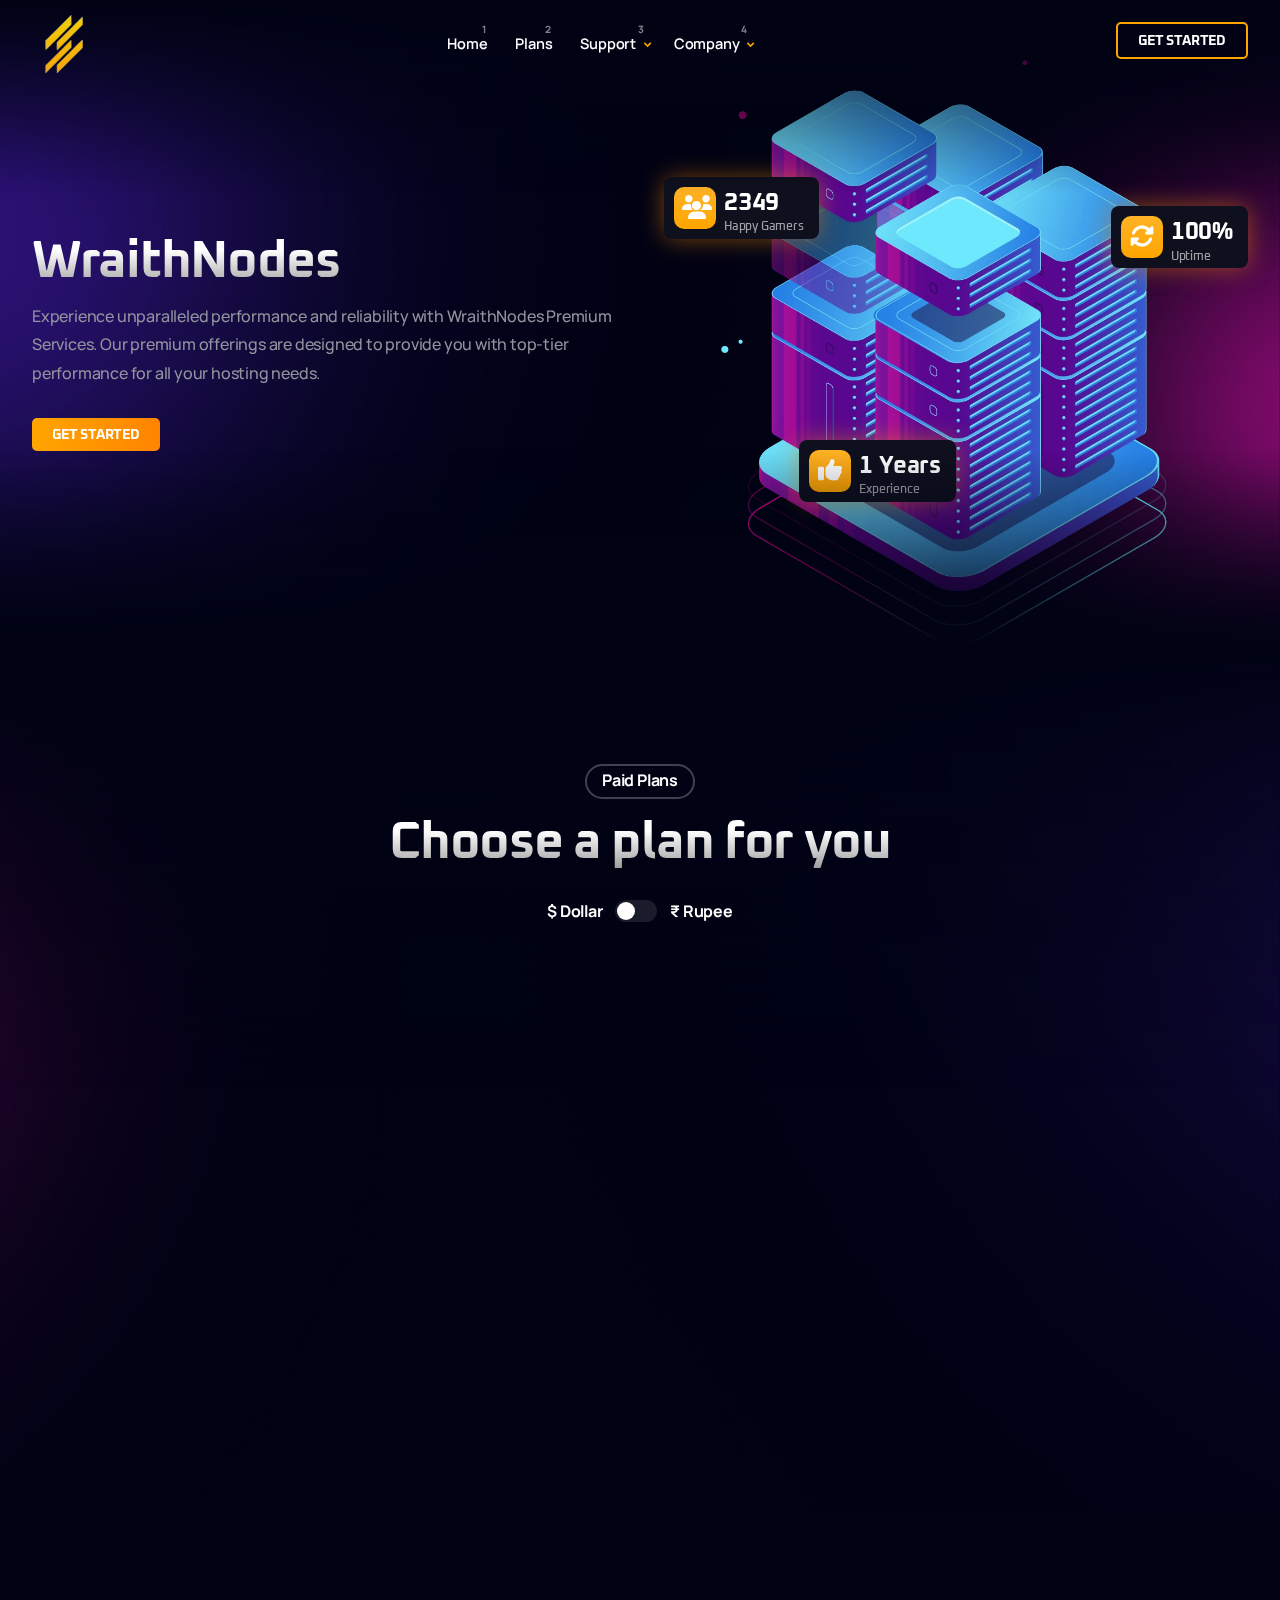
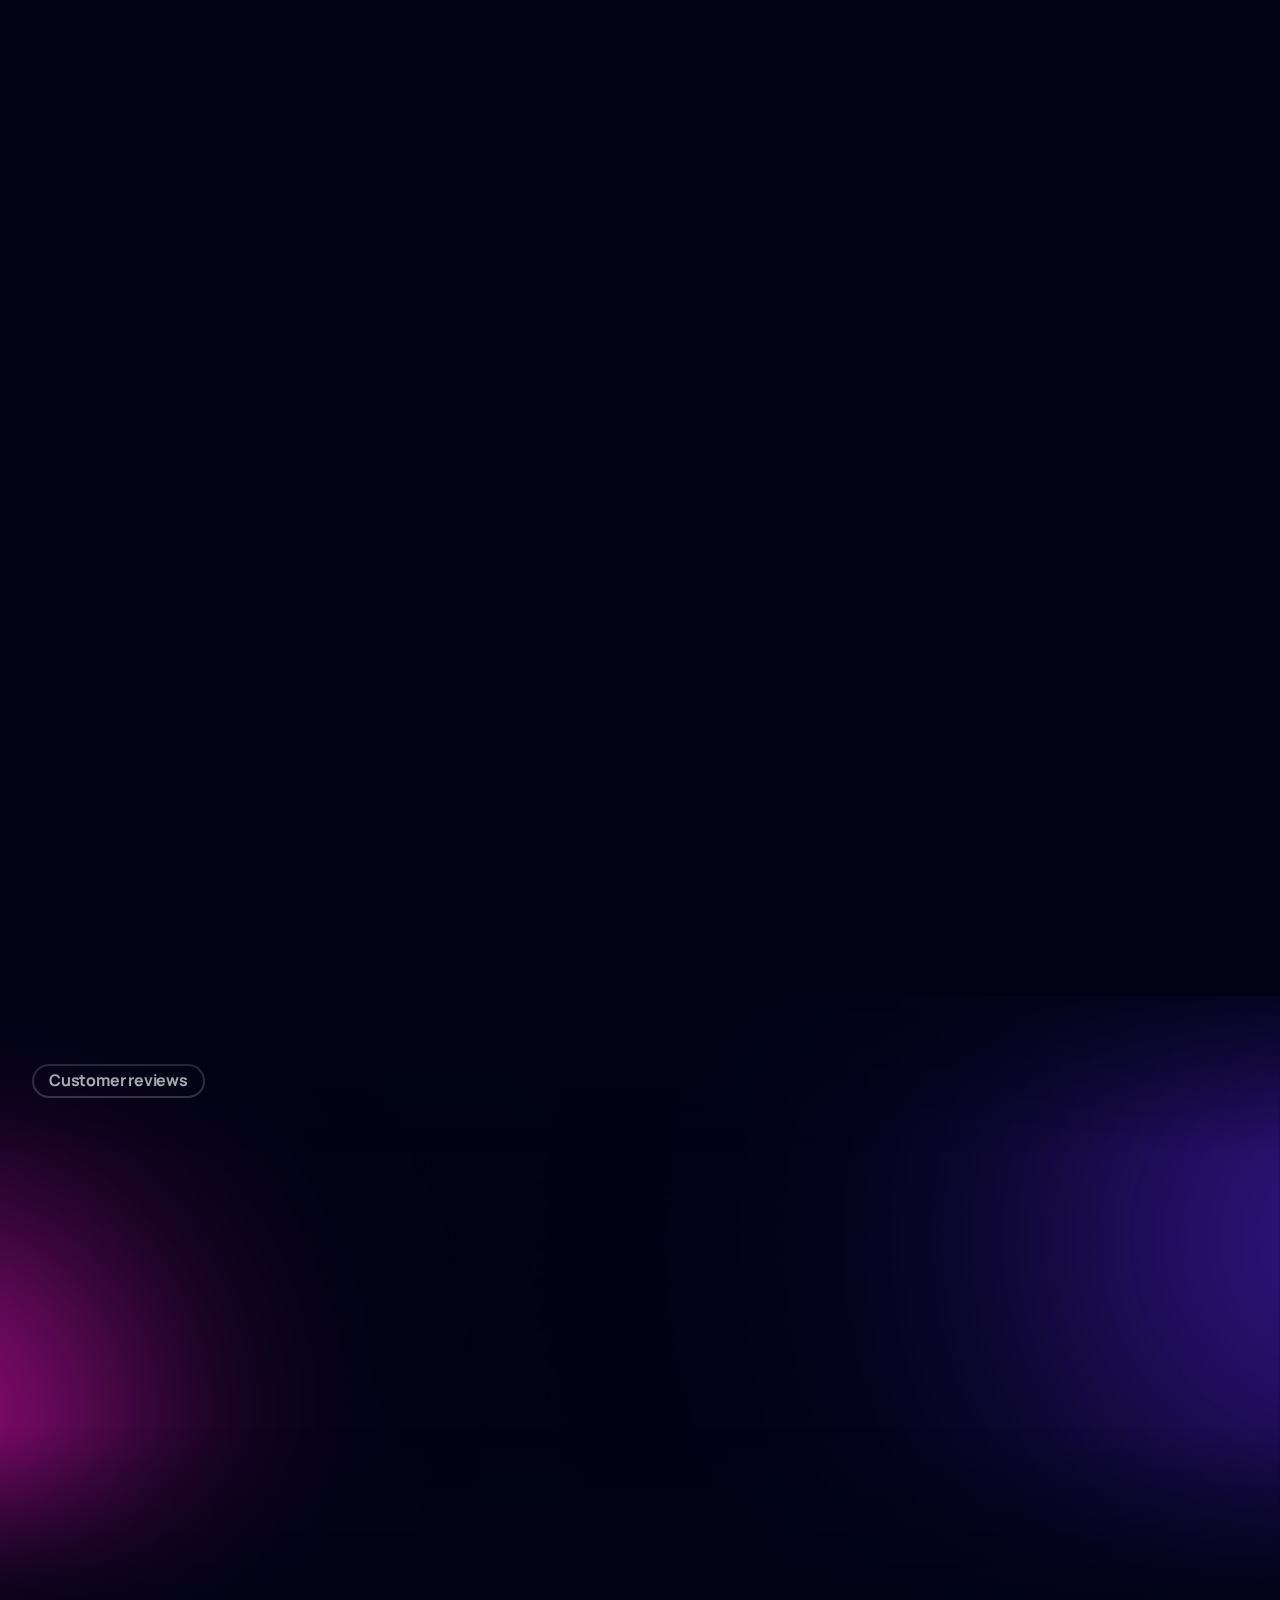
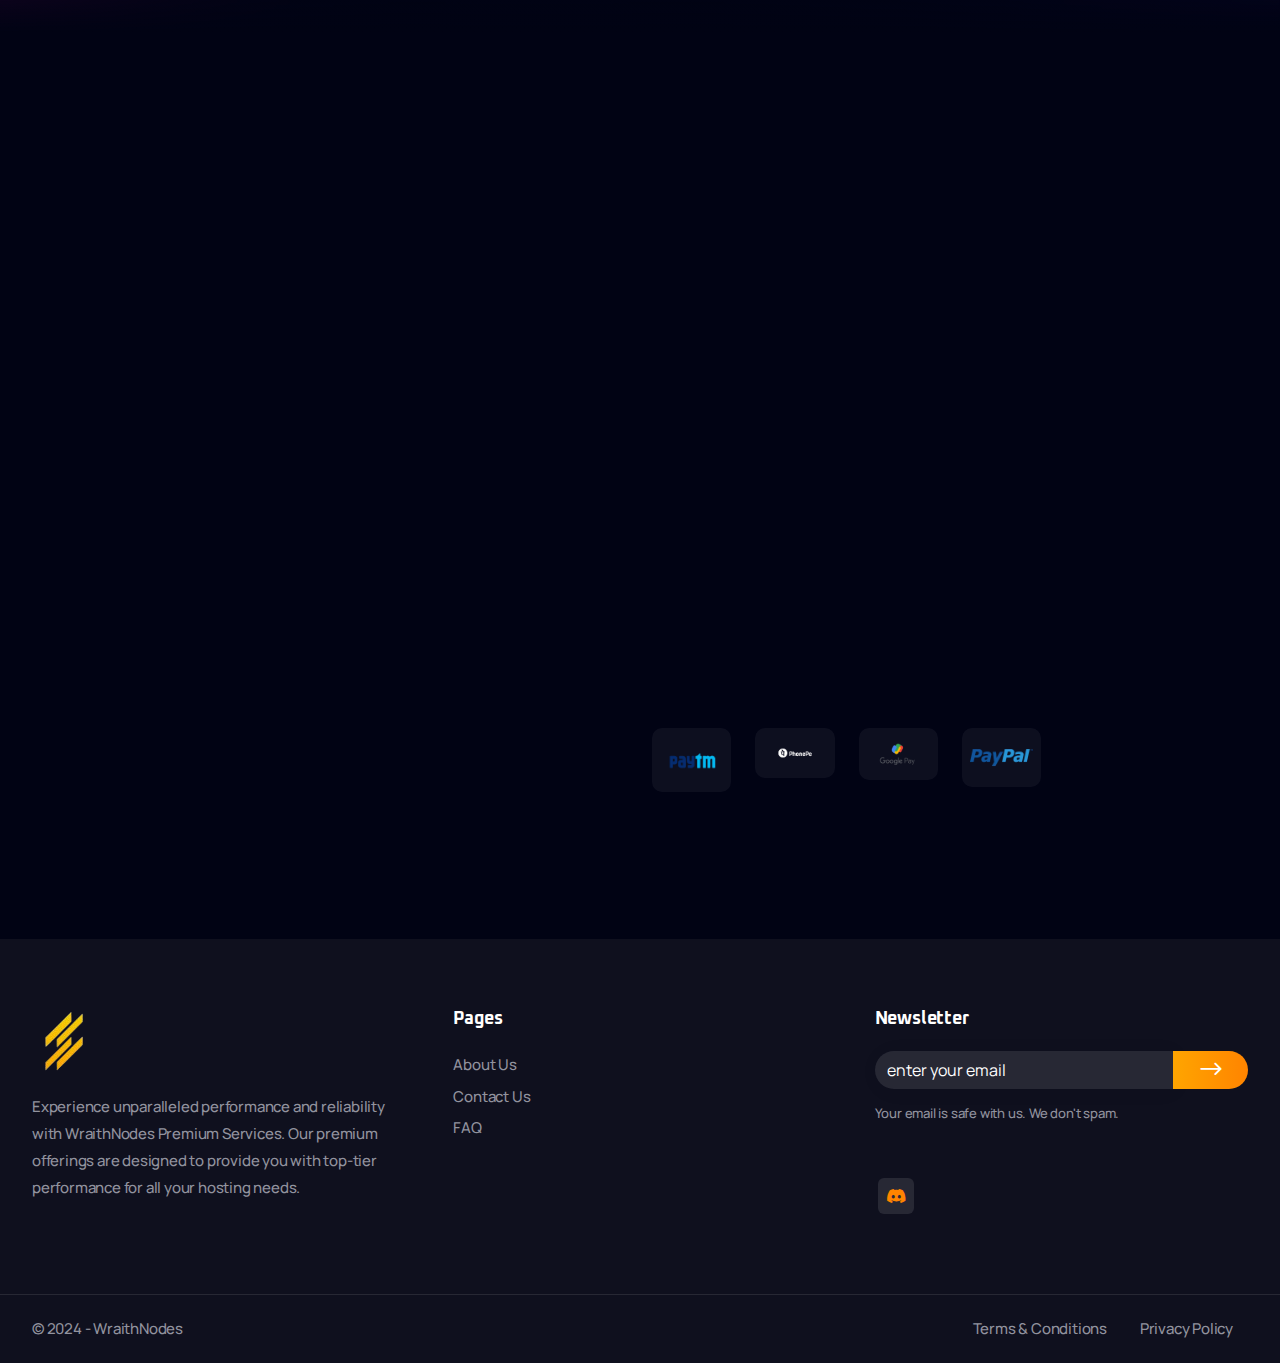
==== commit b4fdcd16: "did some fixing" ====
--- a/index.html
+++ b/index.html
@@ -142,7 +142,7 @@
                     <div class="row">
                         <div class="col-lg-6 offset-lg-3 text-center">
                             <div class="subtitle wow fadeInUp mb-3">Paid Plans</div>
-                            <h2 class="wow fadeInUp mb20" data-wow-delay=".2s">Choose plan for you</h2>
+                            <h2 class="wow fadeInUp mb20" data-wow-delay=".2s">Choose a     plan for you</h2>
                             <div class="switch-set">
                                 <div>$ Dollar</div>
                                 <div><input id="sw-1" class="switch" type="checkbox"></div>
@@ -175,13 +175,13 @@
                                     <h4>Server Specs</h4>
                                     <ul class="d-list">
                                         <li>RAM: 2GB</li>
-                                        <li>ROM: 5GB</li>
+                                        <li>DISK: 5GB</li>
                                         <li>CPU: 100%</li>
                                     </ul>
                                 </div>
                                 <div class="d-action">
-                                    <a href="#" class="btn-main opt-1 w-100"><span>Purchase</span></a>
-                                    <a href="#" class="btn-main opt-2 w-100"><span>Purchase</span></a>
+                                    <a href="https://billing.wraithnodes.tech/" class="btn-main opt-1 w-100"><span>Purchase</span></a>
+                                    <a href="https://billing.wraithnodes.tech/" class="btn-main opt-2 w-100"><span>Purchase</span></a>
                                 </div>
                             </div>
                         </div>
@@ -211,8 +211,8 @@
                                     </ul>
                                 </div>
                                 <div class="d-action">
-                                    <a href="#" class="btn-main opt-1 w-100"><span>Purchase</span></a>
-                                    <a href="#" class="btn-main opt-2 w-100"><span>Purchase</span></a>
+                                    <a href="https://billing.wraithnodes.tech/" class="btn-main opt-1 w-100"><span>Purchase</span></a>
+                                    <a href="https://billing.wraithnodes.tech/" class="btn-main opt-2 w-100"><span>Purchase</span></a>
                                 </div>
                             </div>
                         </div>
@@ -238,13 +238,13 @@
                                     <h4>Top Features</h4>
                                     <ul class="d-list">
                                         <li>RAM: 8GB</li>
-                                        <li>DISC: 20GB</li>
+                                        <li>DISK: 20GB</li>
                                         <li>CPU: 200%</li>
                                     </ul>
                                 </div>
                                 <div class="d-action">
-                                    <a href="#" class="btn-main opt-1 w-100"><span>Purchase</span></a>
-                                    <a href="#" class="btn-main opt-2 w-100"><span>Purchase</span></a>
+                                    <a href="https://billing.wraithnodes.tech/" class="btn-main opt-1 w-100"><span>Purchase</span></a>
+                                    <a href="https://billing.wraithnodes.tech/" class="btn-main opt-2 w-100"><span>Purchase</span></a>
                                 </div>
                             </div>
                         </div>
@@ -269,13 +269,13 @@
                                     <h4>Server Specs</h4>
                                     <ul class="d-list">
                                         <li>RAM: 12GB</li>
-                                        <li>DISC: 30GB</li>
+                                        <li>DISK: 30GB</li>
                                         <li>CPU: 300%</li>
                                     </ul>
                                 </div>
                                 <div class="d-action">
-                                    <a href="#" class="btn-main opt-1 w-100"><span>Purchase</span></a>
-                                    <a href="#" class="btn-main opt-2 w-100"><span>Purchase</span></a>
+                                    <a href="https://billing.wraithnodes.tech/" class="btn-main opt-1 w-100"><span>Purchase</span></a>
+                                    <a href="https://billing.wraithnodes.tech/" class="btn-main opt-2 w-100"><span>Purchase</span></a>
                                 </div>
                             </div>
                         </div>
@@ -302,13 +302,13 @@
                                     <h4>Server Specs</h4>
                                     <ul class="d-list">
                                         <li>RAM: 16GB</li>
-                                        <li>ROM: 40GB</li>
+                                        <li>DISK: 40GB</li>
                                         <li>CPU: 400%</li>
                                     </ul>
                                 </div>
                                 <div class="d-action">
-                                    <a href="#" class="btn-main opt-1 w-100"><span>Purchase</span></a>
-                                    <a href="#" class="btn-main opt-2 w-100"><span>Purchase</span></a>
+                                    <a href="https://billing.wraithnodes.tech/" class="btn-main opt-1 w-100"><span>Purchase</span></a>
+                                    <a href="https://billing.wraithnodes.tech/" class="btn-main opt-2 w-100"><span>Purchase</span></a>
                                 </div>
                             </div>
                         </div>
@@ -333,13 +333,13 @@
                                     <h4>Server Specs</h4>
                                     <ul class="d-list">
                                         <li>RAM: 32GB</li>
-                                        <li>ROM: 80GB</li>
+                                        <li>DISK: 80GB</li>
                                         <li>CPU: 800%</li>
                                     </ul>
                                 </div>
                                 <div class="d-action">
-                                    <a href="#" class="btn-main opt-1 w-100"><span>Purchase</span></a>
-                                    <a href="#" class="btn-main opt-2 w-100"><span>Purchase</span></a>
+                                    <a href="https://billing.wraithnodes.tech/" class="btn-main opt-1 w-100"><span>Purchase</span></a>
+                                    <a href="https://billing.wraithnodes.tech/" class="btn-main opt-2 w-100"><span>Purchase</span></a>
                                 </div>
                             </div>
                         </div>
@@ -379,7 +379,7 @@
                             <div>
                                 <img src="images/misc/3.png" class="mb20" alt="">
                                 <h4>Advanced Security Shield</h4>
-                                <p>Safeguard your server with our advanced DDos Protection. Keep your game online and
+                                <p>Safeguard your server with our advanced DDoS Protection. Keep your game online and
                                     secure from attacks with our robust, proactive defense systems.</p>
                             </div>
                         </div>
@@ -388,7 +388,7 @@
                             <div>
                                 <img src="images/misc/4.png" class="mb20" alt="">
                                 <h4>Speedy Help Desk</h4>
-                                <p>Receive swift and efficient assistance with our Fast Support. Our dedicated team is
+                                <p>Receive swift and efficient assistance with our fast support. Our dedicated team is
                                     available around the clock to resolve issues and ensure a seamless gaming
                                     experience.</p>
                             </div>
@@ -584,7 +584,7 @@
                             <div class="accordion s2 wow fadeInUp">
                                 <div class="accordion-section">
                                     <div class="accordion-section-title" data-tab="#accordion-a1">
-                                        Why should we choose WraithNodes for game server hosting?
+                                        Why should I choose WraithNodes for game server hosting?
                                     </div>
                                     <div class="accordion-section-content" id="accordion-a1">
                                         <p>WraithNodes offers a reliable, high-performance hosting environment with advanced DDoS protection, instant setup, and full customization options. Our 24/7 support ensures you have help whenever you need it, making it easy for you to host and manage your game server hassle-free.</p>
@@ -642,13 +642,13 @@
                                         What support options are available if I have an issue?
                                     </div>
                                     <div class="accordion-section-content" id="accordion-b4">
-                                        <p>Our support team is available 24/7 to help with any server issues. You can reach us via live chat, email, or ticket support.</p>
+                                        <p>Our support team is available 24/7 to help with any server issues. You can reach us via email, or ticket support.</p>
                                     </div>
                                     <div class="accordion-section-title" data-tab="#accordion-b5">
                                         Is there a trial period or refund policy?
                                     </div>
                                     <div class="accordion-section-content" id="accordion-b5">
-                                        <p>Sadly We don’t offer a trial period, but we do have a 1-hour refund policy. If you experience any issues within the first hour, contact our support team for a refund.</p>
+                                        <p>Sadly, we don’t offer a trial period, but we do have a 1-hour refund policy. If you experience any issues within the first hour, contact our support team for a refund.</p>
                                     </div>
                                 </div>
                             </div>
@@ -663,7 +663,7 @@
                     <div class="row align-items-center">
                         <div class="col-lg-6">
                             <div class="subtitle wow fadeInUp mb-3">Payment Methods</div>
-                            <h2 class="wow fadeInUp" data-wow-delay=".2s">We accept</h2>
+                            <h2 class="wow fadeInUp" data-wow-delay=".2s">We currently accept</h2>
                         </div>
                         <div class="col-lg-6">
                             <div class="row g-4">
@@ -738,7 +738,7 @@
                             <small>Your email is safe with us. We don't spam.</small>
                             <div class="spacer-30"></div>
                             <div class="widget">
-                                <h5>Join Us On Discord</h5>
+                                <h5></h5>
                                 <div class="social-icons">
                                     <a href="https://discord.gg/yxb6eXqkdj"><i class="fa-brands fa-discord"></i></a>
                                 </div>
